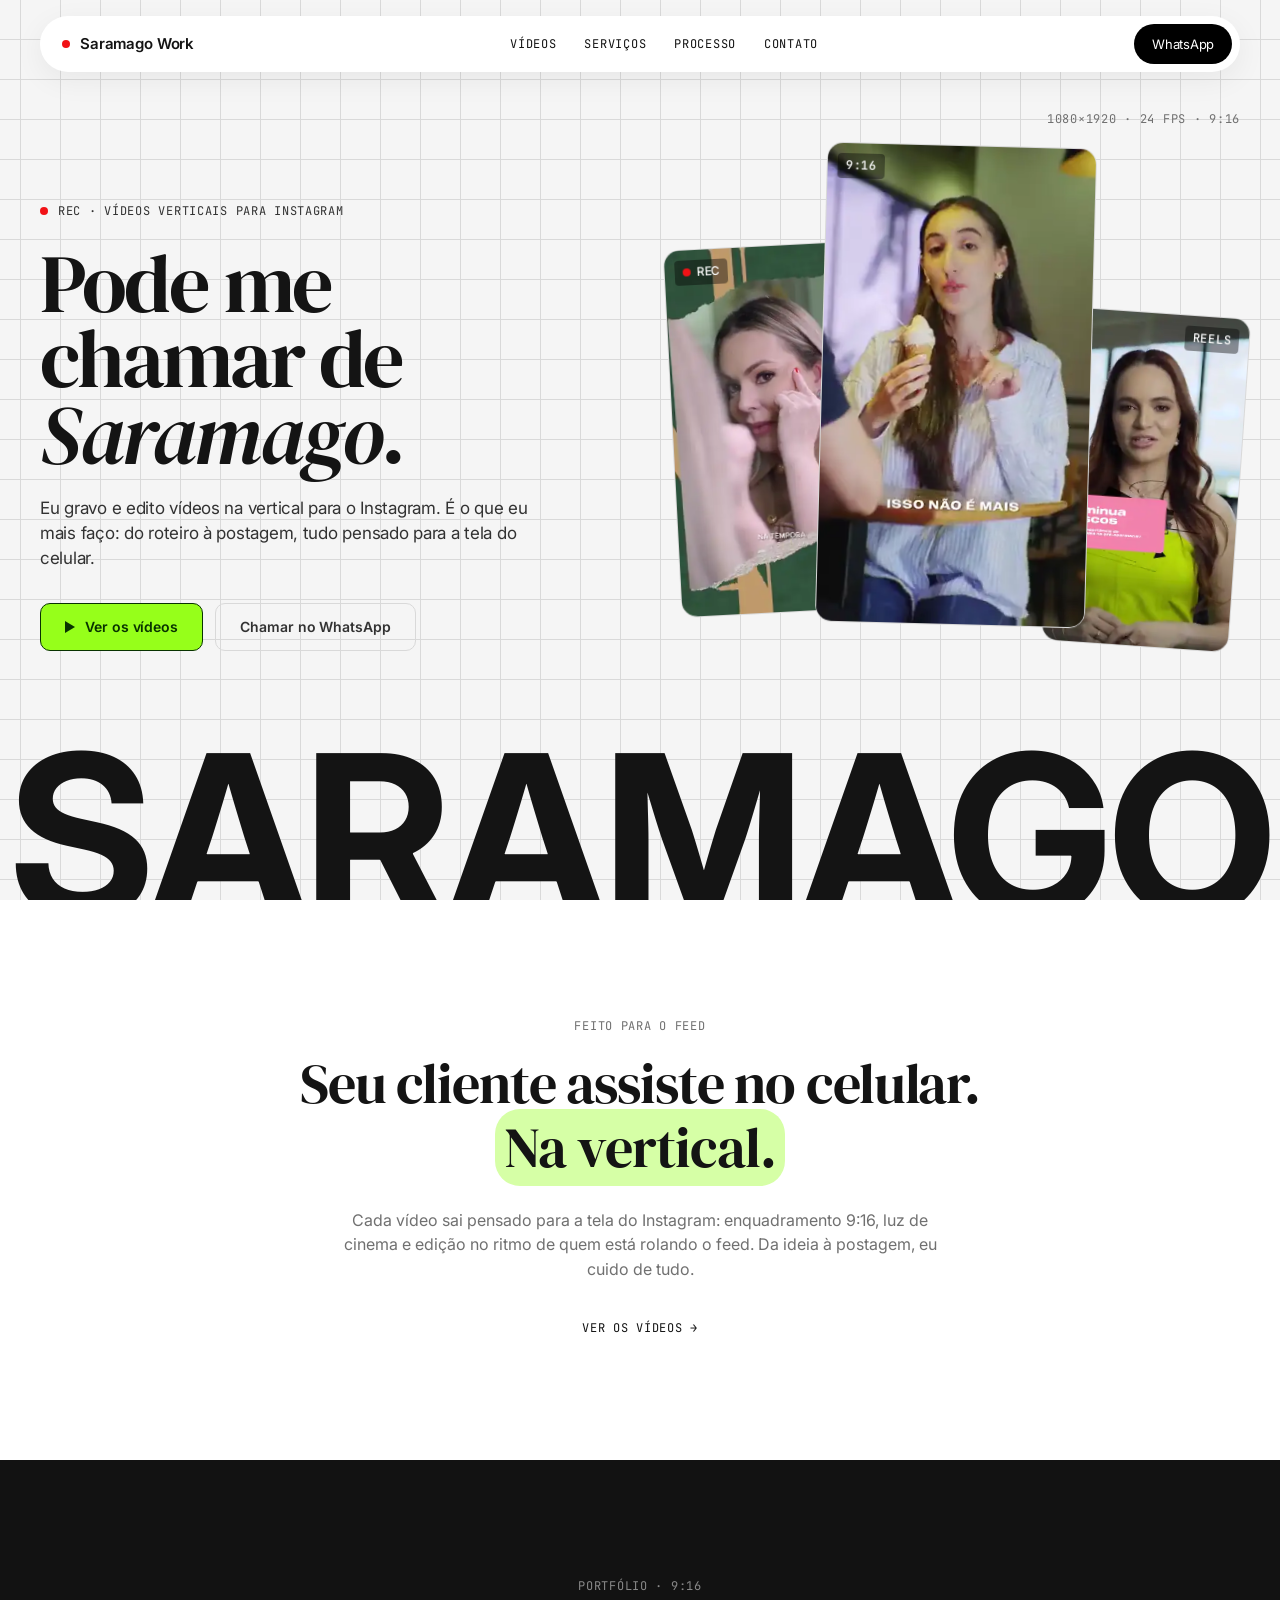
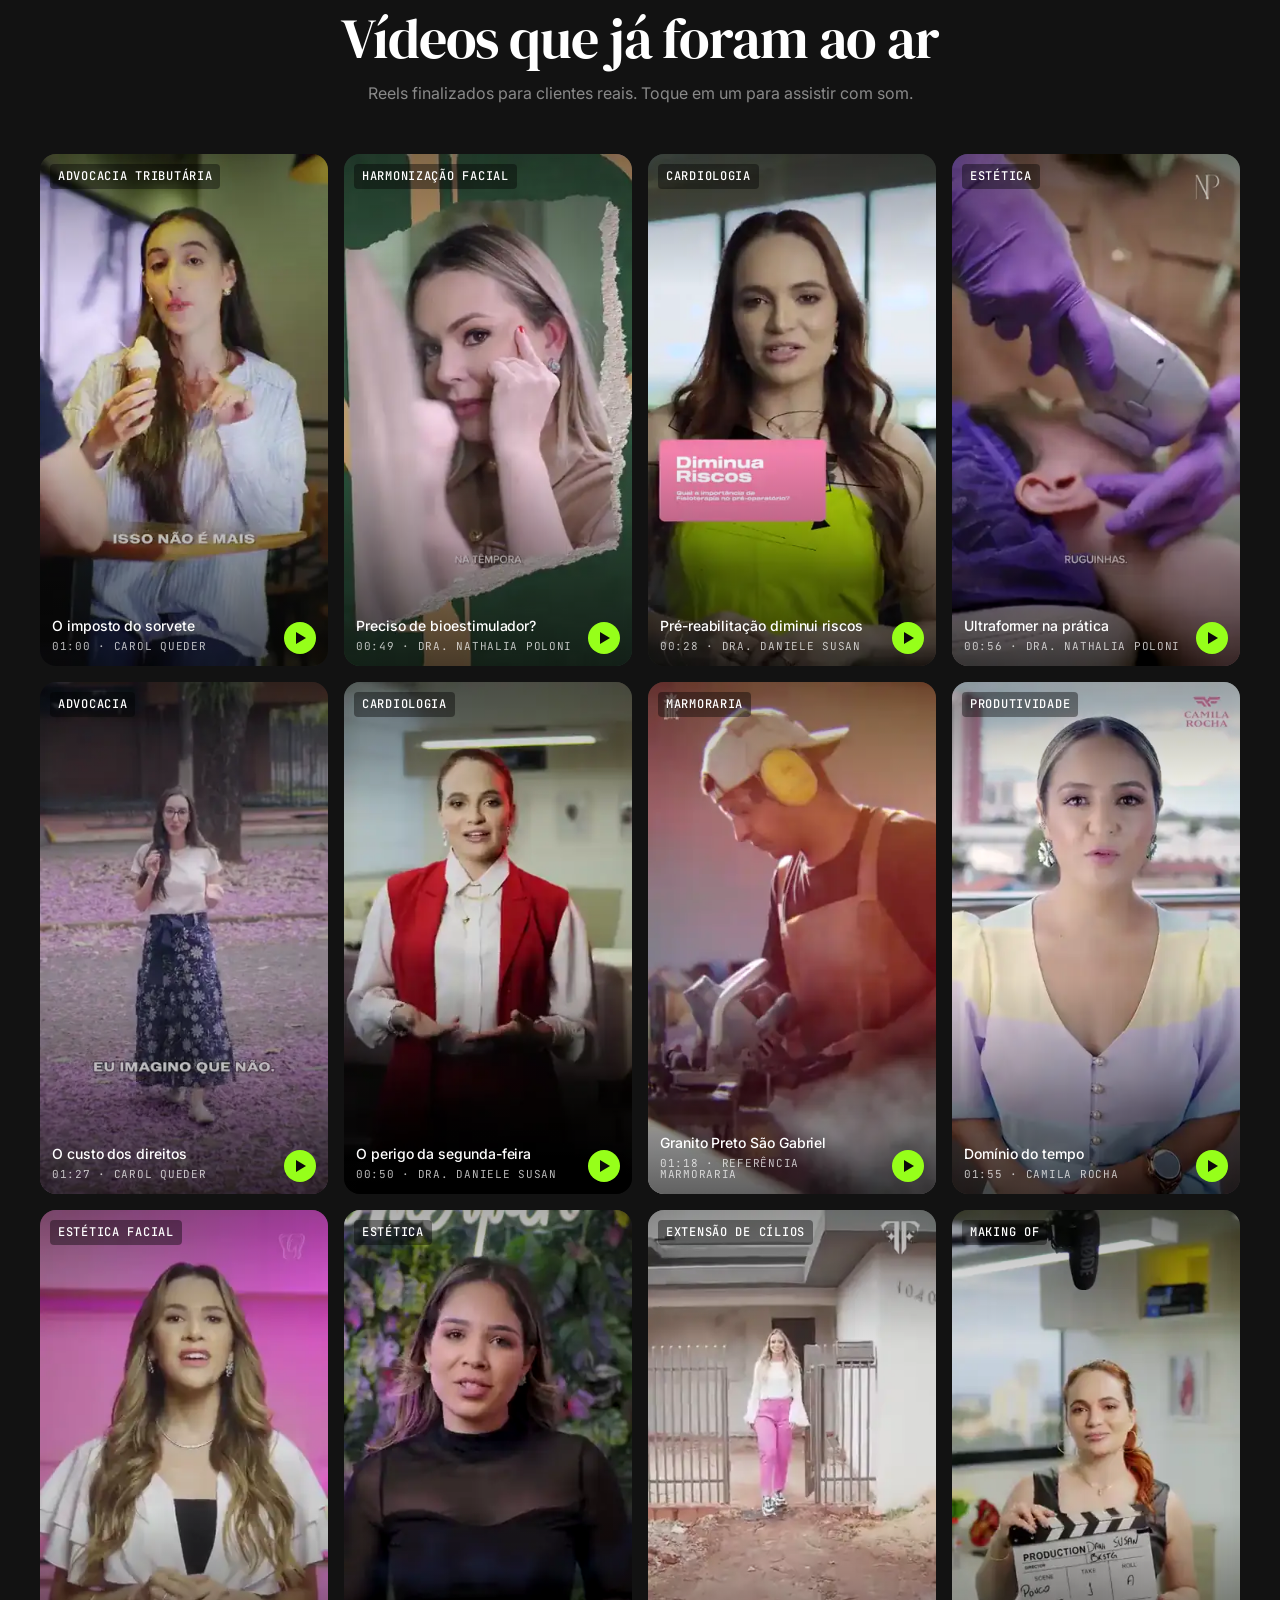
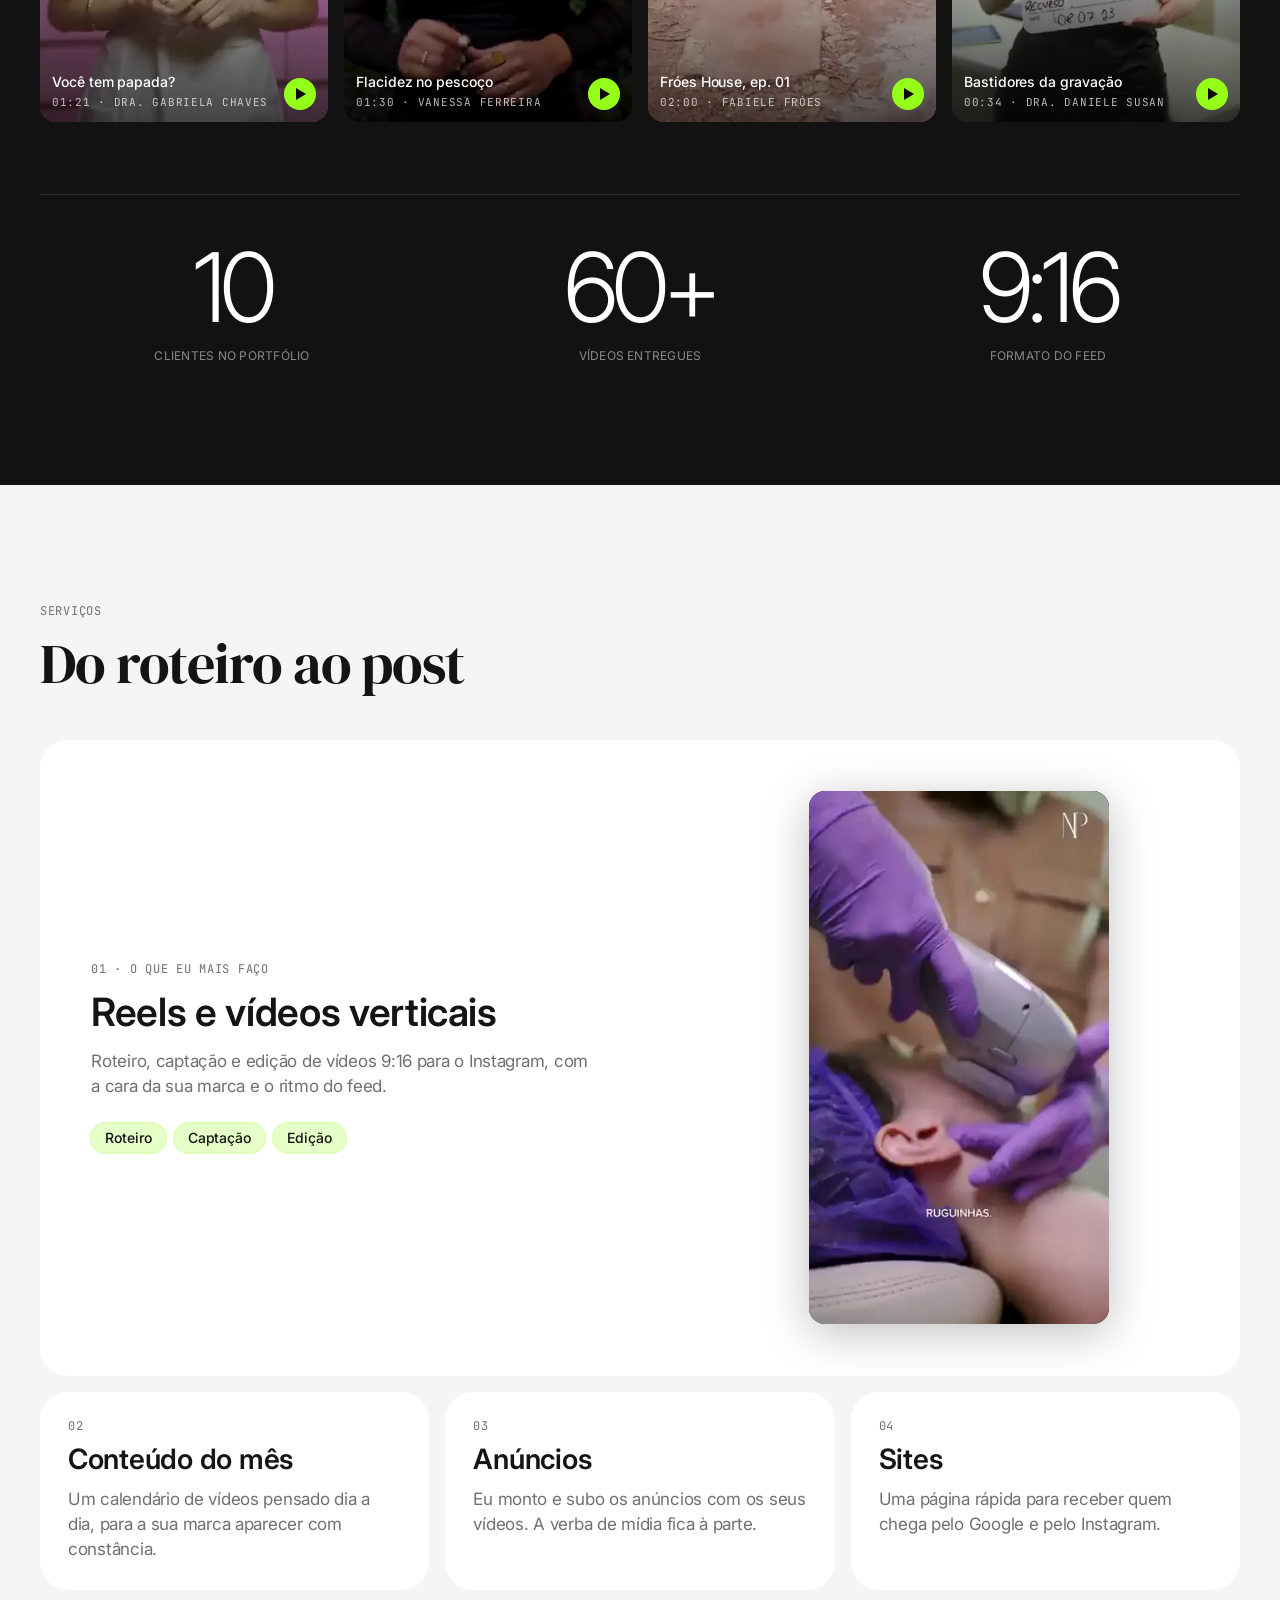
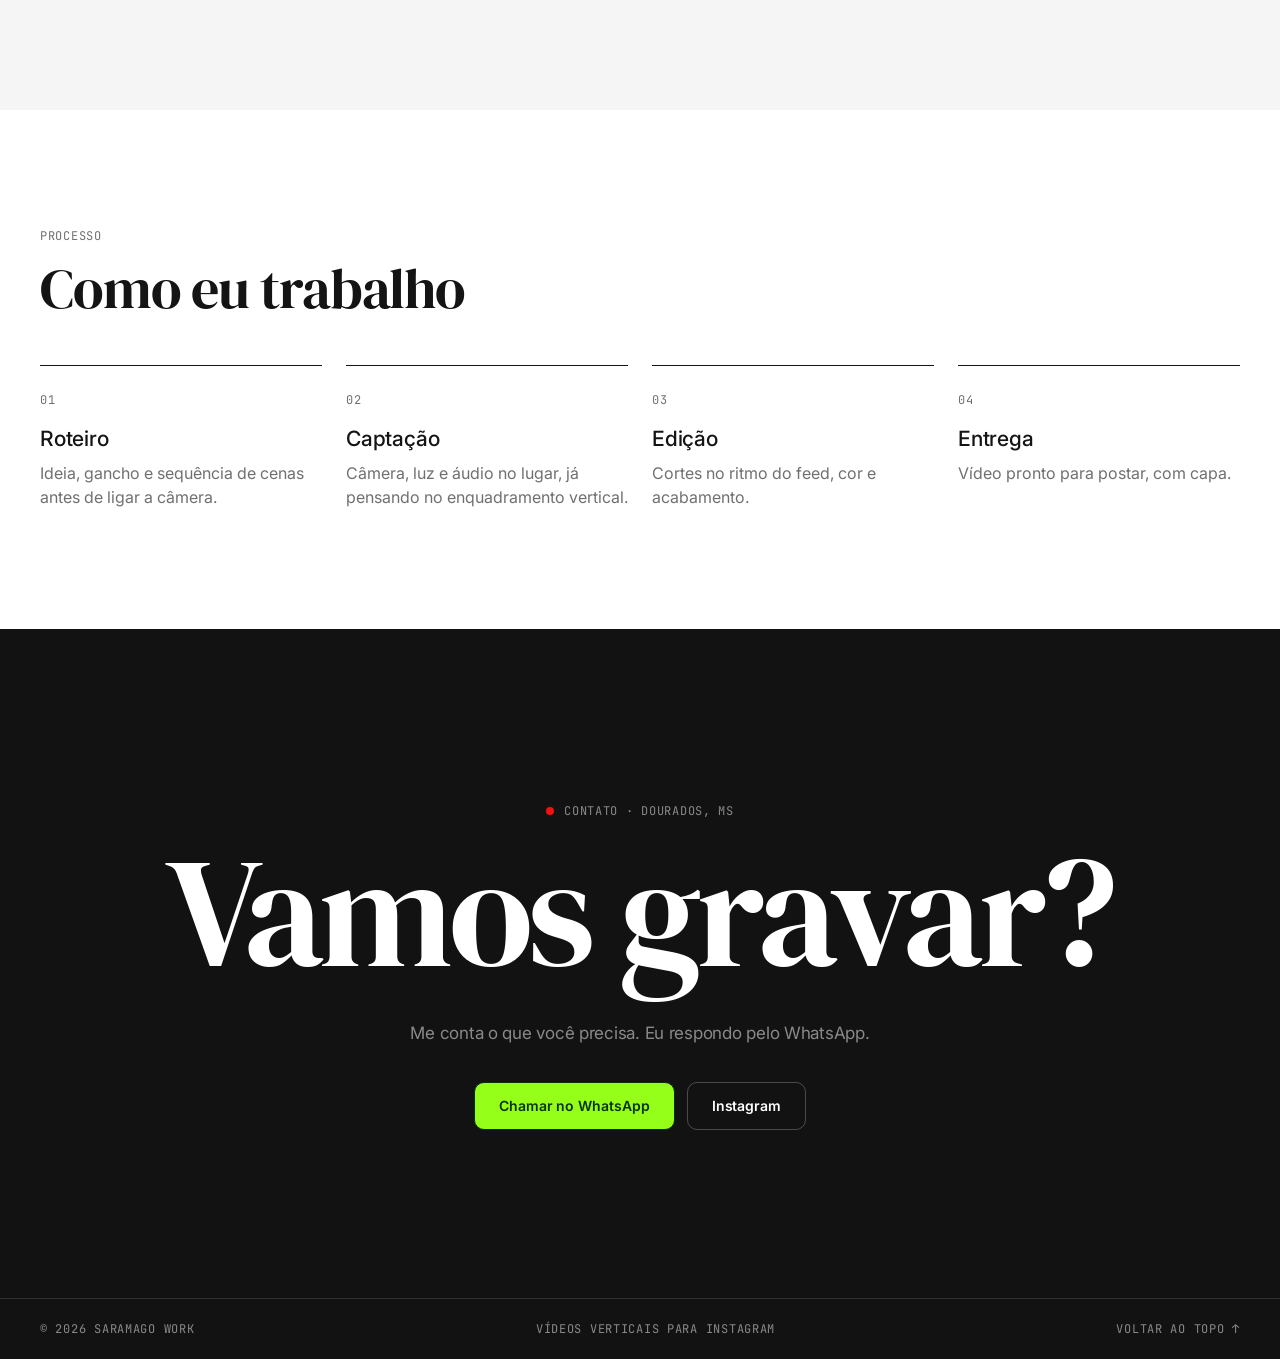
==== index.html @ effba7ca "Otimiza reels para 4G: re-encode x264 menor, capas webp e fallback da tela cheia Prévias -15% e comp" ====
<!doctype html>
<html lang="pt-BR">
<head>
<meta charset="utf-8">
<meta name="viewport" content="width=device-width, initial-scale=1">
<title>Saramago Work · Vídeos verticais para Instagram</title>
<meta name="description" content="Pode me chamar de Saramago. Eu gravo e edito vídeos na vertical para o Instagram, do roteiro à postagem. Dourados, MS.">
<meta name="theme-color" content="#f5f5f5">
<meta property="og:type" content="website">
<meta property="og:locale" content="pt_BR">
<meta property="og:title" content="Saramago Work · Vídeos verticais para Instagram">
<meta property="og:description" content="Eu gravo e edito vídeos na vertical para o Instagram, do roteiro à postagem.">
<meta property="og:url" content="https://saramagowork.github.io/">
<meta property="og:image" content="https://saramagowork.github.io/assets/og.jpg">
<link rel="icon" href="data:image/svg+xml,%3Csvg xmlns='http://www.w3.org/2000/svg' viewBox='0 0 64 64'%3E%3Crect width='64' height='64' rx='16' fill='%23121212'/%3E%3Ccircle cx='32' cy='32' r='11' fill='%23f11216'/%3E%3C/svg%3E">
<link rel="preconnect" href="https://fonts.googleapis.com">
<link rel="preconnect" href="https://fonts.gstatic.com" crossorigin>
<link rel="preload" as="style" href="https://fonts.googleapis.com/css2?family=DM+Serif+Display:ital@0;1&family=Inter:wght@300..700&family=JetBrains+Mono:wght@400..500&display=swap">
<link rel="stylesheet" href="https://fonts.googleapis.com/css2?family=DM+Serif+Display:ital@0;1&family=Inter:wght@300..700&family=JetBrains+Mono:wght@400..500&display=swap" media="print" onload="this.media='all'">
<noscript><link rel="stylesheet" href="https://fonts.googleapis.com/css2?family=DM+Serif+Display:ital@0;1&family=Inter:wght@300..700&family=JetBrains+Mono:wght@400..500&display=swap"></noscript>
<link rel="preload" as="image" href="assets/videos/reel-01.webp" fetchpriority="high">
<style>
/* ==========================================================================
   Saramago Work
   Sistema visual montado com o código das referências marcadas com
   SARAMAGO WORK no Notion (Refero Styles): Flim, VEED, Photographer,
   Structured, Squarespace, Apple (España), Sigmaphoto, Hims App e Tedy.
   O comentário de cada token e componente indica de onde ele veio.
   ========================================================================== */

:root {
  /* Cores */
  --color-ink: #141414;          /* Flim · Ink */
  --color-canvas: #f5f5f5;       /* Flim · Canvas */
  --color-hairline: #d9d9d9;     /* Flim · Hairline */
  --color-paper: #ffffff;        /* Flim · Paper */
  --color-onyx: #121212;         /* VEED · Onyx */
  --color-carbon: #0c0a09;       /* VEED · Carbon */
  --color-charcoal: #323232;     /* VEED · Charcoal */
  --color-fog: #e6e6e7;          /* VEED · Fog */
  --color-lime-spark: #96ff1a;   /* VEED · Lime Spark */
  --color-forest-ink: #083300;   /* VEED · Forest Ink */
  --color-spring-wash: #d6ffa6;  /* VEED · Spring Wash */
  --color-mint-mist: #e6ffc8;    /* VEED · Mint Mist */
  --color-signal-red: #f11216;   /* Photographer · Signal Red */
  --color-ash-gray: #707070;     /* Sigmaphoto · Ash Gray */
  --color-ash: #898989;          /* Squarespace · Ash */
  --color-obsidian: #000000;     /* Squarespace · Obsidian / Structured · Ink */

  /* Tipografia: substitutos gratuitos indicados nas próprias referências */
  --font-sans: "Inter", ui-sans-serif, system-ui, -apple-system, "Segoe UI", Roboto, sans-serif;   /* Photographer, Sigmaphoto, Apple, VEED, Squarespace, Structured, Hims, Tedy */
  --font-serif: "DM Serif Display", ui-serif, Georgia, "Times New Roman", serif;                    /* VEED · substituto do PPEditorialNew */
  --font-mono: "JetBrains Mono", ui-monospace, SFMono-Regular, Menlo, Consolas, monospace;           /* Flim · substituto do PP Neue Montreal Mono */

  --text-caption: 12px;          /* Flim · caption */
  --tracking-caption: 0.72px;    /* Flim · 0.06em */
  --text-body-sm: 16px;          /* VEED · body */
  --text-body: 17px;             /* Apple · body */
  --leading-body: 1.47;          /* Apple · body */
  --tracking-body: -0.272px;     /* Apple · body */
  --text-subheading: 21px;       /* Apple · subheading */
  --text-heading-sm: 28px;       /* Apple · heading-sm */
  --text-heading: clamp(40px, 4.8vw, 56px);   /* VEED · heading 44px → Tedy · heading 56px */
  --text-display: clamp(48px, 6.4vw, 88px);   /* Sigmaphoto · display 88px */
  --text-wordmark: 17.6vw;       /* Photographer · display (até 320px) */

  /* Formas */
  --radius-card: 16px;           /* Flim · images / VEED · cards */
  --radius-feature: 28px;        /* Apple · cards */
  --radius-button: 10px;         /* VEED · buttons */
  --radius-chip: 4px;            /* VEED · Category Tag Chip */
  --radius-badge: 32px;          /* Tedy · badges */
  --radius-pill: 28.8px;         /* Structured · buttons */
  --radius-nav: 52px;            /* Hims · nav */

  /* Layout */
  --page-max-width: 1200px;      /* VEED · Tedy · Hims · Squarespace */
  --gutter: clamp(16px, 4vw, 40px);
  --section-pad: clamp(72px, 10vw, 120px);    /* Squarespace · Apple · section gap 80–120px */
  --grid-size: 40px;             /* Flim · Grid Background Pattern */

  /* Sombras */
  --shadow-nav: rgba(0, 0, 0, 0.06) 0px 8px 30px 0px;     /* Hims · nav */
  --shadow-phone: rgba(0, 0, 0, 0.25) 0px 9px 46px 0px;   /* Hims · phone mockup */
}

*, *::before, *::after { box-sizing: border-box; }
html { -webkit-text-size-adjust: 100%; scroll-behavior: smooth; }
body {
  margin: 0;
  background: var(--color-canvas);
  color: var(--color-ink);
  font-family: var(--font-sans);
  font-size: var(--text-body);
  line-height: var(--leading-body);
  letter-spacing: var(--tracking-body);
  -webkit-font-smoothing: antialiased;
}
img, video { display: block; max-width: 100%; }
[hidden] { display: none !important; }
a { color: inherit; }
h1, h2, h3, p, figure { margin: 0; }
[id] { scroll-margin-top: 96px; }
:focus-visible { outline: 2px solid var(--color-ink); outline-offset: 3px; }
.band-dark :focus-visible, .lightbox :focus-visible { outline-color: var(--color-lime-spark); }

.wrap {
  width: 100%;
  max-width: calc(var(--page-max-width) + var(--gutter) * 2);
  margin-inline: auto;
  padding-inline: var(--gutter);
}
.skip-link {
  position: absolute; left: 16px; top: -100px; z-index: 200;
  padding: 10px 16px;
  background: var(--color-ink); color: var(--color-paper);
  border-radius: var(--radius-button);
}
.skip-link:focus { top: 16px; }

/* Flim · Eyebrow Label / Ghost Navigation Link: mono, caixa alta, 0.06em */
.mono {
  font-family: var(--font-mono);
  font-size: var(--text-caption);
  line-height: 1;
  letter-spacing: var(--tracking-caption);
  text-transform: uppercase;
}
.eyebrow { display: inline-flex; align-items: center; gap: 10px; color: var(--color-charcoal); }
.band-dark .eyebrow { color: var(--color-ash); }

/* Photographer · Signal Red como luz de gravação */
.rec-dot { flex: none; width: 8px; height: 8px; border-radius: 50%; background: var(--color-signal-red); }
.rec-dot--live { animation: rec 1.6s steps(1, end) infinite; }
@keyframes rec { 50% { opacity: 0.2; } }

/* VEED · Hero CTA Pair (Lime + Ghost) */
.btn {
  display: inline-flex; align-items: center; justify-content: center; gap: 10px;
  min-height: 48px;
  padding: 14px 24px;
  border: 1px solid transparent;
  border-radius: var(--radius-button);
  font-family: var(--font-sans);
  font-size: 14px;
  font-weight: 600;
  line-height: 1;
  letter-spacing: -0.07px;
  text-decoration: none;
  cursor: pointer;
  transition: background-color 0.2s ease;
}
.btn svg { width: 10px; height: 12px; }
.btn--lime { background: var(--color-lime-spark); border-color: var(--color-forest-ink); color: var(--color-forest-ink); }
.btn--lime:hover { background: var(--color-spring-wash); }
.btn--ghost { border-color: var(--color-hairline); color: var(--color-charcoal); }
.btn--ghost:hover { background: var(--color-paper); }
.band-dark .btn--ghost { border-color: rgba(255, 255, 255, 0.24); color: var(--color-paper); }
.band-dark .btn--ghost:hover { background: rgba(255, 255, 255, 0.08); }

/* Hims · Floating Nav Bar */
.nav {
  position: fixed; top: 16px; left: 50%; z-index: 50;
  transform: translateX(-50%);
  width: min(calc(100% - var(--gutter) * 2), var(--page-max-width));
  display: flex; align-items: center; justify-content: space-between; gap: 16px;
  padding: 8px 8px 8px 22px;
  background: var(--color-paper);
  border-radius: var(--radius-nav);
  box-shadow: var(--shadow-nav);
}
.nav__brand {
  display: inline-flex; align-items: center; gap: 10px;
  font-size: 15px; font-weight: 600; letter-spacing: -0.15px;
  text-decoration: none; white-space: nowrap;
}
.nav__links { display: flex; gap: 28px; margin: 0; padding: 0; list-style: none; }
.nav__links a { display: block; padding: 6px 0; text-decoration: none; }
.nav__links a:hover { text-decoration: underline; text-underline-offset: 5px; }

/* Structured · Pill Action Button */
.btn-pill {
  display: inline-flex; align-items: center;
  min-height: 40px;
  padding: 9px 18px;
  background: var(--color-obsidian); color: var(--color-paper);
  border-radius: var(--radius-pill);
  font-size: 13px; line-height: 1;
  text-decoration: none; white-space: nowrap;
}
.btn-pill:hover { background: var(--color-charcoal); }

/* ---------- Hero ---------- */

/* Flim · Canvas + Grid Background Pattern */
.hero {
  position: relative;
  overflow: hidden;
  background-color: var(--color-canvas);
  background-image:
    linear-gradient(var(--color-hairline) 1px, transparent 1px),
    linear-gradient(90deg, var(--color-hairline) 1px, transparent 1px);
  background-size: var(--grid-size) var(--grid-size);
  background-position: center -1px;
}
.hero__inner {
  position: relative; z-index: 2;
  display: grid;
  grid-template-columns: minmax(0, 1fr) minmax(0, 1fr);
  align-items: center;
  gap: clamp(32px, 5vw, 72px);
  min-height: 100svh;
  padding-top: 128px;
  padding-bottom: calc(var(--text-wordmark) * 0.8);
}
/* VEED · Hero Headline Block (serif editorial, tracking negativo) */
.hero__title {
  margin: 24px 0;
  font-family: var(--font-serif);
  font-weight: 400;
  font-size: var(--text-display);
  line-height: 0.92;
  letter-spacing: -0.03em;
}
.hero__title em { font-style: italic; }
.hero__lead { max-width: 30em; margin-bottom: 32px; color: var(--color-charcoal); }
.hero__actions { display: flex; flex-wrap: wrap; gap: 12px; }

/* Flim · Image Thumbnail Card, espalhados como polaroids na mesa */
.hero__reels { position: relative; height: clamp(420px, 62vh, 620px); }
.reel {
  --x: 0px; --y: 0px; --r: 0deg;
  position: absolute;
  aspect-ratio: 9 / 16;
  overflow: hidden;
  background: var(--color-onyx);
  border: 1px solid var(--color-hairline);
  border-radius: var(--radius-card);
  transform: translate(var(--x), var(--y)) rotate(var(--r));
  animation: rise 0.9s cubic-bezier(0.2, 0.7, 0.2, 1) both;
}
.reel video { width: 100%; height: 100%; object-fit: cover; }
.reel:nth-child(1) { --r: -3deg; height: 66%; left: 0; top: 18%; animation-delay: 0.08s; }
.reel:nth-child(2) { --x: -50%; --r: 1.5deg; height: 86%; left: 50%; top: 0; z-index: 1; }
.reel:nth-child(3) { --r: 4deg; height: 60%; right: 0; top: 30%; animation-delay: 0.16s; }
.reel:nth-child(3) .chip { left: auto; right: 10px; }
@keyframes rise { from { opacity: 0; transform: translate(var(--x), calc(var(--y) + 32px)) rotate(var(--r)); } }
.hero__spec { position: absolute; top: -32px; right: 0; color: var(--color-ash-gray); }

/* VEED · Category Tag Chip */
.chip {
  position: absolute; top: 10px; left: 10px; z-index: 2;
  display: inline-flex; align-items: center; gap: 6px;
  padding: 4px 8px;
  border-radius: var(--radius-chip);
  background: rgba(0, 0, 0, 0.4);
  color: var(--color-paper);
  font-size: 12px; font-weight: 500; line-height: 1.4;
}

/* Photographer · Wordmark gigante / Structured · cortado nas bordas da tela */
.wordmark {
  position: absolute; left: 50%; bottom: 0; z-index: 1;
  transform: translate(-50%, 16%);
  font-size: var(--text-wordmark);
  font-weight: 700;
  line-height: 0.85;
  letter-spacing: -0.02em;
  color: var(--color-ink);
  white-space: nowrap;
  pointer-events: none;
  user-select: none;
}

/* ---------- Seções ---------- */

.section { padding-block: var(--section-pad); }
.section-label { display: block; margin-bottom: 20px; color: var(--color-ash-gray); }
.band-dark { background: var(--color-onyx); color: var(--color-paper); }
.band-dark .section-label { color: var(--color-ash); }
.section-head { max-width: 720px; margin-bottom: 48px; }

/* VEED · Dark Feature Section Header / Sigmaphoto · heading */
.h2 {
  font-family: var(--font-serif);
  font-weight: 400;
  font-size: var(--text-heading);
  line-height: 0.98;
  letter-spacing: -0.02em;
}

/* Sigmaphoto · Centered Editorial Text Block */
.intro { background: var(--color-paper); text-align: center; }
.intro .h2 { max-width: 720px; margin-inline: auto; line-height: 1.14; }
/* Flim · Highlighted Heading, com o Spring Wash do VEED */
.mark {
  padding: 0 0.16em;
  background: var(--color-spring-wash);
  border-radius: 25px;
  -webkit-box-decoration-break: clone;
  box-decoration-break: clone;
}
.intro__body {
  max-width: 600px;
  margin: 28px auto 32px;
  color: var(--color-ash-gray);
  font-size: var(--text-body-sm);
  line-height: 1.54;
  letter-spacing: 0;
}
/* Sigmaphoto · Text-Only Link CTA */
.text-link { display: inline-block; padding: 6px 0; text-decoration: none; }
.text-link:hover { text-decoration: underline; text-underline-offset: 5px; }

/* Vídeos */
.videos__head { max-width: 640px; margin: 0 auto 48px; text-align: center; }
.videos__sub { margin-top: 16px; color: var(--color-ash); font-size: var(--text-body-sm); letter-spacing: 0; }
.video-grid {
  display: grid;
  grid-template-columns: repeat(4, minmax(0, 1fr));
  gap: 16px;
  margin: 0; padding: 0;
  list-style: none;
}

/* VEED · Use Case Category Card + play verde de 32px */
.video-card {
  position: relative;
  display: block;
  width: 100%;
  aspect-ratio: 9 / 16;
  padding: 0;
  overflow: hidden;
  border: 0;
  border-radius: var(--radius-card);
  background: #1b1b1b;
  color: var(--color-paper);
  font: inherit;
  text-align: left;
  cursor: pointer;
}
.video-card video { width: 100%; height: 100%; object-fit: cover; transition: transform 0.6s cubic-bezier(0.2, 0.7, 0.2, 1); }
.video-card:hover video { transform: scale(1.04); }
.video-card::after {
  content: "";
  position: absolute; inset: 0; z-index: 1;
  background: linear-gradient(180deg, rgba(0, 0, 0, 0.32) 0%, rgba(0, 0, 0, 0) 26%, rgba(0, 0, 0, 0) 58%, rgba(0, 0, 0, 0.62) 100%);
  pointer-events: none;
}
.video-card__meta { position: absolute; left: 12px; right: 56px; bottom: 14px; z-index: 2; display: grid; gap: 6px; }
.video-card__title { font-size: 14px; font-weight: 500; line-height: 1.25; letter-spacing: -0.07px; }
.video-card__info { color: rgba(255, 255, 255, 0.72); font-size: 11px; }
.play {
  position: absolute; right: 12px; bottom: 12px; z-index: 2;
  display: grid; place-items: center;
  width: 32px; height: 32px;
  border-radius: 50%;
  background: var(--color-lime-spark);
  color: var(--color-carbon);
  transition: transform 0.2s ease;
}
.play svg { width: 10px; height: 12px; margin-left: 2px; }
.video-card:hover .play { transform: scale(1.12); }

/* Squarespace · Stat Display Block */
.stats {
  display: grid;
  grid-template-columns: repeat(3, minmax(0, 1fr));
  gap: 24px;
  margin: 72px 0 0; padding: 48px 0 0;
  border-top: 1px solid rgba(255, 255, 255, 0.12);
  list-style: none;
  text-align: center;
}
.stat__value { display: block; font-size: clamp(56px, 8vw, 96px); font-weight: 300; line-height: 0.93; letter-spacing: -0.06em; }
.stat__label { display: block; margin-top: 16px; color: var(--color-ash); font-size: 12px; line-height: 1.4; letter-spacing: 0.24px; text-transform: uppercase; }

/* Apple · Band Section + Feature Card */
.services { background: var(--color-canvas); }
.service-grid { display: grid; grid-template-columns: repeat(3, minmax(0, 1fr)); gap: 16px; }
.service {
  display: flex; flex-direction: column; gap: 12px;
  padding: 28px;
  background: var(--color-paper);
  border-radius: var(--radius-feature);
}
.service--featured {
  grid-column: 1 / -1;
  display: grid;
  grid-template-columns: minmax(0, 1.3fr) minmax(0, 1fr);
  align-items: center;
  gap: 40px;
  padding: clamp(28px, 4vw, 56px);
}
.service__num { color: var(--color-ash-gray); }
.service__title { font-size: var(--text-heading-sm); font-weight: 600; line-height: 1.14; letter-spacing: -0.252px; }
.service--featured .service__title { margin-top: 16px; font-size: clamp(32px, 3.6vw, 39px); line-height: 1.07; letter-spacing: -0.351px; }
.service__body { color: var(--color-ash-gray); }
.service--featured .service__body { max-width: 30em; margin-top: 16px; }
/* Tedy · Pill Badge */
.badges { display: flex; flex-wrap: wrap; gap: 8px; margin: 24px 0 0; padding: 0; list-style: none; }
.badge {
  padding: 8px 14px;
  background: var(--color-mint-mist);
  box-shadow: var(--color-spring-wash) 0 0 0 1px;
  border-radius: var(--radius-badge);
  font-size: 14px; font-weight: 500; line-height: 1; letter-spacing: -0.07px;
}
/* Hims · Phone Mockup (sombra) */
.service__media {
  justify-self: center;
  width: min(100%, 300px);
  aspect-ratio: 9 / 16;
  overflow: hidden;
  background: var(--color-onyx);
  border-radius: var(--radius-card);
  box-shadow: var(--shadow-phone);
}
.service__media video { width: 100%; height: 100%; object-fit: cover; }

/* Processo: linhas finas do Photographer, numeração mono do Flim */
.process { background: var(--color-paper); }
.steps { display: grid; grid-template-columns: repeat(4, minmax(0, 1fr)); gap: 24px; margin: 0; padding: 0; list-style: none; }
.step { padding-top: 20px; border-top: 1px solid var(--color-ink); }
.step__num { color: var(--color-ash-gray); }
.step__title { margin: 14px 0 8px; font-size: var(--text-subheading); font-weight: 500; line-height: 1.33; letter-spacing: -0.21px; }
.step__body { color: var(--color-ash-gray); font-size: var(--text-body-sm); line-height: 1.5; letter-spacing: 0; }

/* Structured · Ink Room + Sigmaphoto · display */
.contact { padding-block: clamp(96px, 14vw, 168px); text-align: center; }
.contact__title {
  margin: 24px 0 calc(24px + 0.12em);
  font-family: var(--font-serif);
  font-weight: 400;
  font-size: clamp(64px, 12vw, 160px);
  line-height: 0.86;
  letter-spacing: -0.03em;
}
.contact__body { max-width: 30em; margin: 0 auto 36px; color: var(--color-ash); }
.contact__actions { display: flex; flex-wrap: wrap; justify-content: center; gap: 12px; }
.footer { border-top: 1px solid rgba(255, 255, 255, 0.12); }
.footer__inner { display: flex; flex-wrap: wrap; justify-content: space-between; gap: 12px 24px; padding-block: 24px; color: var(--color-ash); }
.footer a { text-decoration: none; }
.footer a:hover { color: var(--color-paper); }

/* ---------- Tela cheia ---------- */

.lightbox {
  position: fixed; inset: 0; z-index: 100;
  display: grid; place-items: center;
  padding: 24px;
  background: rgba(12, 10, 9, 0.94);
}
.lightbox[hidden] { display: none; }
.lightbox__stage { position: relative; height: min(84svh, 880px, calc((100vw - 48px) * 16 / 9)); aspect-ratio: 9 / 16; }
.lightbox__video {
  width: 100%; height: 100%;
  object-fit: cover;
  background: var(--color-obsidian);
  border-radius: var(--radius-card);
  box-shadow: var(--shadow-phone);
}
.lightbox__caption { position: absolute; top: calc(100% + 14px); left: 0; right: 0; display: flex; justify-content: space-between; gap: 16px; color: var(--color-ash); }
/* VEED · setas do carrossel (círculo branco com borda Fog) */
.icon-btn {
  position: absolute;
  display: grid; place-items: center;
  width: 44px; height: 44px;
  padding: 0;
  background: var(--color-paper);
  color: var(--color-carbon);
  border: 1px solid var(--color-fog);
  border-radius: 50%;
  cursor: pointer;
}
.icon-btn svg { width: 16px; height: 16px; }
.lightbox__close { top: 16px; right: 16px; }
.lightbox__prev, .lightbox__next { top: 50%; transform: translateY(-50%); }
.lightbox__prev { left: 16px; }
.lightbox__next { right: 16px; }

/* ---------- Responsivo ---------- */

@media (max-width: 1024px) {
  .video-grid { grid-template-columns: repeat(3, minmax(0, 1fr)); }
}
@media (max-width: 900px) {
  .hero__inner { grid-template-columns: 1fr; min-height: 0; padding-top: 112px; }
  .hero__reels { height: min(112vw, 540px); }
  .hero__spec { display: none; }
  .service-grid, .service--featured { grid-template-columns: 1fr; }
  .steps { grid-template-columns: repeat(2, minmax(0, 1fr)); row-gap: 40px; }
}
@media (max-width: 760px) {
  .nav__links { display: none; }
}
@media (max-width: 640px) {
  .video-grid { grid-template-columns: repeat(2, minmax(0, 1fr)); gap: 12px; }
  .video-card__meta { left: 10px; right: 48px; bottom: 12px; }
  .play { right: 10px; bottom: 10px; }
  .stats { grid-template-columns: 1fr; gap: 40px; }
  .steps { grid-template-columns: 1fr; }
  .footer__inner { justify-content: center; text-align: center; }
}
@media (max-width: 480px) {
  .hero__actions .btn { flex: 1 1 100%; }
}
@media (prefers-reduced-motion: reduce) {
  html { scroll-behavior: auto; }
  .rec-dot--live, .reel { animation: none; }
  .video-card video, .play { transition: none; }
}
</style>
</head>
<body>
<a class="skip-link" href="#conteudo">Pular para o conteúdo</a>

<header class="nav">
  <a class="nav__brand" href="#topo"><span class="rec-dot" aria-hidden="true"></span>Saramago Work</a>
  <nav aria-label="Seções">
    <ul class="nav__links mono">
      <li><a href="#videos">Vídeos</a></li>
      <li><a href="#servicos">Serviços</a></li>
      <li><a href="#processo">Processo</a></li>
      <li><a href="#contato">Contato</a></li>
    </ul>
  </nav>
  <a class="btn-pill" href="https://wa.me/5567992129678" target="_blank" rel="noopener" data-whatsapp>WhatsApp</a>
</header>

<main id="conteudo">
  <section class="hero" id="topo" aria-labelledby="hero-title">
    <div class="wrap hero__inner">
      <div class="hero__copy">
        <p class="mono eyebrow"><span class="rec-dot rec-dot--live" aria-hidden="true"></span>Rec · Vídeos verticais para Instagram</p>
        <h1 class="hero__title" id="hero-title">Pode me chamar de <em>Saramago</em>.</h1>
        <p class="hero__lead">Eu gravo e edito vídeos na vertical para o Instagram. É o que eu mais faço: do roteiro à postagem, tudo pensado para a tela do celular.</p>
        <div class="hero__actions">
          <a class="btn btn--lime" href="#videos"><svg viewBox="0 0 10 12" aria-hidden="true"><path d="M0 0l10 6-10 6z" fill="currentColor"/></svg>Ver os vídeos</a>
          <a class="btn btn--ghost" href="https://wa.me/5567992129678" target="_blank" rel="noopener" data-whatsapp>Chamar no WhatsApp</a>
        </div>
      </div>

      <div class="hero__reels" aria-hidden="true">
        <figure class="reel">
          <video muted loop playsinline preload="none" poster="assets/videos/reel-02.webp" data-src="assets/videos/reel-02.mp4"></video>
          <span class="chip"><span class="rec-dot"></span>REC</span>
        </figure>
        <figure class="reel">
          <video muted loop playsinline preload="none" poster="assets/videos/reel-01.webp" data-src="assets/videos/reel-01.mp4"></video>
          <span class="chip mono">9:16</span>
        </figure>
        <figure class="reel">
          <video muted loop playsinline preload="none" poster="assets/videos/reel-03.webp" data-src="assets/videos/reel-03.mp4"></video>
          <span class="chip mono">Reels</span>
        </figure>
        <p class="hero__spec mono">1080×1920 · 24 fps · 9:16</p>
      </div>
    </div>
    <p class="wordmark" aria-hidden="true">SARAMAGO</p>
  </section>

  <section class="section intro" aria-labelledby="intro-title">
    <div class="wrap">
      <p class="section-label mono">Feito para o feed</p>
      <h2 class="h2" id="intro-title">Seu cliente assiste no celular. <span class="mark">Na vertical.</span></h2>
      <p class="intro__body">Cada vídeo sai pensado para a tela do Instagram: enquadramento 9:16, luz de cinema e edição no ritmo de quem está rolando o feed. Da ideia à postagem, eu cuido de tudo.</p>
      <a class="text-link mono" href="#videos">Ver os vídeos →</a>
    </div>
  </section>

  <section class="section band-dark" id="videos" aria-labelledby="videos-title">
    <div class="wrap">
      <header class="videos__head">
        <p class="section-label mono">Portfólio · 9:16</p>
        <h2 class="h2" id="videos-title">Vídeos que já foram ao ar</h2>
        <p class="videos__sub">Reels finalizados para clientes reais. Toque em um para assistir com som.</p>
      </header>

      <ul class="video-grid">
        <li>
          <button class="video-card" type="button" aria-label="Assistir em tela cheia: O imposto do sorvete · Carol Queder">
            <video muted loop playsinline preload="none" poster="assets/videos/reel-01.webp" data-src="assets/videos/reel-01.mp4" data-full="assets/videos/reel-01-full.mp4"></video>
            <span class="chip mono">Advocacia tributária</span>
            <span class="video-card__meta"><span class="video-card__title">O imposto do sorvete</span><span class="video-card__info mono">01:00 · Carol Queder</span></span>
            <span class="play" aria-hidden="true"><svg viewBox="0 0 10 12"><path d="M0 0l10 6-10 6z" fill="currentColor"/></svg></span>
          </button>
        </li>
        <li>
          <button class="video-card" type="button" aria-label="Assistir em tela cheia: Preciso de bioestimulador? · Dra. Nathalia Poloni">
            <video muted loop playsinline preload="none" poster="assets/videos/reel-02.webp" data-src="assets/videos/reel-02.mp4" data-full="assets/videos/reel-02-full.mp4"></video>
            <span class="chip mono">Harmonização facial</span>
            <span class="video-card__meta"><span class="video-card__title">Preciso de bioestimulador?</span><span class="video-card__info mono">00:49 · Dra. Nathalia Poloni</span></span>
            <span class="play" aria-hidden="true"><svg viewBox="0 0 10 12"><path d="M0 0l10 6-10 6z" fill="currentColor"/></svg></span>
          </button>
        </li>
        <li>
          <button class="video-card" type="button" aria-label="Assistir em tela cheia: Pré-reabilitação diminui riscos · Dra. Daniele Susan">
            <video muted loop playsinline preload="none" poster="assets/videos/reel-03.webp" data-src="assets/videos/reel-03.mp4" data-full="assets/videos/reel-03-full.mp4"></video>
            <span class="chip mono">Cardiologia</span>
            <span class="video-card__meta"><span class="video-card__title">Pré-reabilitação diminui riscos</span><span class="video-card__info mono">00:28 · Dra. Daniele Susan</span></span>
            <span class="play" aria-hidden="true"><svg viewBox="0 0 10 12"><path d="M0 0l10 6-10 6z" fill="currentColor"/></svg></span>
          </button>
        </li>
        <li>
          <button class="video-card" type="button" aria-label="Assistir em tela cheia: Ultraformer na prática · Dra. Nathalia Poloni">
            <video muted loop playsinline preload="none" poster="assets/videos/reel-04.webp" data-src="assets/videos/reel-04.mp4" data-full="assets/videos/reel-04-full.mp4"></video>
            <span class="chip mono">Estética</span>
            <span class="video-card__meta"><span class="video-card__title">Ultraformer na prática</span><span class="video-card__info mono">00:56 · Dra. Nathalia Poloni</span></span>
            <span class="play" aria-hidden="true"><svg viewBox="0 0 10 12"><path d="M0 0l10 6-10 6z" fill="currentColor"/></svg></span>
          </button>
        </li>
        <li>
          <button class="video-card" type="button" aria-label="Assistir em tela cheia: O custo dos direitos · Carol Queder">
            <video muted loop playsinline preload="none" poster="assets/videos/reel-05.webp" data-src="assets/videos/reel-05.mp4" data-full="assets/videos/reel-05-full.mp4"></video>
            <span class="chip mono">Advocacia</span>
            <span class="video-card__meta"><span class="video-card__title">O custo dos direitos</span><span class="video-card__info mono">01:27 · Carol Queder</span></span>
            <span class="play" aria-hidden="true"><svg viewBox="0 0 10 12"><path d="M0 0l10 6-10 6z" fill="currentColor"/></svg></span>
          </button>
        </li>
        <li>
          <button class="video-card" type="button" aria-label="Assistir em tela cheia: O perigo da segunda-feira · Dra. Daniele Susan">
            <video muted loop playsinline preload="none" poster="assets/videos/reel-06.webp" data-src="assets/videos/reel-06.mp4" data-full="assets/videos/reel-06-full.mp4"></video>
            <span class="chip mono">Cardiologia</span>
            <span class="video-card__meta"><span class="video-card__title">O perigo da segunda-feira</span><span class="video-card__info mono">00:50 · Dra. Daniele Susan</span></span>
            <span class="play" aria-hidden="true"><svg viewBox="0 0 10 12"><path d="M0 0l10 6-10 6z" fill="currentColor"/></svg></span>
          </button>
        </li>
        <li>
          <button class="video-card" type="button" aria-label="Assistir em tela cheia: Granito Preto São Gabriel · Referência Marmoraria">
            <video muted loop playsinline preload="none" poster="assets/videos/reel-07.webp" data-src="assets/videos/reel-07.mp4" data-full="assets/videos/reel-07-full.mp4"></video>
            <span class="chip mono">Marmoraria</span>
            <span class="video-card__meta"><span class="video-card__title">Granito Preto São Gabriel</span><span class="video-card__info mono">01:18 · Referência Marmoraria</span></span>
            <span class="play" aria-hidden="true"><svg viewBox="0 0 10 12"><path d="M0 0l10 6-10 6z" fill="currentColor"/></svg></span>
          </button>
        </li>
        <li>
          <button class="video-card" type="button" aria-label="Assistir em tela cheia: Domínio do tempo · Camila Rocha">
            <video muted loop playsinline preload="none" poster="assets/videos/reel-08.webp" data-src="assets/videos/reel-08.mp4" data-full="assets/videos/reel-08-full.mp4"></video>
            <span class="chip mono">Produtividade</span>
            <span class="video-card__meta"><span class="video-card__title">Domínio do tempo</span><span class="video-card__info mono">01:55 · Camila Rocha</span></span>
            <span class="play" aria-hidden="true"><svg viewBox="0 0 10 12"><path d="M0 0l10 6-10 6z" fill="currentColor"/></svg></span>
          </button>
        </li>
        <li>
          <button class="video-card" type="button" aria-label="Assistir em tela cheia: Você tem papada? · Dra. Gabriela Chaves">
            <video muted loop playsinline preload="none" poster="assets/videos/reel-09.webp" data-src="assets/videos/reel-09.mp4" data-full="assets/videos/reel-09-full.mp4"></video>
            <span class="chip mono">Estética facial</span>
            <span class="video-card__meta"><span class="video-card__title">Você tem papada?</span><span class="video-card__info mono">01:21 · Dra. Gabriela Chaves</span></span>
            <span class="play" aria-hidden="true"><svg viewBox="0 0 10 12"><path d="M0 0l10 6-10 6z" fill="currentColor"/></svg></span>
          </button>
        </li>
        <li>
          <button class="video-card" type="button" aria-label="Assistir em tela cheia: Flacidez no pescoço · Vanessa Ferreira">
            <video muted loop playsinline preload="none" poster="assets/videos/reel-10.webp" data-src="assets/videos/reel-10.mp4" data-full="assets/videos/reel-10-full.mp4"></video>
            <span class="chip mono">Estética</span>
            <span class="video-card__meta"><span class="video-card__title">Flacidez no pescoço</span><span class="video-card__info mono">01:30 · Vanessa Ferreira</span></span>
            <span class="play" aria-hidden="true"><svg viewBox="0 0 10 12"><path d="M0 0l10 6-10 6z" fill="currentColor"/></svg></span>
          </button>
        </li>
        <li>
          <button class="video-card" type="button" aria-label="Assistir em tela cheia: Fróes House, ep. 01 · Fabiele Fróes">
            <video muted loop playsinline preload="none" poster="assets/videos/reel-11.webp" data-src="assets/videos/reel-11.mp4" data-full="assets/videos/reel-11-full.mp4"></video>
            <span class="chip mono">Extensão de cílios</span>
            <span class="video-card__meta"><span class="video-card__title">Fróes House, ep. 01</span><span class="video-card__info mono">02:00 · Fabiele Fróes</span></span>
            <span class="play" aria-hidden="true"><svg viewBox="0 0 10 12"><path d="M0 0l10 6-10 6z" fill="currentColor"/></svg></span>
          </button>
        </li>
        <li>
          <button class="video-card" type="button" aria-label="Assistir em tela cheia: Bastidores da gravação · Dra. Daniele Susan">
            <video muted loop playsinline preload="none" poster="assets/videos/reel-12.webp" data-src="assets/videos/reel-12.mp4" data-full="assets/videos/reel-12-full.mp4"></video>
            <span class="chip mono">Making of</span>
            <span class="video-card__meta"><span class="video-card__title">Bastidores da gravação</span><span class="video-card__info mono">00:34 · Dra. Daniele Susan</span></span>
            <span class="play" aria-hidden="true"><svg viewBox="0 0 10 12"><path d="M0 0l10 6-10 6z" fill="currentColor"/></svg></span>
          </button>
        </li>
      </ul>

      <ul class="stats">
        <li><span class="stat__value">10</span><span class="stat__label">Clientes no portfólio</span></li>
        <li><span class="stat__value">60+</span><span class="stat__label">Vídeos entregues</span></li>
        <li><span class="stat__value">9:16</span><span class="stat__label">Formato do feed</span></li>
      </ul>
    </div>
  </section>

  <section class="section services" id="servicos" aria-labelledby="servicos-title">
    <div class="wrap">
      <header class="section-head">
        <p class="section-label mono">Serviços</p>
        <h2 class="h2" id="servicos-title">Do roteiro ao post</h2>
      </header>

      <div class="service-grid">
        <article class="service service--featured">
          <div>
            <p class="service__num mono">01 · O que eu mais faço</p>
            <h3 class="service__title">Reels e vídeos verticais</h3>
            <p class="service__body">Roteiro, captação e edição de vídeos 9:16 para o Instagram, com a cara da sua marca e o ritmo do feed.</p>
            <ul class="badges">
              <li class="badge">Roteiro</li>
              <li class="badge">Captação</li>
              <li class="badge">Edição</li>
            </ul>
          </div>
          <div class="service__media">
            <video muted loop playsinline preload="none" poster="assets/videos/reel-04.webp" data-src="assets/videos/reel-04.mp4" aria-hidden="true"></video>
          </div>
        </article>
        <article class="service">
          <p class="service__num mono">02</p>
          <h3 class="service__title">Conteúdo do mês</h3>
          <p class="service__body">Um calendário de vídeos pensado dia a dia, para a sua marca aparecer com constância.</p>
        </article>
        <article class="service">
          <p class="service__num mono">03</p>
          <h3 class="service__title">Anúncios</h3>
          <p class="service__body">Eu monto e subo os anúncios com os seus vídeos. A verba de mídia fica à parte.</p>
        </article>
        <article class="service">
          <p class="service__num mono">04</p>
          <h3 class="service__title">Sites</h3>
          <p class="service__body">Uma página rápida para receber quem chega pelo Google e pelo Instagram.</p>
        </article>
      </div>
    </div>
  </section>

  <section class="section process" id="processo" aria-labelledby="processo-title">
    <div class="wrap">
      <header class="section-head">
        <p class="section-label mono">Processo</p>
        <h2 class="h2" id="processo-title">Como eu trabalho</h2>
      </header>
      <ol class="steps">
        <li class="step">
          <span class="step__num mono">01</span>
          <h3 class="step__title">Roteiro</h3>
          <p class="step__body">Ideia, gancho e sequência de cenas antes de ligar a câmera.</p>
        </li>
        <li class="step">
          <span class="step__num mono">02</span>
          <h3 class="step__title">Captação</h3>
          <p class="step__body">Câmera, luz e áudio no lugar, já pensando no enquadramento vertical.</p>
        </li>
        <li class="step">
          <span class="step__num mono">03</span>
          <h3 class="step__title">Edição</h3>
          <p class="step__body">Cortes no ritmo do feed, cor e acabamento.</p>
        </li>
        <li class="step">
          <span class="step__num mono">04</span>
          <h3 class="step__title">Entrega</h3>
          <p class="step__body">Vídeo pronto para postar, com capa.</p>
        </li>
      </ol>
    </div>
  </section>

  <section class="band-dark" id="contato" aria-labelledby="contato-title">
    <div class="wrap contact">
      <p class="mono eyebrow"><span class="rec-dot" aria-hidden="true"></span>Contato · Dourados, MS</p>
      <h2 class="contact__title" id="contato-title">Vamos gravar?</h2>
      <p class="contact__body">Me conta o que você precisa. Eu respondo pelo WhatsApp.</p>
      <div class="contact__actions">
        <a class="btn btn--lime" href="https://wa.me/5567992129678" target="_blank" rel="noopener" data-whatsapp>Chamar no WhatsApp</a>
        <a class="btn btn--ghost" href="#" target="_blank" rel="noopener" data-instagram hidden>Instagram</a>
      </div>
    </div>
  </section>
</main>

<footer class="footer band-dark">
  <div class="wrap footer__inner mono">
    <span>© <span data-year>2026</span> Saramago Work</span>
    <span>Vídeos verticais para Instagram</span>
    <a href="#topo">Voltar ao topo ↑</a>
  </div>
</footer>

<div class="lightbox" id="lightbox" role="dialog" aria-modal="true" aria-label="Vídeo em tela cheia" hidden>
  <div class="lightbox__stage">
    <video class="lightbox__video" playsinline controls></video>
    <p class="lightbox__caption mono"><span data-lb-title></span><span data-lb-count></span></p>
  </div>
  <button class="icon-btn lightbox__close" type="button" aria-label="Fechar"><svg viewBox="0 0 16 16" aria-hidden="true"><path d="M3 3l10 10M13 3L3 13" stroke="currentColor" stroke-width="1.6" stroke-linecap="round"/></svg></button>
  <button class="icon-btn lightbox__prev" type="button" aria-label="Vídeo anterior"><svg viewBox="0 0 16 16" aria-hidden="true"><path d="M10 3L5 8l5 5" fill="none" stroke="currentColor" stroke-width="1.6" stroke-linecap="round" stroke-linejoin="round"/></svg></button>
  <button class="icon-btn lightbox__next" type="button" aria-label="Próximo vídeo"><svg viewBox="0 0 16 16" aria-hidden="true"><path d="M6 3l5 5-5 5" fill="none" stroke="currentColor" stroke-width="1.6" stroke-linecap="round" stroke-linejoin="round"/></svg></button>
</div>

<script>
(() => {
  // Contatos.
  const SITE = {
    whatsapp: "5567992129678",
    whatsappText: "Olá, Saramago! Vim pelo site e quero conversar sobre vídeos.",
    instagram: "https://www.instagram.com/saramagowork"
  };

  const waHref = `https://wa.me/${SITE.whatsapp}?text=${encodeURIComponent(SITE.whatsappText)}`;
  document.querySelectorAll("[data-whatsapp]").forEach((a) => { a.href = waHref; });
  document.querySelectorAll("[data-instagram]").forEach((a) => {
    if (SITE.instagram) { a.href = SITE.instagram; a.hidden = false; }
  });
  document.querySelectorAll("[data-year]").forEach((el) => { el.textContent = new Date().getFullYear(); });

  const reduceMotion = window.matchMedia("(prefers-reduced-motion: reduce)");

  // Vídeos só carregam perto da tela e só tocam enquanto aparecem.
  // Em conexão lenta (2G/3G) ou com economia de dados, ficam só as capas até alguém abrir a tela cheia.
  const connection = navigator.connection;
  const slowNetwork = Boolean(connection && (connection.saveData || /2g|3g/.test(connection.effectiveType || "")));
  const observer = new IntersectionObserver((entries) => {
    for (const { target: video, isIntersecting } of entries) {
      if (isIntersecting) {
        if (!video.getAttribute("src")) video.src = video.dataset.src;
        video.muted = true;
        video.play().catch(() => {});
      } else if (!video.paused) {
        video.pause();
      }
    }
  }, { rootMargin: "100px 0px", threshold: 0.15 });
  if (!reduceMotion.matches && !slowNetwork) {
    document.querySelectorAll("video[data-src]").forEach((video) => observer.observe(video));
  }

  // Tela cheia
  const cards = [...document.querySelectorAll(".video-card")];
  const lightbox = document.getElementById("lightbox");
  const lbVideo = lightbox.querySelector(".lightbox__video");
  lbVideo.addEventListener("error", () => { const f = lbVideo.dataset.fallback; if (f && lbVideo.getAttribute("src")) { lbVideo.dataset.fallback = ""; lbVideo.src = f; lbVideo.play().catch(() => {}); } });
  const lbTitle = lightbox.querySelector("[data-lb-title]");
  const lbCount = lightbox.querySelector("[data-lb-count]");
  const closeBtn = lightbox.querySelector(".lightbox__close");
  const pad = (n) => String(n).padStart(2, "0");
  let current = 0;
  let lastFocus = null;

  function show(index) {
    current = (index + cards.length) % cards.length;
    const card = cards[current];
    const source = card.querySelector("video");
    lbVideo.poster = source.poster;
    lbVideo.src = source.dataset.full || source.dataset.src; lbVideo.dataset.fallback = source.dataset.full ? source.dataset.src : "";
    lbVideo.muted = false;
    lbTitle.textContent = card.querySelector(".video-card__title").textContent;
    lbCount.textContent = `${pad(current + 1)} / ${pad(cards.length)}`;
    lbVideo.play().catch(() => {});
  }

  function open(index) {
    lastFocus = document.activeElement;
    lightbox.hidden = false;
    document.body.style.overflow = "hidden";
    show(index);
    closeBtn.focus();
  }

  function close() {
    lightbox.hidden = true;
    lbVideo.pause();
    lbVideo.removeAttribute("src");
    lbVideo.load();
    document.body.style.overflow = "";
    if (lastFocus) lastFocus.focus();
  }

  cards.forEach((card, i) => card.addEventListener("click", () => open(i)));
  closeBtn.addEventListener("click", close);
  lightbox.querySelector(".lightbox__prev").addEventListener("click", () => show(current - 1));
  lightbox.querySelector(".lightbox__next").addEventListener("click", () => show(current + 1));
  lightbox.addEventListener("click", (event) => { if (event.target === lightbox) close(); });

  document.addEventListener("keydown", (event) => {
    if (lightbox.hidden) return;
    if (event.key === "Escape") close();
    else if (event.key === "ArrowLeft") show(current - 1);
    else if (event.key === "ArrowRight") show(current + 1);
    else if (event.key === "Tab") {
      const focusable = [...lightbox.querySelectorAll("button, video[controls]")];
      const first = focusable[0];
      const last = focusable[focusable.length - 1];
      if (event.shiftKey && document.activeElement === first) { event.preventDefault(); last.focus(); }
      else if (!event.shiftKey && document.activeElement === last) { event.preventDefault(); first.focus(); }
    }
  });
})();
</script>
</body>
</html>
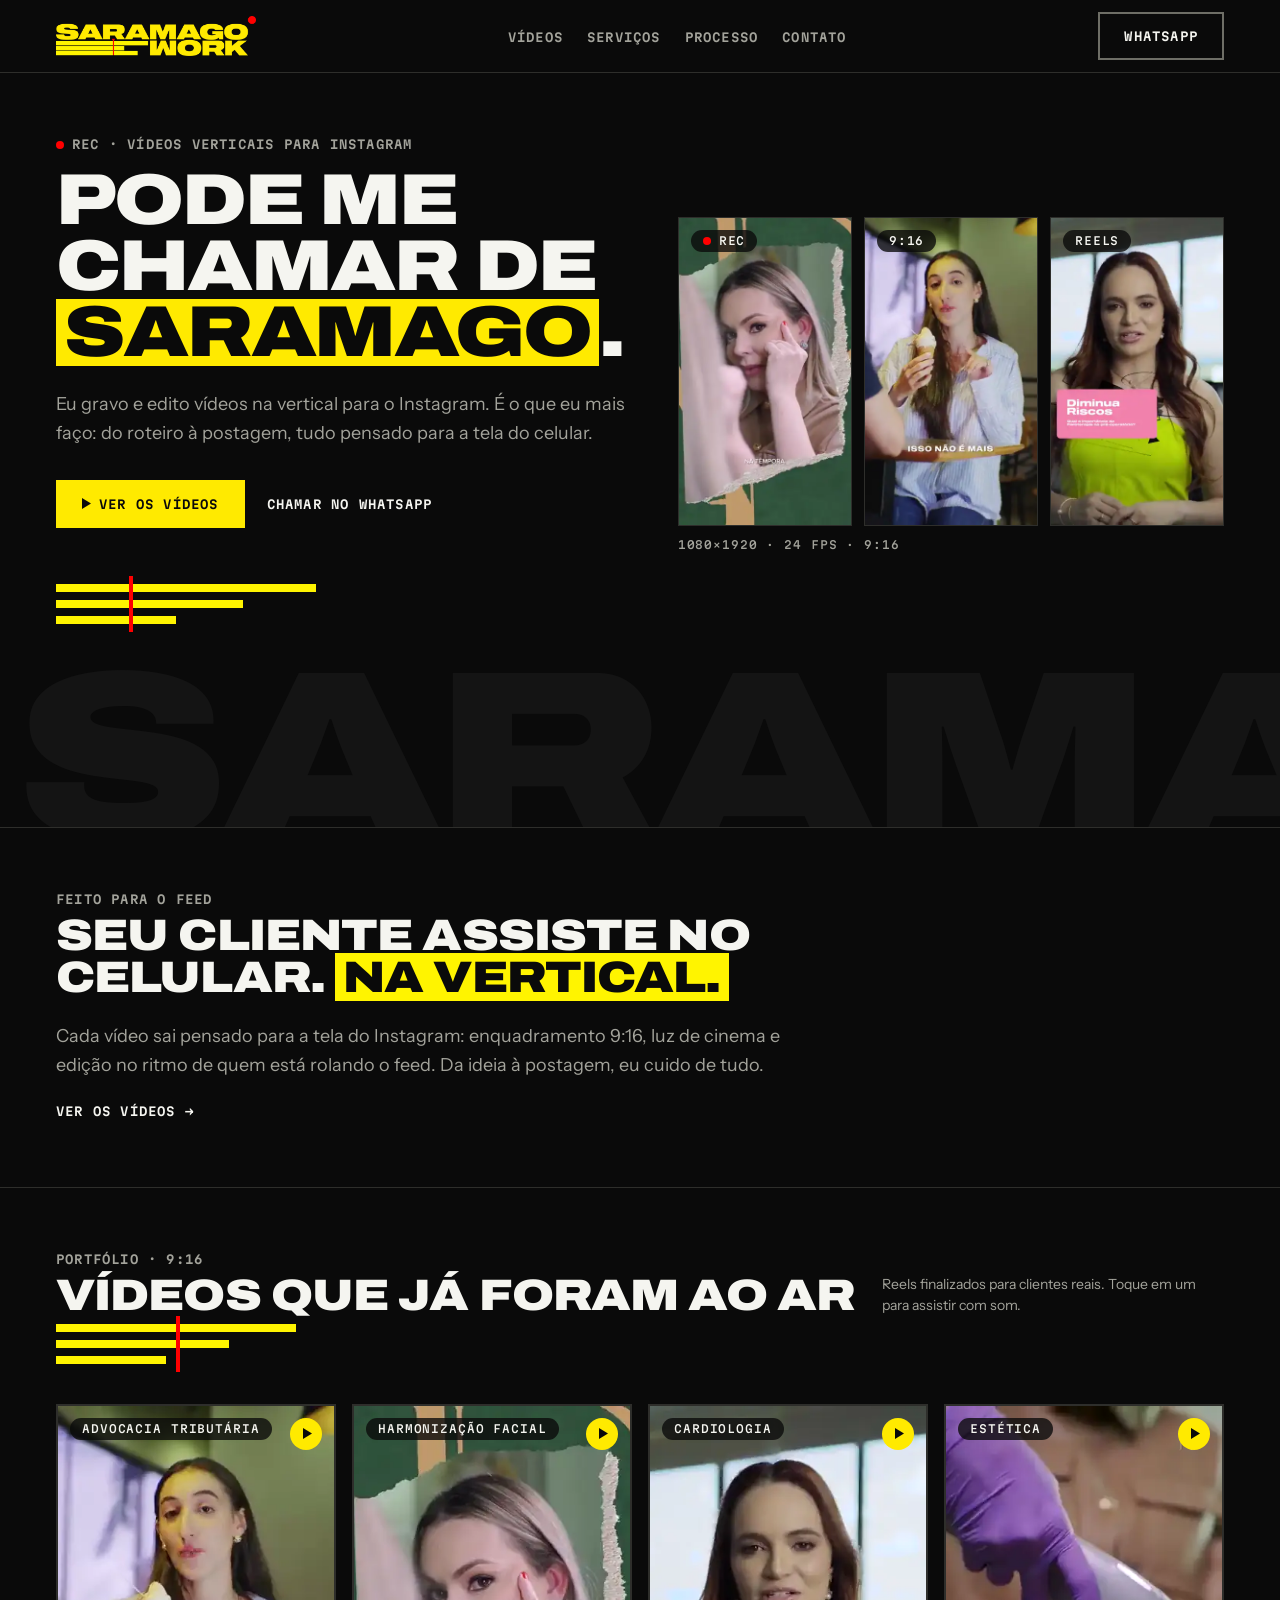
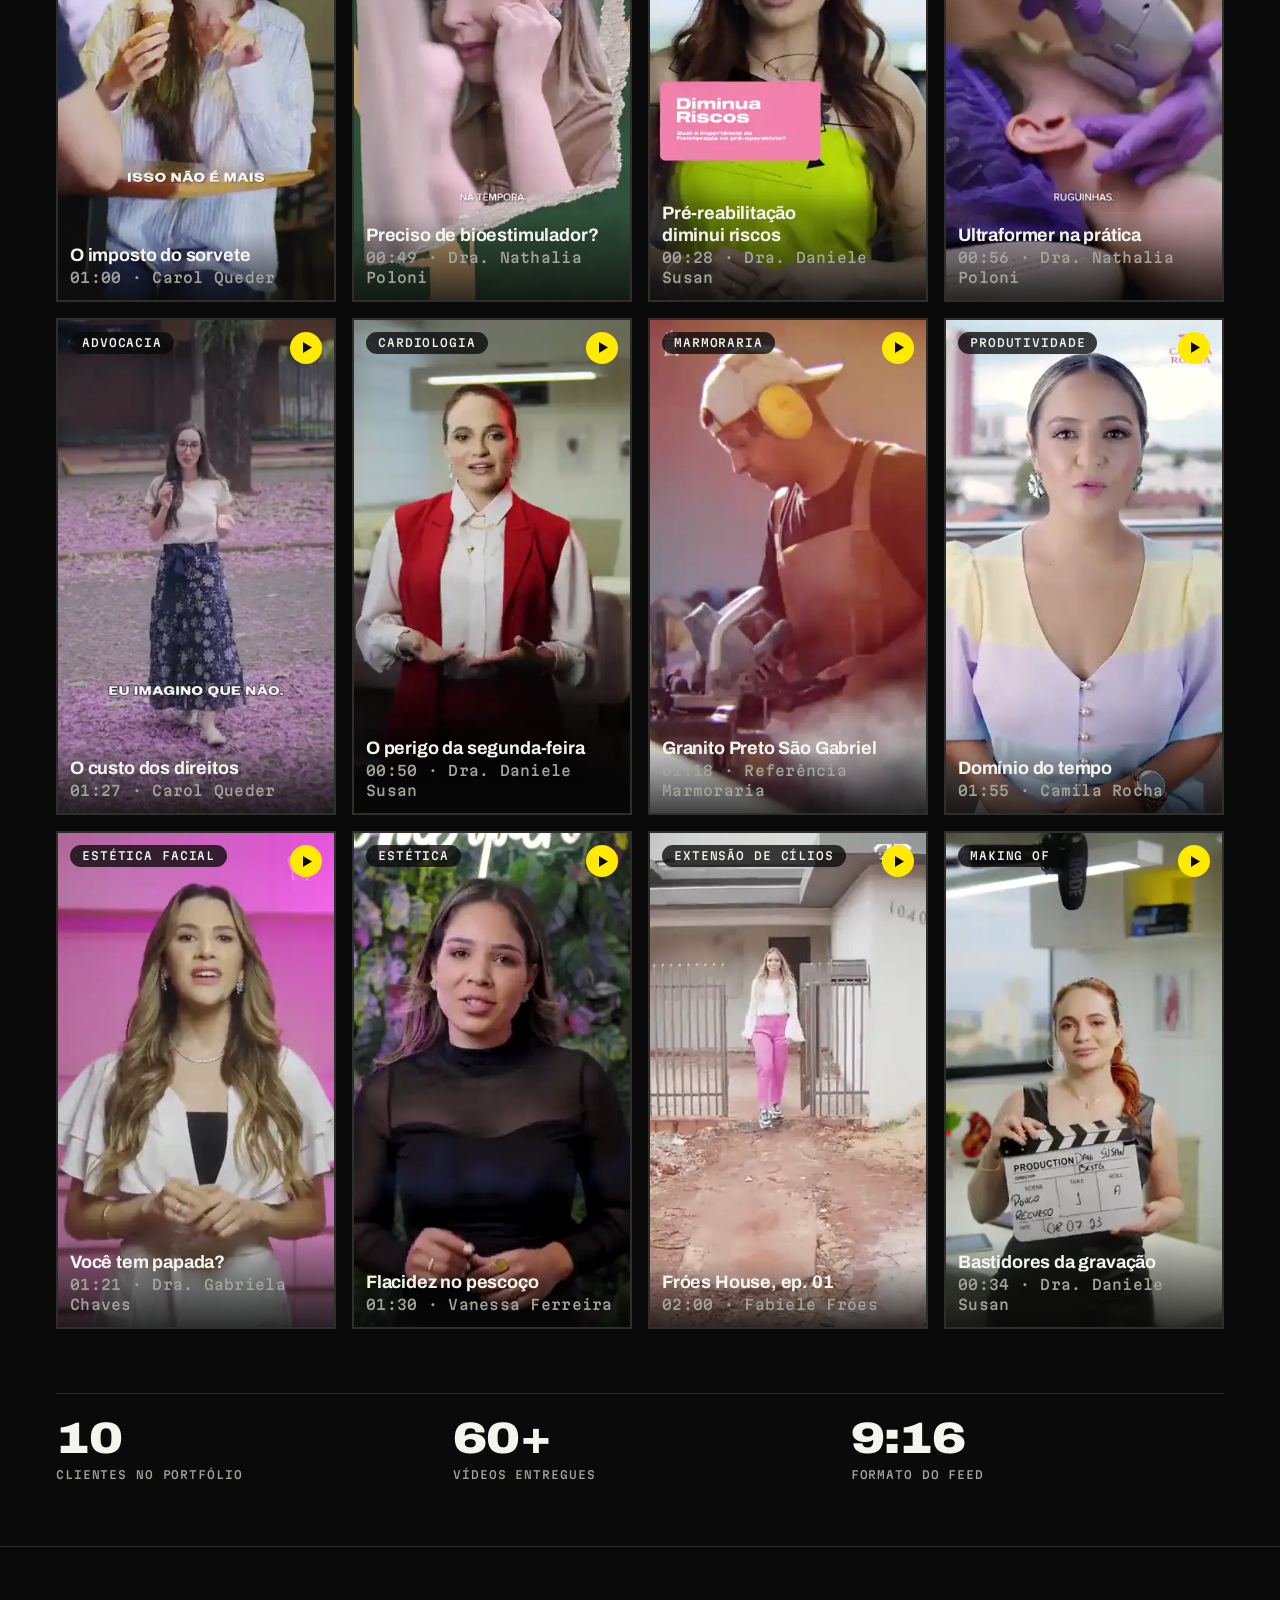
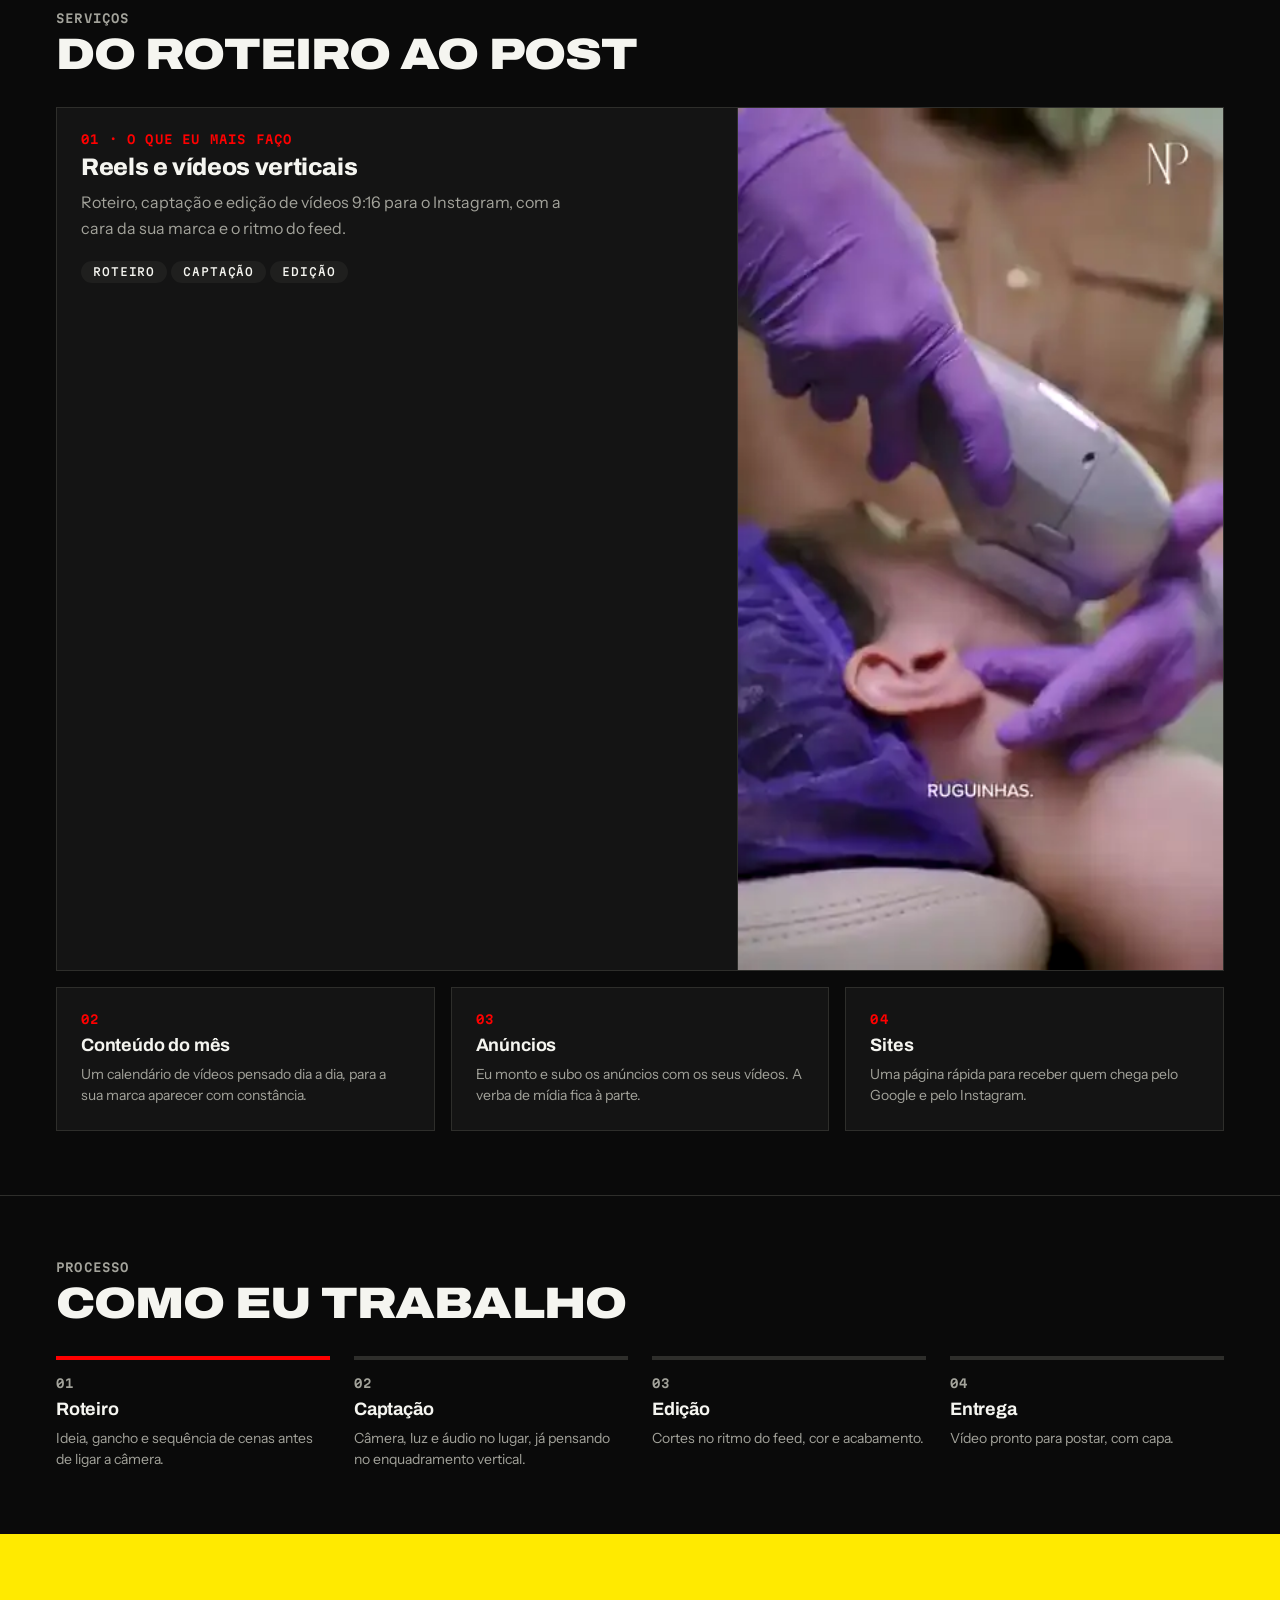
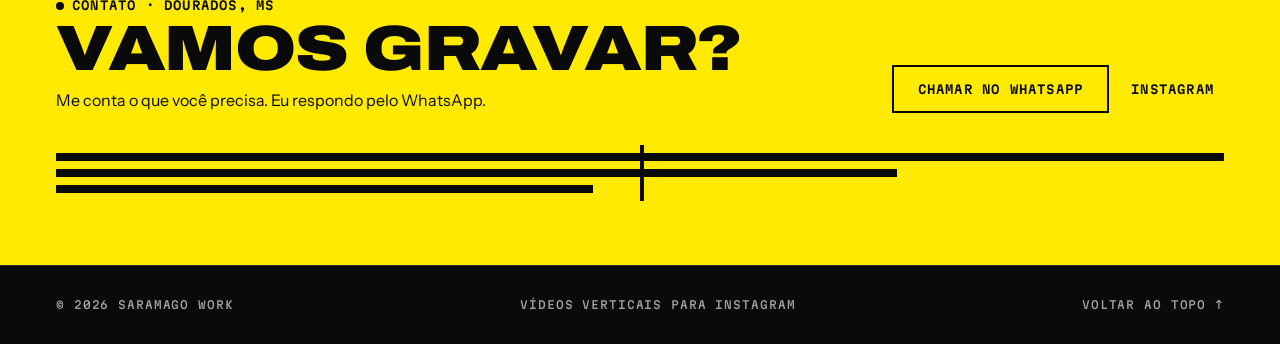
==== commit 5347b571: "Home no design system Saramago Work A home passa a usar os tokens da marca (design/tokens.css): amar" ====
--- a/index.html
+++ b/index.html
@@ -1,891 +1,410 @@
-<!doctype html>
-<html lang="pt-BR">
-<head>
-<meta charset="utf-8">
-<meta name="viewport" content="width=device-width, initial-scale=1">
-<title>Saramago Work · Vídeos verticais para Instagram</title>
-<meta name="description" content="Pode me chamar de Saramago. Eu gravo e edito vídeos na vertical para o Instagram, do roteiro à postagem. Dourados, MS.">
-<meta name="theme-color" content="#f5f5f5">
-<meta property="og:type" content="website">
-<meta property="og:locale" content="pt_BR">
-<meta property="og:title" content="Saramago Work · Vídeos verticais para Instagram">
-<meta property="og:description" content="Eu gravo e edito vídeos na vertical para o Instagram, do roteiro à postagem.">
-<meta property="og:url" content="https://saramagowork.github.io/">
-<meta property="og:image" content="https://saramagowork.github.io/assets/og.jpg">
-<link rel="icon" href="data:image/svg+xml,%3Csvg xmlns='http://www.w3.org/2000/svg' viewBox='0 0 64 64'%3E%3Crect width='64' height='64' rx='16' fill='%23121212'/%3E%3Ccircle cx='32' cy='32' r='11' fill='%23f11216'/%3E%3C/svg%3E">
-<link rel="preconnect" href="https://fonts.googleapis.com">
-<link rel="preconnect" href="https://fonts.gstatic.com" crossorigin>
-<link rel="preload" as="style" href="https://fonts.googleapis.com/css2?family=DM+Serif+Display:ital@0;1&family=Inter:wght@300..700&family=JetBrains+Mono:wght@400..500&display=swap">
-<link rel="stylesheet" href="https://fonts.googleapis.com/css2?family=DM+Serif+Display:ital@0;1&family=Inter:wght@300..700&family=JetBrains+Mono:wght@400..500&display=swap" media="print" onload="this.media='all'">
-<noscript><link rel="stylesheet" href="https://fonts.googleapis.com/css2?family=DM+Serif+Display:ital@0;1&family=Inter:wght@300..700&family=JetBrains+Mono:wght@400..500&display=swap"></noscript>
-<link rel="preload" as="image" href="assets/videos/reel-01.webp" fetchpriority="high">
-<style>
-/* ==========================================================================
-   Saramago Work
-   Sistema visual montado com o código das referências marcadas com
-   SARAMAGO WORK no Notion (Refero Styles): Flim, VEED, Photographer,
-   Structured, Squarespace, Apple (España), Sigmaphoto, Hims App e Tedy.
-   O comentário de cada token e componente indica de onde ele veio.
-   ========================================================================== */
-
-:root {
-  /* Cores */
-  --color-ink: #141414;          /* Flim · Ink */
-  --color-canvas: #f5f5f5;       /* Flim · Canvas */
-  --color-hairline: #d9d9d9;     /* Flim · Hairline */
-  --color-paper: #ffffff;        /* Flim · Paper */
-  --color-onyx: #121212;         /* VEED · Onyx */
-  --color-carbon: #0c0a09;       /* VEED · Carbon */
-  --color-charcoal: #323232;     /* VEED · Charcoal */
-  --color-fog: #e6e6e7;          /* VEED · Fog */
-  --color-lime-spark: #96ff1a;   /* VEED · Lime Spark */
-  --color-forest-ink: #083300;   /* VEED · Forest Ink */
-  --color-spring-wash: #d6ffa6;  /* VEED · Spring Wash */
-  --color-mint-mist: #e6ffc8;    /* VEED · Mint Mist */
-  --color-signal-red: #f11216;   /* Photographer · Signal Red */
-  --color-ash-gray: #707070;     /* Sigmaphoto · Ash Gray */
-  --color-ash: #898989;          /* Squarespace · Ash */
-  --color-obsidian: #000000;     /* Squarespace · Obsidian / Structured · Ink */
-
-  /* Tipografia: substitutos gratuitos indicados nas próprias referências */
-  --font-sans: "Inter", ui-sans-serif, system-ui, -apple-system, "Segoe UI", Roboto, sans-serif;   /* Photographer, Sigmaphoto, Apple, VEED, Squarespace, Structured, Hims, Tedy */
-  --font-serif: "DM Serif Display", ui-serif, Georgia, "Times New Roman", serif;                    /* VEED · substituto do PPEditorialNew */
-  --font-mono: "JetBrains Mono", ui-monospace, SFMono-Regular, Menlo, Consolas, monospace;           /* Flim · substituto do PP Neue Montreal Mono */
-
-  --text-caption: 12px;          /* Flim · caption */
-  --tracking-caption: 0.72px;    /* Flim · 0.06em */
-  --text-body-sm: 16px;          /* VEED · body */
-  --text-body: 17px;             /* Apple · body */
-  --leading-body: 1.47;          /* Apple · body */
-  --tracking-body: -0.272px;     /* Apple · body */
-  --text-subheading: 21px;       /* Apple · subheading */
-  --text-heading-sm: 28px;       /* Apple · heading-sm */
-  --text-heading: clamp(40px, 4.8vw, 56px);   /* VEED · heading 44px → Tedy · heading 56px */
-  --text-display: clamp(48px, 6.4vw, 88px);   /* Sigmaphoto · display 88px */
-  --text-wordmark: 17.6vw;       /* Photographer · display (até 320px) */
-
-  /* Formas */
-  --radius-card: 16px;           /* Flim · images / VEED · cards */
-  --radius-feature: 28px;        /* Apple · cards */
-  --radius-button: 10px;         /* VEED · buttons */
-  --radius-chip: 4px;            /* VEED · Category Tag Chip */
-  --radius-badge: 32px;          /* Tedy · badges */
-  --radius-pill: 28.8px;         /* Structured · buttons */
-  --radius-nav: 52px;            /* Hims · nav */
-
-  /* Layout */
-  --page-max-width: 1200px;      /* VEED · Tedy · Hims · Squarespace */
-  --gutter: clamp(16px, 4vw, 40px);
-  --section-pad: clamp(72px, 10vw, 120px);    /* Squarespace · Apple · section gap 80–120px */
-  --grid-size: 40px;             /* Flim · Grid Background Pattern */
-
-  /* Sombras */
-  --shadow-nav: rgba(0, 0, 0, 0.06) 0px 8px 30px 0px;     /* Hims · nav */
-  --shadow-phone: rgba(0, 0, 0, 0.25) 0px 9px 46px 0px;   /* Hims · phone mockup */
-}
-
-*, *::before, *::after { box-sizing: border-box; }
-html { -webkit-text-size-adjust: 100%; scroll-behavior: smooth; }
-body {
-  margin: 0;
-  background: var(--color-canvas);
-  color: var(--color-ink);
-  font-family: var(--font-sans);
-  font-size: var(--text-body);
-  line-height: var(--leading-body);
-  letter-spacing: var(--tracking-body);
-  -webkit-font-smoothing: antialiased;
-}
-img, video { display: block; max-width: 100%; }
-[hidden] { display: none !important; }
-a { color: inherit; }
-h1, h2, h3, p, figure { margin: 0; }
-[id] { scroll-margin-top: 96px; }
-:focus-visible { outline: 2px solid var(--color-ink); outline-offset: 3px; }
-.band-dark :focus-visible, .lightbox :focus-visible { outline-color: var(--color-lime-spark); }
-
-.wrap {
-  width: 100%;
-  max-width: calc(var(--page-max-width) + var(--gutter) * 2);
-  margin-inline: auto;
-  padding-inline: var(--gutter);
-}
-.skip-link {
-  position: absolute; left: 16px; top: -100px; z-index: 200;
-  padding: 10px 16px;
-  background: var(--color-ink); color: var(--color-paper);
-  border-radius: var(--radius-button);
-}
-.skip-link:focus { top: 16px; }
-
-/* Flim · Eyebrow Label / Ghost Navigation Link: mono, caixa alta, 0.06em */
-.mono {
-  font-family: var(--font-mono);
-  font-size: var(--text-caption);
-  line-height: 1;
-  letter-spacing: var(--tracking-caption);
-  text-transform: uppercase;
-}
-.eyebrow { display: inline-flex; align-items: center; gap: 10px; color: var(--color-charcoal); }
-.band-dark .eyebrow { color: var(--color-ash); }
-
-/* Photographer · Signal Red como luz de gravação */
-.rec-dot { flex: none; width: 8px; height: 8px; border-radius: 50%; background: var(--color-signal-red); }
-.rec-dot--live { animation: rec 1.6s steps(1, end) infinite; }
-@keyframes rec { 50% { opacity: 0.2; } }
-
-/* VEED · Hero CTA Pair (Lime + Ghost) */
-.btn {
-  display: inline-flex; align-items: center; justify-content: center; gap: 10px;
-  min-height: 48px;
-  padding: 14px 24px;
-  border: 1px solid transparent;
-  border-radius: var(--radius-button);
-  font-family: var(--font-sans);
-  font-size: 14px;
-  font-weight: 600;
-  line-height: 1;
-  letter-spacing: -0.07px;
-  text-decoration: none;
-  cursor: pointer;
-  transition: background-color 0.2s ease;
-}
-.btn svg { width: 10px; height: 12px; }
-.btn--lime { background: var(--color-lime-spark); border-color: var(--color-forest-ink); color: var(--color-forest-ink); }
-.btn--lime:hover { background: var(--color-spring-wash); }
-.btn--ghost { border-color: var(--color-hairline); color: var(--color-charcoal); }
-.btn--ghost:hover { background: var(--color-paper); }
-.band-dark .btn--ghost { border-color: rgba(255, 255, 255, 0.24); color: var(--color-paper); }
-.band-dark .btn--ghost:hover { background: rgba(255, 255, 255, 0.08); }
-
-/* Hims · Floating Nav Bar */
-.nav {
-  position: fixed; top: 16px; left: 50%; z-index: 50;
-  transform: translateX(-50%);
-  width: min(calc(100% - var(--gutter) * 2), var(--page-max-width));
-  display: flex; align-items: center; justify-content: space-between; gap: 16px;
-  padding: 8px 8px 8px 22px;
-  background: var(--color-paper);
-  border-radius: var(--radius-nav);
-  box-shadow: var(--shadow-nav);
-}
-.nav__brand {
-  display: inline-flex; align-items: center; gap: 10px;
-  font-size: 15px; font-weight: 600; letter-spacing: -0.15px;
-  text-decoration: none; white-space: nowrap;
-}
-.nav__links { display: flex; gap: 28px; margin: 0; padding: 0; list-style: none; }
-.nav__links a { display: block; padding: 6px 0; text-decoration: none; }
-.nav__links a:hover { text-decoration: underline; text-underline-offset: 5px; }
-
-/* Structured · Pill Action Button */
-.btn-pill {
-  display: inline-flex; align-items: center;
-  min-height: 40px;
-  padding: 9px 18px;
-  background: var(--color-obsidian); color: var(--color-paper);
-  border-radius: var(--radius-pill);
-  font-size: 13px; line-height: 1;
-  text-decoration: none; white-space: nowrap;
-}
-.btn-pill:hover { background: var(--color-charcoal); }
-
-/* ---------- Hero ---------- */
-
-/* Flim · Canvas + Grid Background Pattern */
-.hero {
-  position: relative;
-  overflow: hidden;
-  background-color: var(--color-canvas);
-  background-image:
-    linear-gradient(var(--color-hairline) 1px, transparent 1px),
-    linear-gradient(90deg, var(--color-hairline) 1px, transparent 1px);
-  background-size: var(--grid-size) var(--grid-size);
-  background-position: center -1px;
-}
-.hero__inner {
-  position: relative; z-index: 2;
-  display: grid;
-  grid-template-columns: minmax(0, 1fr) minmax(0, 1fr);
-  align-items: center;
-  gap: clamp(32px, 5vw, 72px);
-  min-height: 100svh;
-  padding-top: 128px;
-  padding-bottom: calc(var(--text-wordmark) * 0.8);
-}
-/* VEED · Hero Headline Block (serif editorial, tracking negativo) */
-.hero__title {
-  margin: 24px 0;
-  font-family: var(--font-serif);
-  font-weight: 400;
-  font-size: var(--text-display);
-  line-height: 0.92;
-  letter-spacing: -0.03em;
-}
-.hero__title em { font-style: italic; }
-.hero__lead { max-width: 30em; margin-bottom: 32px; color: var(--color-charcoal); }
-.hero__actions { display: flex; flex-wrap: wrap; gap: 12px; }
-
-/* Flim · Image Thumbnail Card, espalhados como polaroids na mesa */
-.hero__reels { position: relative; height: clamp(420px, 62vh, 620px); }
-.reel {
-  --x: 0px; --y: 0px; --r: 0deg;
-  position: absolute;
-  aspect-ratio: 9 / 16;
-  overflow: hidden;
-  background: var(--color-onyx);
-  border: 1px solid var(--color-hairline);
-  border-radius: var(--radius-card);
-  transform: translate(var(--x), var(--y)) rotate(var(--r));
-  animation: rise 0.9s cubic-bezier(0.2, 0.7, 0.2, 1) both;
-}
-.reel video { width: 100%; height: 100%; object-fit: cover; }
-.reel:nth-child(1) { --r: -3deg; height: 66%; left: 0; top: 18%; animation-delay: 0.08s; }
-.reel:nth-child(2) { --x: -50%; --r: 1.5deg; height: 86%; left: 50%; top: 0; z-index: 1; }
-.reel:nth-child(3) { --r: 4deg; height: 60%; right: 0; top: 30%; animation-delay: 0.16s; }
-.reel:nth-child(3) .chip { left: auto; right: 10px; }
-@keyframes rise { from { opacity: 0; transform: translate(var(--x), calc(var(--y) + 32px)) rotate(var(--r)); } }
-.hero__spec { position: absolute; top: -32px; right: 0; color: var(--color-ash-gray); }
-
-/* VEED · Category Tag Chip */
-.chip {
-  position: absolute; top: 10px; left: 10px; z-index: 2;
-  display: inline-flex; align-items: center; gap: 6px;
-  padding: 4px 8px;
-  border-radius: var(--radius-chip);
-  background: rgba(0, 0, 0, 0.4);
-  color: var(--color-paper);
-  font-size: 12px; font-weight: 500; line-height: 1.4;
-}
-
-/* Photographer · Wordmark gigante / Structured · cortado nas bordas da tela */
-.wordmark {
-  position: absolute; left: 50%; bottom: 0; z-index: 1;
-  transform: translate(-50%, 16%);
-  font-size: var(--text-wordmark);
-  font-weight: 700;
-  line-height: 0.85;
-  letter-spacing: -0.02em;
-  color: var(--color-ink);
-  white-space: nowrap;
-  pointer-events: none;
-  user-select: none;
-}
-
-/* ---------- Seções ---------- */
-
-.section { padding-block: var(--section-pad); }
-.section-label { display: block; margin-bottom: 20px; color: var(--color-ash-gray); }
-.band-dark { background: var(--color-onyx); color: var(--color-paper); }
-.band-dark .section-label { color: var(--color-ash); }
-.section-head { max-width: 720px; margin-bottom: 48px; }
-
-/* VEED · Dark Feature Section Header / Sigmaphoto · heading */
-.h2 {
-  font-family: var(--font-serif);
-  font-weight: 400;
-  font-size: var(--text-heading);
-  line-height: 0.98;
-  letter-spacing: -0.02em;
-}
-
-/* Sigmaphoto · Centered Editorial Text Block */
-.intro { background: var(--color-paper); text-align: center; }
-.intro .h2 { max-width: 720px; margin-inline: auto; line-height: 1.14; }
-/* Flim · Highlighted Heading, com o Spring Wash do VEED */
-.mark {
-  padding: 0 0.16em;
-  background: var(--color-spring-wash);
-  border-radius: 25px;
-  -webkit-box-decoration-break: clone;
-  box-decoration-break: clone;
-}
-.intro__body {
-  max-width: 600px;
-  margin: 28px auto 32px;
-  color: var(--color-ash-gray);
-  font-size: var(--text-body-sm);
-  line-height: 1.54;
-  letter-spacing: 0;
-}
-/* Sigmaphoto · Text-Only Link CTA */
-.text-link { display: inline-block; padding: 6px 0; text-decoration: none; }
-.text-link:hover { text-decoration: underline; text-underline-offset: 5px; }
-
-/* Vídeos */
-.videos__head { max-width: 640px; margin: 0 auto 48px; text-align: center; }
-.videos__sub { margin-top: 16px; color: var(--color-ash); font-size: var(--text-body-sm); letter-spacing: 0; }
-.video-grid {
-  display: grid;
-  grid-template-columns: repeat(4, minmax(0, 1fr));
-  gap: 16px;
-  margin: 0; padding: 0;
-  list-style: none;
-}
-
-/* VEED · Use Case Category Card + play verde de 32px */
-.video-card {
-  position: relative;
-  display: block;
-  width: 100%;
-  aspect-ratio: 9 / 16;
-  padding: 0;
-  overflow: hidden;
-  border: 0;
-  border-radius: var(--radius-card);
-  background: #1b1b1b;
-  color: var(--color-paper);
-  font: inherit;
-  text-align: left;
-  cursor: pointer;
-}
-.video-card video { width: 100%; height: 100%; object-fit: cover; transition: transform 0.6s cubic-bezier(0.2, 0.7, 0.2, 1); }
-.video-card:hover video { transform: scale(1.04); }
-.video-card::after {
-  content: "";
-  position: absolute; inset: 0; z-index: 1;
-  background: linear-gradient(180deg, rgba(0, 0, 0, 0.32) 0%, rgba(0, 0, 0, 0) 26%, rgba(0, 0, 0, 0) 58%, rgba(0, 0, 0, 0.62) 100%);
-  pointer-events: none;
-}
-.video-card__meta { position: absolute; left: 12px; right: 56px; bottom: 14px; z-index: 2; display: grid; gap: 6px; }
-.video-card__title { font-size: 14px; font-weight: 500; line-height: 1.25; letter-spacing: -0.07px; }
-.video-card__info { color: rgba(255, 255, 255, 0.72); font-size: 11px; }
-.play {
-  position: absolute; right: 12px; bottom: 12px; z-index: 2;
-  display: grid; place-items: center;
-  width: 32px; height: 32px;
-  border-radius: 50%;
-  background: var(--color-lime-spark);
-  color: var(--color-carbon);
-  transition: transform 0.2s ease;
-}
-.play svg { width: 10px; height: 12px; margin-left: 2px; }
-.video-card:hover .play { transform: scale(1.12); }
-
-/* Squarespace · Stat Display Block */
-.stats {
-  display: grid;
-  grid-template-columns: repeat(3, minmax(0, 1fr));
-  gap: 24px;
-  margin: 72px 0 0; padding: 48px 0 0;
-  border-top: 1px solid rgba(255, 255, 255, 0.12);
-  list-style: none;
-  text-align: center;
-}
-.stat__value { display: block; font-size: clamp(56px, 8vw, 96px); font-weight: 300; line-height: 0.93; letter-spacing: -0.06em; }
-.stat__label { display: block; margin-top: 16px; color: var(--color-ash); font-size: 12px; line-height: 1.4; letter-spacing: 0.24px; text-transform: uppercase; }
-
-/* Apple · Band Section + Feature Card */
-.services { background: var(--color-canvas); }
-.service-grid { display: grid; grid-template-columns: repeat(3, minmax(0, 1fr)); gap: 16px; }
-.service {
-  display: flex; flex-direction: column; gap: 12px;
-  padding: 28px;
-  background: var(--color-paper);
-  border-radius: var(--radius-feature);
-}
-.service--featured {
-  grid-column: 1 / -1;
-  display: grid;
-  grid-template-columns: minmax(0, 1.3fr) minmax(0, 1fr);
-  align-items: center;
-  gap: 40px;
-  padding: clamp(28px, 4vw, 56px);
-}
-.service__num { color: var(--color-ash-gray); }
-.service__title { font-size: var(--text-heading-sm); font-weight: 600; line-height: 1.14; letter-spacing: -0.252px; }
-.service--featured .service__title { margin-top: 16px; font-size: clamp(32px, 3.6vw, 39px); line-height: 1.07; letter-spacing: -0.351px; }
-.service__body { color: var(--color-ash-gray); }
-.service--featured .service__body { max-width: 30em; margin-top: 16px; }
-/* Tedy · Pill Badge */
-.badges { display: flex; flex-wrap: wrap; gap: 8px; margin: 24px 0 0; padding: 0; list-style: none; }
-.badge {
-  padding: 8px 14px;
-  background: var(--color-mint-mist);
-  box-shadow: var(--color-spring-wash) 0 0 0 1px;
-  border-radius: var(--radius-badge);
-  font-size: 14px; font-weight: 500; line-height: 1; letter-spacing: -0.07px;
-}
-/* Hims · Phone Mockup (sombra) */
-.service__media {
-  justify-self: center;
-  width: min(100%, 300px);
-  aspect-ratio: 9 / 16;
-  overflow: hidden;
-  background: var(--color-onyx);
-  border-radius: var(--radius-card);
-  box-shadow: var(--shadow-phone);
-}
-.service__media video { width: 100%; height: 100%; object-fit: cover; }
-
-/* Processo: linhas finas do Photographer, numeração mono do Flim */
-.process { background: var(--color-paper); }
-.steps { display: grid; grid-template-columns: repeat(4, minmax(0, 1fr)); gap: 24px; margin: 0; padding: 0; list-style: none; }
-.step { padding-top: 20px; border-top: 1px solid var(--color-ink); }
-.step__num { color: var(--color-ash-gray); }
-.step__title { margin: 14px 0 8px; font-size: var(--text-subheading); font-weight: 500; line-height: 1.33; letter-spacing: -0.21px; }
-.step__body { color: var(--color-ash-gray); font-size: var(--text-body-sm); line-height: 1.5; letter-spacing: 0; }
-
-/* Structured · Ink Room + Sigmaphoto · display */
-.contact { padding-block: clamp(96px, 14vw, 168px); text-align: center; }
-.contact__title {
-  margin: 24px 0 calc(24px + 0.12em);
-  font-family: var(--font-serif);
-  font-weight: 400;
-  font-size: clamp(64px, 12vw, 160px);
-  line-height: 0.86;
-  letter-spacing: -0.03em;
-}
-.contact__body { max-width: 30em; margin: 0 auto 36px; color: var(--color-ash); }
-.contact__actions { display: flex; flex-wrap: wrap; justify-content: center; gap: 12px; }
-.footer { border-top: 1px solid rgba(255, 255, 255, 0.12); }
-.footer__inner { display: flex; flex-wrap: wrap; justify-content: space-between; gap: 12px 24px; padding-block: 24px; color: var(--color-ash); }
-.footer a { text-decoration: none; }
-.footer a:hover { color: var(--color-paper); }
-
-/* ---------- Tela cheia ---------- */
-
-.lightbox {
-  position: fixed; inset: 0; z-index: 100;
-  display: grid; place-items: center;
-  padding: 24px;
-  background: rgba(12, 10, 9, 0.94);
-}
-.lightbox[hidden] { display: none; }
-.lightbox__stage { position: relative; height: min(84svh, 880px, calc((100vw - 48px) * 16 / 9)); aspect-ratio: 9 / 16; }
-.lightbox__video {
-  width: 100%; height: 100%;
-  object-fit: cover;
-  background: var(--color-obsidian);
-  border-radius: var(--radius-card);
-  box-shadow: var(--shadow-phone);
-}
-.lightbox__caption { position: absolute; top: calc(100% + 14px); left: 0; right: 0; display: flex; justify-content: space-between; gap: 16px; color: var(--color-ash); }
-/* VEED · setas do carrossel (círculo branco com borda Fog) */
-.icon-btn {
-  position: absolute;
-  display: grid; place-items: center;
-  width: 44px; height: 44px;
-  padding: 0;
-  background: var(--color-paper);
-  color: var(--color-carbon);
-  border: 1px solid var(--color-fog);
-  border-radius: 50%;
-  cursor: pointer;
-}
-.icon-btn svg { width: 16px; height: 16px; }
-.lightbox__close { top: 16px; right: 16px; }
-.lightbox__prev, .lightbox__next { top: 50%; transform: translateY(-50%); }
-.lightbox__prev { left: 16px; }
-.lightbox__next { right: 16px; }
-
-/* ---------- Responsivo ---------- */
-
-@media (max-width: 1024px) {
-  .video-grid { grid-template-columns: repeat(3, minmax(0, 1fr)); }
-}
-@media (max-width: 900px) {
-  .hero__inner { grid-template-columns: 1fr; min-height: 0; padding-top: 112px; }
-  .hero__reels { height: min(112vw, 540px); }
-  .hero__spec { display: none; }
-  .service-grid, .service--featured { grid-template-columns: 1fr; }
-  .steps { grid-template-columns: repeat(2, minmax(0, 1fr)); row-gap: 40px; }
-}
-@media (max-width: 760px) {
-  .nav__links { display: none; }
-}
-@media (max-width: 640px) {
-  .video-grid { grid-template-columns: repeat(2, minmax(0, 1fr)); gap: 12px; }
-  .video-card__meta { left: 10px; right: 48px; bottom: 12px; }
-  .play { right: 10px; bottom: 10px; }
-  .stats { grid-template-columns: 1fr; gap: 40px; }
-  .steps { grid-template-columns: 1fr; }
-  .footer__inner { justify-content: center; text-align: center; }
-}
-@media (max-width: 480px) {
-  .hero__actions .btn { flex: 1 1 100%; }
-}
-@media (prefers-reduced-motion: reduce) {
-  html { scroll-behavior: auto; }
-  .rec-dot--live, .reel { animation: none; }
-  .video-card video, .play { transition: none; }
-}
-</style>
-</head>
-<body>
-<a class="skip-link" href="#conteudo">Pular para o conteúdo</a>
-
-<header class="nav">
-  <a class="nav__brand" href="#topo"><span class="rec-dot" aria-hidden="true"></span>Saramago Work</a>
-  <nav aria-label="Seções">
-    <ul class="nav__links mono">
-      <li><a href="#videos">Vídeos</a></li>
-      <li><a href="#servicos">Serviços</a></li>
-      <li><a href="#processo">Processo</a></li>
-      <li><a href="#contato">Contato</a></li>
-    </ul>
-  </nav>
-  <a class="btn-pill" href="https://wa.me/5567992129678" target="_blank" rel="noopener" data-whatsapp>WhatsApp</a>
-</header>
-
-<main id="conteudo">
-  <section class="hero" id="topo" aria-labelledby="hero-title">
-    <div class="wrap hero__inner">
-      <div class="hero__copy">
-        <p class="mono eyebrow"><span class="rec-dot rec-dot--live" aria-hidden="true"></span>Rec · Vídeos verticais para Instagram</p>
-        <h1 class="hero__title" id="hero-title">Pode me chamar de <em>Saramago</em>.</h1>
-        <p class="hero__lead">Eu gravo e edito vídeos na vertical para o Instagram. É o que eu mais faço: do roteiro à postagem, tudo pensado para a tela do celular.</p>
-        <div class="hero__actions">
-          <a class="btn btn--lime" href="#videos"><svg viewBox="0 0 10 12" aria-hidden="true"><path d="M0 0l10 6-10 6z" fill="currentColor"/></svg>Ver os vídeos</a>
-          <a class="btn btn--ghost" href="https://wa.me/5567992129678" target="_blank" rel="noopener" data-whatsapp>Chamar no WhatsApp</a>
-        </div>
-      </div>
-
-      <div class="hero__reels" aria-hidden="true">
-        <figure class="reel">
-          <video muted loop playsinline preload="none" poster="assets/videos/reel-02.webp" data-src="assets/videos/reel-02.mp4"></video>
-          <span class="chip"><span class="rec-dot"></span>REC</span>
-        </figure>
-        <figure class="reel">
-          <video muted loop playsinline preload="none" poster="assets/videos/reel-01.webp" data-src="assets/videos/reel-01.mp4"></video>
-          <span class="chip mono">9:16</span>
-        </figure>
-        <figure class="reel">
-          <video muted loop playsinline preload="none" poster="assets/videos/reel-03.webp" data-src="assets/videos/reel-03.mp4"></video>
-          <span class="chip mono">Reels</span>
-        </figure>
-        <p class="hero__spec mono">1080×1920 · 24 fps · 9:16</p>
-      </div>
-    </div>
-    <p class="wordmark" aria-hidden="true">SARAMAGO</p>
-  </section>
-
-  <section class="section intro" aria-labelledby="intro-title">
-    <div class="wrap">
-      <p class="section-label mono">Feito para o feed</p>
-      <h2 class="h2" id="intro-title">Seu cliente assiste no celular. <span class="mark">Na vertical.</span></h2>
-      <p class="intro__body">Cada vídeo sai pensado para a tela do Instagram: enquadramento 9:16, luz de cinema e edição no ritmo de quem está rolando o feed. Da ideia à postagem, eu cuido de tudo.</p>
-      <a class="text-link mono" href="#videos">Ver os vídeos →</a>
-    </div>
-  </section>
-
-  <section class="section band-dark" id="videos" aria-labelledby="videos-title">
-    <div class="wrap">
-      <header class="videos__head">
-        <p class="section-label mono">Portfólio · 9:16</p>
-        <h2 class="h2" id="videos-title">Vídeos que já foram ao ar</h2>
-        <p class="videos__sub">Reels finalizados para clientes reais. Toque em um para assistir com som.</p>
-      </header>
-
-      <ul class="video-grid">
-        <li>
-          <button class="video-card" type="button" aria-label="Assistir em tela cheia: O imposto do sorvete · Carol Queder">
-            <video muted loop playsinline preload="none" poster="assets/videos/reel-01.webp" data-src="assets/videos/reel-01.mp4" data-full="assets/videos/reel-01-full.mp4"></video>
-            <span class="chip mono">Advocacia tributária</span>
-            <span class="video-card__meta"><span class="video-card__title">O imposto do sorvete</span><span class="video-card__info mono">01:00 · Carol Queder</span></span>
-            <span class="play" aria-hidden="true"><svg viewBox="0 0 10 12"><path d="M0 0l10 6-10 6z" fill="currentColor"/></svg></span>
-          </button>
-        </li>
-        <li>
-          <button class="video-card" type="button" aria-label="Assistir em tela cheia: Preciso de bioestimulador? · Dra. Nathalia Poloni">
-            <video muted loop playsinline preload="none" poster="assets/videos/reel-02.webp" data-src="assets/videos/reel-02.mp4" data-full="assets/videos/reel-02-full.mp4"></video>
-            <span class="chip mono">Harmonização facial</span>
-            <span class="video-card__meta"><span class="video-card__title">Preciso de bioestimulador?</span><span class="video-card__info mono">00:49 · Dra. Nathalia Poloni</span></span>
-            <span class="play" aria-hidden="true"><svg viewBox="0 0 10 12"><path d="M0 0l10 6-10 6z" fill="currentColor"/></svg></span>
-          </button>
-        </li>
-        <li>
-          <button class="video-card" type="button" aria-label="Assistir em tela cheia: Pré-reabilitação diminui riscos · Dra. Daniele Susan">
-            <video muted loop playsinline preload="none" poster="assets/videos/reel-03.webp" data-src="assets/videos/reel-03.mp4" data-full="assets/videos/reel-03-full.mp4"></video>
-            <span class="chip mono">Cardiologia</span>
-            <span class="video-card__meta"><span class="video-card__title">Pré-reabilitação diminui riscos</span><span class="video-card__info mono">00:28 · Dra. Daniele Susan</span></span>
-            <span class="play" aria-hidden="true"><svg viewBox="0 0 10 12"><path d="M0 0l10 6-10 6z" fill="currentColor"/></svg></span>
-          </button>
-        </li>
-        <li>
-          <button class="video-card" type="button" aria-label="Assistir em tela cheia: Ultraformer na prática · Dra. Nathalia Poloni">
-            <video muted loop playsinline preload="none" poster="assets/videos/reel-04.webp" data-src="assets/videos/reel-04.mp4" data-full="assets/videos/reel-04-full.mp4"></video>
-            <span class="chip mono">Estética</span>
-            <span class="video-card__meta"><span class="video-card__title">Ultraformer na prática</span><span class="video-card__info mono">00:56 · Dra. Nathalia Poloni</span></span>
-            <span class="play" aria-hidden="true"><svg viewBox="0 0 10 12"><path d="M0 0l10 6-10 6z" fill="currentColor"/></svg></span>
-          </button>
-        </li>
-        <li>
-          <button class="video-card" type="button" aria-label="Assistir em tela cheia: O custo dos direitos · Carol Queder">
-            <video muted loop playsinline preload="none" poster="assets/videos/reel-05.webp" data-src="assets/videos/reel-05.mp4" data-full="assets/videos/reel-05-full.mp4"></video>
-            <span class="chip mono">Advocacia</span>
-            <span class="video-card__meta"><span class="video-card__title">O custo dos direitos</span><span class="video-card__info mono">01:27 · Carol Queder</span></span>
-            <span class="play" aria-hidden="true"><svg viewBox="0 0 10 12"><path d="M0 0l10 6-10 6z" fill="currentColor"/></svg></span>
-          </button>
-        </li>
-        <li>
-          <button class="video-card" type="button" aria-label="Assistir em tela cheia: O perigo da segunda-feira · Dra. Daniele Susan">
-            <video muted loop playsinline preload="none" poster="assets/videos/reel-06.webp" data-src="assets/videos/reel-06.mp4" data-full="assets/videos/reel-06-full.mp4"></video>
-            <span class="chip mono">Cardiologia</span>
-            <span class="video-card__meta"><span class="video-card__title">O perigo da segunda-feira</span><span class="video-card__info mono">00:50 · Dra. Daniele Susan</span></span>
-            <span class="play" aria-hidden="true"><svg viewBox="0 0 10 12"><path d="M0 0l10 6-10 6z" fill="currentColor"/></svg></span>
-          </button>
-        </li>
-        <li>
-          <button class="video-card" type="button" aria-label="Assistir em tela cheia: Granito Preto São Gabriel · Referência Marmoraria">
-            <video muted loop playsinline preload="none" poster="assets/videos/reel-07.webp" data-src="assets/videos/reel-07.mp4" data-full="assets/videos/reel-07-full.mp4"></video>
-            <span class="chip mono">Marmoraria</span>
-            <span class="video-card__meta"><span class="video-card__title">Granito Preto São Gabriel</span><span class="video-card__info mono">01:18 · Referência Marmoraria</span></span>
-            <span class="play" aria-hidden="true"><svg viewBox="0 0 10 12"><path d="M0 0l10 6-10 6z" fill="currentColor"/></svg></span>
-          </button>
-        </li>
-        <li>
-          <button class="video-card" type="button" aria-label="Assistir em tela cheia: Domínio do tempo · Camila Rocha">
-            <video muted loop playsinline preload="none" poster="assets/videos/reel-08.webp" data-src="assets/videos/reel-08.mp4" data-full="assets/videos/reel-08-full.mp4"></video>
-            <span class="chip mono">Produtividade</span>
-            <span class="video-card__meta"><span class="video-card__title">Domínio do tempo</span><span class="video-card__info mono">01:55 · Camila Rocha</span></span>
-            <span class="play" aria-hidden="true"><svg viewBox="0 0 10 12"><path d="M0 0l10 6-10 6z" fill="currentColor"/></svg></span>
-          </button>
-        </li>
-        <li>
-          <button class="video-card" type="button" aria-label="Assistir em tela cheia: Você tem papada? · Dra. Gabriela Chaves">
-            <video muted loop playsinline preload="none" poster="assets/videos/reel-09.webp" data-src="assets/videos/reel-09.mp4" data-full="assets/videos/reel-09-full.mp4"></video>
-            <span class="chip mono">Estética facial</span>
-            <span class="video-card__meta"><span class="video-card__title">Você tem papada?</span><span class="video-card__info mono">01:21 · Dra. Gabriela Chaves</span></span>
-            <span class="play" aria-hidden="true"><svg viewBox="0 0 10 12"><path d="M0 0l10 6-10 6z" fill="currentColor"/></svg></span>
-          </button>
-        </li>
-        <li>
-          <button class="video-card" type="button" aria-label="Assistir em tela cheia: Flacidez no pescoço · Vanessa Ferreira">
-            <video muted loop playsinline preload="none" poster="assets/videos/reel-10.webp" data-src="assets/videos/reel-10.mp4" data-full="assets/videos/reel-10-full.mp4"></video>
-            <span class="chip mono">Estética</span>
-            <span class="video-card__meta"><span class="video-card__title">Flacidez no pescoço</span><span class="video-card__info mono">01:30 · Vanessa Ferreira</span></span>
-            <span class="play" aria-hidden="true"><svg viewBox="0 0 10 12"><path d="M0 0l10 6-10 6z" fill="currentColor"/></svg></span>
-          </button>
-        </li>
-        <li>
-          <button class="video-card" type="button" aria-label="Assistir em tela cheia: Fróes House, ep. 01 · Fabiele Fróes">
-            <video muted loop playsinline preload="none" poster="assets/videos/reel-11.webp" data-src="assets/videos/reel-11.mp4" data-full="assets/videos/reel-11-full.mp4"></video>
-            <span class="chip mono">Extensão de cílios</span>
-            <span class="video-card__meta"><span class="video-card__title">Fróes House, ep. 01</span><span class="video-card__info mono">02:00 · Fabiele Fróes</span></span>
-            <span class="play" aria-hidden="true"><svg viewBox="0 0 10 12"><path d="M0 0l10 6-10 6z" fill="currentColor"/></svg></span>
-          </button>
-        </li>
-        <li>
-          <button class="video-card" type="button" aria-label="Assistir em tela cheia: Bastidores da gravação · Dra. Daniele Susan">
-            <video muted loop playsinline preload="none" poster="assets/videos/reel-12.webp" data-src="assets/videos/reel-12.mp4" data-full="assets/videos/reel-12-full.mp4"></video>
-            <span class="chip mono">Making of</span>
-            <span class="video-card__meta"><span class="video-card__title">Bastidores da gravação</span><span class="video-card__info mono">00:34 · Dra. Daniele Susan</span></span>
-            <span class="play" aria-hidden="true"><svg viewBox="0 0 10 12"><path d="M0 0l10 6-10 6z" fill="currentColor"/></svg></span>
-          </button>
-        </li>
-      </ul>
-
-      <ul class="stats">
-        <li><span class="stat__value">10</span><span class="stat__label">Clientes no portfólio</span></li>
-        <li><span class="stat__value">60+</span><span class="stat__label">Vídeos entregues</span></li>
-        <li><span class="stat__value">9:16</span><span class="stat__label">Formato do feed</span></li>
-      </ul>
-    </div>
-  </section>
-
-  <section class="section services" id="servicos" aria-labelledby="servicos-title">
-    <div class="wrap">
-      <header class="section-head">
-        <p class="section-label mono">Serviços</p>
-        <h2 class="h2" id="servicos-title">Do roteiro ao post</h2>
-      </header>
-
-      <div class="service-grid">
-        <article class="service service--featured">
-          <div>
-            <p class="service__num mono">01 · O que eu mais faço</p>
-            <h3 class="service__title">Reels e vídeos verticais</h3>
-            <p class="service__body">Roteiro, captação e edição de vídeos 9:16 para o Instagram, com a cara da sua marca e o ritmo do feed.</p>
-            <ul class="badges">
-              <li class="badge">Roteiro</li>
-              <li class="badge">Captação</li>
-              <li class="badge">Edição</li>
-            </ul>
-          </div>
-          <div class="service__media">
-            <video muted loop playsinline preload="none" poster="assets/videos/reel-04.webp" data-src="assets/videos/reel-04.mp4" aria-hidden="true"></video>
-          </div>
-        </article>
-        <article class="service">
-          <p class="service__num mono">02</p>
-          <h3 class="service__title">Conteúdo do mês</h3>
-          <p class="service__body">Um calendário de vídeos pensado dia a dia, para a sua marca aparecer com constância.</p>
-        </article>
-        <article class="service">
-          <p class="service__num mono">03</p>
-          <h3 class="service__title">Anúncios</h3>
-          <p class="service__body">Eu monto e subo os anúncios com os seus vídeos. A verba de mídia fica à parte.</p>
-        </article>
-        <article class="service">
-          <p class="service__num mono">04</p>
-          <h3 class="service__title">Sites</h3>
-          <p class="service__body">Uma página rápida para receber quem chega pelo Google e pelo Instagram.</p>
-        </article>
-      </div>
-    </div>
-  </section>
-
-  <section class="section process" id="processo" aria-labelledby="processo-title">
-    <div class="wrap">
-      <header class="section-head">
-        <p class="section-label mono">Processo</p>
-        <h2 class="h2" id="processo-title">Como eu trabalho</h2>
-      </header>
-      <ol class="steps">
-        <li class="step">
-          <span class="step__num mono">01</span>
-          <h3 class="step__title">Roteiro</h3>
-          <p class="step__body">Ideia, gancho e sequência de cenas antes de ligar a câmera.</p>
-        </li>
-        <li class="step">
-          <span class="step__num mono">02</span>
-          <h3 class="step__title">Captação</h3>
-          <p class="step__body">Câmera, luz e áudio no lugar, já pensando no enquadramento vertical.</p>
-        </li>
-        <li class="step">
-          <span class="step__num mono">03</span>
-          <h3 class="step__title">Edição</h3>
-          <p class="step__body">Cortes no ritmo do feed, cor e acabamento.</p>
-        </li>
-        <li class="step">
-          <span class="step__num mono">04</span>
-          <h3 class="step__title">Entrega</h3>
-          <p class="step__body">Vídeo pronto para postar, com capa.</p>
-        </li>
-      </ol>
-    </div>
-  </section>
-
-  <section class="band-dark" id="contato" aria-labelledby="contato-title">
-    <div class="wrap contact">
-      <p class="mono eyebrow"><span class="rec-dot" aria-hidden="true"></span>Contato · Dourados, MS</p>
-      <h2 class="contact__title" id="contato-title">Vamos gravar?</h2>
-      <p class="contact__body">Me conta o que você precisa. Eu respondo pelo WhatsApp.</p>
-      <div class="contact__actions">
-        <a class="btn btn--lime" href="https://wa.me/5567992129678" target="_blank" rel="noopener" data-whatsapp>Chamar no WhatsApp</a>
-        <a class="btn btn--ghost" href="#" target="_blank" rel="noopener" data-instagram hidden>Instagram</a>
-      </div>
-    </div>
-  </section>
-</main>
-
-<footer class="footer band-dark">
-  <div class="wrap footer__inner mono">
-    <span>© <span data-year>2026</span> Saramago Work</span>
-    <span>Vídeos verticais para Instagram</span>
-    <a href="#topo">Voltar ao topo ↑</a>
-  </div>
-</footer>
-
-<div class="lightbox" id="lightbox" role="dialog" aria-modal="true" aria-label="Vídeo em tela cheia" hidden>
-  <div class="lightbox__stage">
-    <video class="lightbox__video" playsinline controls></video>
-    <p class="lightbox__caption mono"><span data-lb-title></span><span data-lb-count></span></p>
-  </div>
-  <button class="icon-btn lightbox__close" type="button" aria-label="Fechar"><svg viewBox="0 0 16 16" aria-hidden="true"><path d="M3 3l10 10M13 3L3 13" stroke="currentColor" stroke-width="1.6" stroke-linecap="round"/></svg></button>
-  <button class="icon-btn lightbox__prev" type="button" aria-label="Vídeo anterior"><svg viewBox="0 0 16 16" aria-hidden="true"><path d="M10 3L5 8l5 5" fill="none" stroke="currentColor" stroke-width="1.6" stroke-linecap="round" stroke-linejoin="round"/></svg></button>
-  <button class="icon-btn lightbox__next" type="button" aria-label="Próximo vídeo"><svg viewBox="0 0 16 16" aria-hidden="true"><path d="M6 3l5 5-5 5" fill="none" stroke="currentColor" stroke-width="1.6" stroke-linecap="round" stroke-linejoin="round"/></svg></button>
-</div>
-
-<script>
-(() => {
-  // Contatos.
-  const SITE = {
-    whatsapp: "5567992129678",
-    whatsappText: "Olá, Saramago! Vim pelo site e quero conversar sobre vídeos.",
-    instagram: "https://www.instagram.com/saramagowork"
-  };
-
-  const waHref = `https://wa.me/${SITE.whatsapp}?text=${encodeURIComponent(SITE.whatsappText)}`;
-  document.querySelectorAll("[data-whatsapp]").forEach((a) => { a.href = waHref; });
-  document.querySelectorAll("[data-instagram]").forEach((a) => {
-    if (SITE.instagram) { a.href = SITE.instagram; a.hidden = false; }
-  });
-  document.querySelectorAll("[data-year]").forEach((el) => { el.textContent = new Date().getFullYear(); });
-
-  const reduceMotion = window.matchMedia("(prefers-reduced-motion: reduce)");
-
-  // Vídeos só carregam perto da tela e só tocam enquanto aparecem.
-  // Em conexão lenta (2G/3G) ou com economia de dados, ficam só as capas até alguém abrir a tela cheia.
-  const connection = navigator.connection;
-  const slowNetwork = Boolean(connection && (connection.saveData || /2g|3g/.test(connection.effectiveType || "")));
-  const observer = new IntersectionObserver((entries) => {
-    for (const { target: video, isIntersecting } of entries) {
-      if (isIntersecting) {
-        if (!video.getAttribute("src")) video.src = video.dataset.src;
-        video.muted = true;
-        video.play().catch(() => {});
-      } else if (!video.paused) {
-        video.pause();
-      }
-    }
-  }, { rootMargin: "100px 0px", threshold: 0.15 });
-  if (!reduceMotion.matches && !slowNetwork) {
-    document.querySelectorAll("video[data-src]").forEach((video) => observer.observe(video));
-  }
-
-  // Tela cheia
-  const cards = [...document.querySelectorAll(".video-card")];
-  const lightbox = document.getElementById("lightbox");
-  const lbVideo = lightbox.querySelector(".lightbox__video");
-  lbVideo.addEventListener("error", () => { const f = lbVideo.dataset.fallback; if (f && lbVideo.getAttribute("src")) { lbVideo.dataset.fallback = ""; lbVideo.src = f; lbVideo.play().catch(() => {}); } });
-  const lbTitle = lightbox.querySelector("[data-lb-title]");
-  const lbCount = lightbox.querySelector("[data-lb-count]");
-  const closeBtn = lightbox.querySelector(".lightbox__close");
-  const pad = (n) => String(n).padStart(2, "0");
-  let current = 0;
-  let lastFocus = null;
-
-  function show(index) {
-    current = (index + cards.length) % cards.length;
-    const card = cards[current];
-    const source = card.querySelector("video");
-    lbVideo.poster = source.poster;
-    lbVideo.src = source.dataset.full || source.dataset.src; lbVideo.dataset.fallback = source.dataset.full ? source.dataset.src : "";
-    lbVideo.muted = false;
-    lbTitle.textContent = card.querySelector(".video-card__title").textContent;
-    lbCount.textContent = `${pad(current + 1)} / ${pad(cards.length)}`;
-    lbVideo.play().catch(() => {});
-  }
-
-  function open(index) {
-    lastFocus = document.activeElement;
-    lightbox.hidden = false;
-    document.body.style.overflow = "hidden";
-    show(index);
-    closeBtn.focus();
-  }
-
-  function close() {
-    lightbox.hidden = true;
-    lbVideo.pause();
-    lbVideo.removeAttribute("src");
-    lbVideo.load();
-    document.body.style.overflow = "";
-    if (lastFocus) lastFocus.focus();
-  }
-
-  cards.forEach((card, i) => card.addEventListener("click", () => open(i)));
-  closeBtn.addEventListener("click", close);
-  lightbox.querySelector(".lightbox__prev").addEventListener("click", () => show(current - 1));
-  lightbox.querySelector(".lightbox__next").addEventListener("click", () => show(current + 1));
-  lightbox.addEventListener("click", (event) => { if (event.target === lightbox) close(); });
-
-  document.addEventListener("keydown", (event) => {
-    if (lightbox.hidden) return;
-    if (event.key === "Escape") close();
-    else if (event.key === "ArrowLeft") show(current - 1);
-    else if (event.key === "ArrowRight") show(current + 1);
-    else if (event.key === "Tab") {
-      const focusable = [...lightbox.querySelectorAll("button, video[controls]")];
-      const first = focusable[0];
-      const last = focusable[focusable.length - 1];
-      if (event.shiftKey && document.activeElement === first) { event.preventDefault(); last.focus(); }
-      else if (!event.shiftKey && document.activeElement === last) { event.preventDefault(); first.focus(); }
-    }
-  });
-})();
-</script>
-</body>
-</html>
+<!doctype html>
+<html lang="pt-BR" data-theme="dark">
+<head>
+<meta charset="utf-8">
+<meta name="viewport" content="width=device-width, initial-scale=1, viewport-fit=cover">
+<title>Saramago Work · Vídeos verticais para Instagram</title>
+<meta name="description" content="Pode me chamar de Saramago. Eu gravo e edito vídeos na vertical para o Instagram, do roteiro à postagem. Dourados, MS.">
+<meta property="og:title" content="Saramago Work · Vídeos verticais para Instagram">
+<meta property="og:description" content="Eu gravo e edito vídeos na vertical para o Instagram, do roteiro à postagem. Dourados, MS.">
+<meta property="og:image" content="assets/og.jpg">
+<meta property="og:type" content="website">
+<link rel="icon" href="assets/logo.png">
+<link rel="preconnect" href="https://fonts.googleapis.com">
+<link rel="preconnect" href="https://fonts.gstatic.com" crossorigin>
+<link rel="stylesheet" href="https://fonts.googleapis.com/css2?family=Archivo:wdth,wght@100..125,400..900&family=Instrument+Sans:wght@400..700&family=Martian+Mono:wght@400..700&display=swap">
+<link rel="stylesheet" href="design/tokens.css">
+<link rel="stylesheet" href="css/site.css">
+</head>
+<body>
+<a class="skip" href="#conteudo">Pular para o conteúdo</a>
+
+<header class="nav">
+  <div class="wrap nav__inner">
+    <a class="nav__brand" href="#topo" aria-label="Saramago Work, topo da página">
+      <img src="design/assets/saramago-work-lockup-amarelo.png" width="720" height="146" alt="Saramago Work">
+    </a>
+    <nav aria-label="Seções">
+      <ul class="nav__links">
+        <li><a class="label" href="#videos">Vídeos</a></li>
+        <li><a class="label" href="#servicos">Serviços</a></li>
+        <li><a class="label" href="#processo">Processo</a></li>
+        <li><a class="label" href="#contato">Contato</a></li>
+      </ul>
+    </nav>
+    <a class="btn btn--secondary" href="https://wa.me/5567992129678" target="_blank" rel="noopener" data-whatsapp>WhatsApp</a>
+  </div>
+</header>
+
+<main id="conteudo">
+
+  <section class="hero" id="topo" aria-labelledby="hero-title">
+    <div class="wrap hero__inner">
+      <div class="hero__copy">
+        <p class="label eyebrow"><span class="rec-dot rec-dot--live" aria-hidden="true"></span>Rec · Vídeos verticais para Instagram</p>
+        <h1 class="hero__title" id="hero-title">Pode me chamar de <em>Saramago</em>.</h1>
+        <p class="body-l hero__lead">Eu gravo e edito vídeos na vertical para o Instagram. É o que eu mais faço: do roteiro à postagem, tudo pensado para a tela do celular.</p>
+        <div class="hero__actions">
+          <a class="btn btn--primary" href="#videos"><svg viewBox="0 0 10 12" aria-hidden="true"><path d="M0 0l10 6-10 6z" fill="currentColor"/></svg>Ver os vídeos</a>
+          <a class="btn btn--ghost" href="https://wa.me/5567992129678" target="_blank" rel="noopener" data-whatsapp>Chamar no WhatsApp</a>
+        </div>
+        <div class="barrule barrule--start hero__rule" aria-hidden="true"><span></span><span></span><span></span></div>
+      </div>
+
+      <div class="hero__reels" aria-hidden="true">
+        <figure class="reel">
+          <video muted loop playsinline preload="none" poster="assets/videos/reel-02.webp" data-src="assets/videos/reel-02.mp4"></video>
+          <span class="chip"><span class="rec-dot"></span>REC</span>
+        </figure>
+        <figure class="reel">
+          <video muted loop playsinline preload="none" poster="assets/videos/reel-01.webp" data-src="assets/videos/reel-01.mp4"></video>
+          <span class="chip">9:16</span>
+        </figure>
+        <figure class="reel reel--third">
+          <video muted loop playsinline preload="none" poster="assets/videos/reel-03.webp" data-src="assets/videos/reel-03.mp4"></video>
+          <span class="chip">Reels</span>
+        </figure>
+        <p class="hero__spec micro">1080×1920 · 24 fps · 9:16</p>
+      </div>
+    </div>
+    <p class="wordmark" aria-hidden="true">Saramago</p>
+  </section>
+
+  <section class="section intro" aria-labelledby="intro-title">
+    <div class="wrap">
+      <p class="label section-label">Feito para o feed</p>
+      <h2 class="display-m" id="intro-title">Seu cliente assiste no celular. <span class="mark">Na vertical.</span></h2>
+      <p class="body-l intro__body">Cada vídeo sai pensado para a tela do Instagram: enquadramento 9:16, luz de cinema e edição no ritmo de quem está rolando o feed. Da ideia à postagem, eu cuido de tudo.</p>
+      <a class="text-link label" href="#videos">Ver os vídeos →</a>
+    </div>
+  </section>
+
+  <section class="section" id="videos" aria-labelledby="videos-title">
+    <div class="wrap">
+      <header class="section-head">
+        <div>
+          <p class="label section-label">Portfólio · 9:16</p>
+          <h2 class="display-m" id="videos-title">Vídeos que já foram ao ar</h2>
+        </div>
+        <p class="body-s videos__sub">Reels finalizados para clientes reais. Toque em um para assistir com som.</p>
+      </header>
+      <div class="barrule barrule--center section-head__rule" aria-hidden="true"><span></span><span></span><span></span></div>
+
+      <ul class="video-grid">
+        <li>
+          <button class="video-card" type="button" aria-label="Assistir em tela cheia: O imposto do sorvete · Carol Queder">
+            <video muted loop playsinline preload="none" poster="assets/videos/reel-01.webp" data-src="assets/videos/reel-01.mp4" data-full="assets/videos/reel-01-full.mp4"></video>
+            <span class="chip">Advocacia tributária</span>
+            <span class="video-card__meta"><span class="video-card__title h3">O imposto do sorvete</span><span class="video-card__info data">01:00 · Carol Queder</span></span>
+            <span class="play" aria-hidden="true"><svg viewBox="0 0 10 12"><path d="M0 0l10 6-10 6z" fill="currentColor"/></svg></span>
+          </button>
+        </li>
+        <li>
+          <button class="video-card" type="button" aria-label="Assistir em tela cheia: Preciso de bioestimulador? · Dra. Nathalia Poloni">
+            <video muted loop playsinline preload="none" poster="assets/videos/reel-02.webp" data-src="assets/videos/reel-02.mp4" data-full="assets/videos/reel-02-full.mp4"></video>
+            <span class="chip">Harmonização facial</span>
+            <span class="video-card__meta"><span class="video-card__title h3">Preciso de bioestimulador?</span><span class="video-card__info data">00:49 · Dra. Nathalia Poloni</span></span>
+            <span class="play" aria-hidden="true"><svg viewBox="0 0 10 12"><path d="M0 0l10 6-10 6z" fill="currentColor"/></svg></span>
+          </button>
+        </li>
+        <li>
+          <button class="video-card" type="button" aria-label="Assistir em tela cheia: Pré-reabilitação diminui riscos · Dra. Daniele Susan">
+            <video muted loop playsinline preload="none" poster="assets/videos/reel-03.webp" data-src="assets/videos/reel-03.mp4" data-full="assets/videos/reel-03-full.mp4"></video>
+            <span class="chip">Cardiologia</span>
+            <span class="video-card__meta"><span class="video-card__title h3">Pré-reabilitação diminui riscos</span><span class="video-card__info data">00:28 · Dra. Daniele Susan</span></span>
+            <span class="play" aria-hidden="true"><svg viewBox="0 0 10 12"><path d="M0 0l10 6-10 6z" fill="currentColor"/></svg></span>
+          </button>
+        </li>
+        <li>
+          <button class="video-card" type="button" aria-label="Assistir em tela cheia: Ultraformer na prática · Dra. Nathalia Poloni">
+            <video muted loop playsinline preload="none" poster="assets/videos/reel-04.webp" data-src="assets/videos/reel-04.mp4" data-full="assets/videos/reel-04-full.mp4"></video>
+            <span class="chip">Estética</span>
+            <span class="video-card__meta"><span class="video-card__title h3">Ultraformer na prática</span><span class="video-card__info data">00:56 · Dra. Nathalia Poloni</span></span>
+            <span class="play" aria-hidden="true"><svg viewBox="0 0 10 12"><path d="M0 0l10 6-10 6z" fill="currentColor"/></svg></span>
+          </button>
+        </li>
+        <li>
+          <button class="video-card" type="button" aria-label="Assistir em tela cheia: O custo dos direitos · Carol Queder">
+            <video muted loop playsinline preload="none" poster="assets/videos/reel-05.webp" data-src="assets/videos/reel-05.mp4" data-full="assets/videos/reel-05-full.mp4"></video>
+            <span class="chip">Advocacia</span>
+            <span class="video-card__meta"><span class="video-card__title h3">O custo dos direitos</span><span class="video-card__info data">01:27 · Carol Queder</span></span>
+            <span class="play" aria-hidden="true"><svg viewBox="0 0 10 12"><path d="M0 0l10 6-10 6z" fill="currentColor"/></svg></span>
+          </button>
+        </li>
+        <li>
+          <button class="video-card" type="button" aria-label="Assistir em tela cheia: O perigo da segunda-feira · Dra. Daniele Susan">
+            <video muted loop playsinline preload="none" poster="assets/videos/reel-06.webp" data-src="assets/videos/reel-06.mp4" data-full="assets/videos/reel-06-full.mp4"></video>
+            <span class="chip">Cardiologia</span>
+            <span class="video-card__meta"><span class="video-card__title h3">O perigo da segunda-feira</span><span class="video-card__info data">00:50 · Dra. Daniele Susan</span></span>
+            <span class="play" aria-hidden="true"><svg viewBox="0 0 10 12"><path d="M0 0l10 6-10 6z" fill="currentColor"/></svg></span>
+          </button>
+        </li>
+        <li>
+          <button class="video-card" type="button" aria-label="Assistir em tela cheia: Granito Preto São Gabriel · Referência Marmoraria">
+            <video muted loop playsinline preload="none" poster="assets/videos/reel-07.webp" data-src="assets/videos/reel-07.mp4" data-full="assets/videos/reel-07-full.mp4"></video>
+            <span class="chip">Marmoraria</span>
+            <span class="video-card__meta"><span class="video-card__title h3">Granito Preto São Gabriel</span><span class="video-card__info data">01:18 · Referência Marmoraria</span></span>
+            <span class="play" aria-hidden="true"><svg viewBox="0 0 10 12"><path d="M0 0l10 6-10 6z" fill="currentColor"/></svg></span>
+          </button>
+        </li>
+        <li>
+          <button class="video-card" type="button" aria-label="Assistir em tela cheia: Domínio do tempo · Camila Rocha">
+            <video muted loop playsinline preload="none" poster="assets/videos/reel-08.webp" data-src="assets/videos/reel-08.mp4" data-full="assets/videos/reel-08-full.mp4"></video>
+            <span class="chip">Produtividade</span>
+            <span class="video-card__meta"><span class="video-card__title h3">Domínio do tempo</span><span class="video-card__info data">01:55 · Camila Rocha</span></span>
+            <span class="play" aria-hidden="true"><svg viewBox="0 0 10 12"><path d="M0 0l10 6-10 6z" fill="currentColor"/></svg></span>
+          </button>
+        </li>
+        <li>
+          <button class="video-card" type="button" aria-label="Assistir em tela cheia: Você tem papada? · Dra. Gabriela Chaves">
+            <video muted loop playsinline preload="none" poster="assets/videos/reel-09.webp" data-src="assets/videos/reel-09.mp4" data-full="assets/videos/reel-09-full.mp4"></video>
+            <span class="chip">Estética facial</span>
+            <span class="video-card__meta"><span class="video-card__title h3">Você tem papada?</span><span class="video-card__info data">01:21 · Dra. Gabriela Chaves</span></span>
+            <span class="play" aria-hidden="true"><svg viewBox="0 0 10 12"><path d="M0 0l10 6-10 6z" fill="currentColor"/></svg></span>
+          </button>
+        </li>
+        <li>
+          <button class="video-card" type="button" aria-label="Assistir em tela cheia: Flacidez no pescoço · Vanessa Ferreira">
+            <video muted loop playsinline preload="none" poster="assets/videos/reel-10.webp" data-src="assets/videos/reel-10.mp4" data-full="assets/videos/reel-10-full.mp4"></video>
+            <span class="chip">Estética</span>
+            <span class="video-card__meta"><span class="video-card__title h3">Flacidez no pescoço</span><span class="video-card__info data">01:30 · Vanessa Ferreira</span></span>
+            <span class="play" aria-hidden="true"><svg viewBox="0 0 10 12"><path d="M0 0l10 6-10 6z" fill="currentColor"/></svg></span>
+          </button>
+        </li>
+        <li>
+          <button class="video-card" type="button" aria-label="Assistir em tela cheia: Fróes House, ep. 01 · Fabiele Fróes">
+            <video muted loop playsinline preload="none" poster="assets/videos/reel-11.webp" data-src="assets/videos/reel-11.mp4" data-full="assets/videos/reel-11-full.mp4"></video>
+            <span class="chip">Extensão de cílios</span>
+            <span class="video-card__meta"><span class="video-card__title h3">Fróes House, ep. 01</span><span class="video-card__info data">02:00 · Fabiele Fróes</span></span>
+            <span class="play" aria-hidden="true"><svg viewBox="0 0 10 12"><path d="M0 0l10 6-10 6z" fill="currentColor"/></svg></span>
+          </button>
+        </li>
+        <li>
+          <button class="video-card" type="button" aria-label="Assistir em tela cheia: Bastidores da gravação · Dra. Daniele Susan">
+            <video muted loop playsinline preload="none" poster="assets/videos/reel-12.webp" data-src="assets/videos/reel-12.mp4" data-full="assets/videos/reel-12-full.mp4"></video>
+            <span class="chip">Making of</span>
+            <span class="video-card__meta"><span class="video-card__title h3">Bastidores da gravação</span><span class="video-card__info data">00:34 · Dra. Daniele Susan</span></span>
+            <span class="play" aria-hidden="true"><svg viewBox="0 0 10 12"><path d="M0 0l10 6-10 6z" fill="currentColor"/></svg></span>
+          </button>
+        </li>
+      </ul>
+
+      <ul class="stats">
+        <li><span class="stat__value">10</span><span class="stat__label micro">Clientes no portfólio</span></li>
+        <li><span class="stat__value">60+</span><span class="stat__label micro">Vídeos entregues</span></li>
+        <li><span class="stat__value">9:16</span><span class="stat__label micro">Formato do feed</span></li>
+      </ul>
+    </div>
+  </section>
+
+  <section class="section" id="servicos" aria-labelledby="servicos-title">
+    <div class="wrap">
+      <header class="section-head">
+        <div>
+          <p class="label section-label">Serviços</p>
+          <h2 class="display-m" id="servicos-title">Do roteiro ao post</h2>
+        </div>
+      </header>
+
+      <div class="service-grid">
+        <article class="service service--featured">
+          <div class="service__text">
+            <p class="label service__num">01 · O que eu mais faço</p>
+            <h3 class="h2 service__title">Reels e vídeos verticais</h3>
+            <p class="body service__body">Roteiro, captação e edição de vídeos 9:16 para o Instagram, com a cara da sua marca e o ritmo do feed.</p>
+            <ul class="badges">
+              <li class="badge">Roteiro</li>
+              <li class="badge">Captação</li>
+              <li class="badge">Edição</li>
+            </ul>
+          </div>
+          <div class="service__media">
+            <video muted loop playsinline preload="none" poster="assets/videos/reel-04.webp" data-src="assets/videos/reel-04.mp4" aria-hidden="true"></video>
+          </div>
+        </article>
+        <article class="service">
+          <p class="label service__num">02</p>
+          <h3 class="h3 service__title">Conteúdo do mês</h3>
+          <p class="body-s service__body">Um calendário de vídeos pensado dia a dia, para a sua marca aparecer com constância.</p>
+        </article>
+        <article class="service">
+          <p class="label service__num">03</p>
+          <h3 class="h3 service__title">Anúncios</h3>
+          <p class="body-s service__body">Eu monto e subo os anúncios com os seus vídeos. A verba de mídia fica à parte.</p>
+        </article>
+        <article class="service">
+          <p class="label service__num">04</p>
+          <h3 class="h3 service__title">Sites</h3>
+          <p class="body-s service__body">Uma página rápida para receber quem chega pelo Google e pelo Instagram.</p>
+        </article>
+      </div>
+    </div>
+  </section>
+
+  <section class="section" id="processo" aria-labelledby="processo-title">
+    <div class="wrap">
+      <header class="section-head">
+        <div>
+          <p class="label section-label">Processo</p>
+          <h2 class="display-m" id="processo-title">Como eu trabalho</h2>
+        </div>
+      </header>
+      <ol class="steps">
+        <li class="step">
+          <span class="step__num label">01</span>
+          <h3 class="h3 step__title">Roteiro</h3>
+          <p class="body-s step__body">Ideia, gancho e sequência de cenas antes de ligar a câmera.</p>
+        </li>
+        <li class="step">
+          <span class="step__num label">02</span>
+          <h3 class="h3 step__title">Captação</h3>
+          <p class="body-s step__body">Câmera, luz e áudio no lugar, já pensando no enquadramento vertical.</p>
+        </li>
+        <li class="step">
+          <span class="step__num label">03</span>
+          <h3 class="h3 step__title">Edição</h3>
+          <p class="body-s step__body">Cortes no ritmo do feed, cor e acabamento.</p>
+        </li>
+        <li class="step">
+          <span class="step__num label">04</span>
+          <h3 class="h3 step__title">Entrega</h3>
+          <p class="body-s step__body">Vídeo pronto para postar, com capa.</p>
+        </li>
+      </ol>
+    </div>
+  </section>
+
+  <section class="cta" id="contato" aria-labelledby="contato-title">
+    <div class="wrap cta__inner">
+      <div class="cta__text">
+        <p class="label"><span class="rec-dot rec-dot--on-brand" aria-hidden="true"></span>Contato · Dourados, MS</p>
+        <h2 class="display-m cta__title" id="contato-title">Vamos gravar?</h2>
+        <p class="body cta__body">Me conta o que você precisa. Eu respondo pelo WhatsApp.</p>
+      </div>
+      <div class="cta__actions">
+        <a class="btn btn--on-brand" href="https://wa.me/5567992129678" target="_blank" rel="noopener" data-whatsapp>Chamar no WhatsApp</a>
+        <a class="btn btn--on-brand-ghost" href="#" target="_blank" rel="noopener" data-instagram hidden>Instagram</a>
+      </div>
+      <div class="barrule barrule--center barrule--on-brand cta__rule" aria-hidden="true"><span></span><span></span><span></span></div>
+    </div>
+  </section>
+</main>
+
+<footer class="footer">
+  <div class="wrap footer__inner">
+    <span class="micro">© <span data-year>2026</span> Saramago Work</span>
+    <span class="micro">Vídeos verticais para Instagram</span>
+    <a class="micro" href="#topo">Voltar ao topo ↑</a>
+  </div>
+</footer>
+
+<div class="lightbox" id="lightbox" role="dialog" aria-modal="true" aria-label="Vídeo em tela cheia" hidden>
+  <div class="lightbox__stage">
+    <video class="lightbox__video" playsinline controls></video>
+    <p class="lightbox__caption micro"><span data-lb-title></span><span data-lb-count></span></p>
+  </div>
+  <button class="icon-btn lightbox__close" type="button" aria-label="Fechar"><svg viewBox="0 0 16 16" aria-hidden="true"><path d="M3 3l10 10M13 3L3 13" stroke="currentColor" stroke-width="1.6" stroke-linecap="round"/></svg></button>
+  <button class="icon-btn lightbox__prev" type="button" aria-label="Vídeo anterior"><svg viewBox="0 0 16 16" aria-hidden="true"><path d="M10 3L5 8l5 5" fill="none" stroke="currentColor" stroke-width="1.6" stroke-linecap="round" stroke-linejoin="round"/></svg></button>
+  <button class="icon-btn lightbox__next" type="button" aria-label="Próximo vídeo"><svg viewBox="0 0 16 16" aria-hidden="true"><path d="M6 3l5 5-5 5" fill="none" stroke="currentColor" stroke-width="1.6" stroke-linecap="round" stroke-linejoin="round"/></svg></button>
+</div>
+
+<script>
+(() => {
+  // Contatos.
+  const SITE = {
+    whatsapp: "5567992129678",
+    whatsappText: "Olá, Saramago! Vim pelo site e quero conversar sobre vídeos.",
+    instagram: "https://www.instagram.com/saramagowork"
+  };
+
+  const waHref = `https://wa.me/${SITE.whatsapp}?text=${encodeURIComponent(SITE.whatsappText)}`;
+  document.querySelectorAll("[data-whatsapp]").forEach((a) => { a.href = waHref; });
+  document.querySelectorAll("[data-instagram]").forEach((a) => {
+    if (SITE.instagram) { a.href = SITE.instagram; a.hidden = false; }
+  });
+  document.querySelectorAll("[data-year]").forEach((el) => { el.textContent = new Date().getFullYear(); });
+
+  const reduceMotion = window.matchMedia("(prefers-reduced-motion: reduce)");
+
+  // Vídeos só carregam perto da tela e só tocam enquanto aparecem.
+  // Em conexão lenta (2G/3G) ou com economia de dados, ficam só as capas até alguém abrir a tela cheia.
+  const connection = navigator.connection;
+  const slowNetwork = Boolean(connection && (connection.saveData || /2g|3g/.test(connection.effectiveType || "")));
+  const observer = new IntersectionObserver((entries) => {
+    for (const { target: video, isIntersecting } of entries) {
+      if (isIntersecting) {
+        if (!video.getAttribute("src")) video.src = video.dataset.src;
+        video.muted = true;
+        video.play().catch(() => {});
+      } else if (!video.paused) {
+        video.pause();
+      }
+    }
+  }, { rootMargin: "100px 0px", threshold: 0.15 });
+  if (!reduceMotion.matches && !slowNetwork) {
+    document.querySelectorAll("video[data-src]").forEach((video) => observer.observe(video));
+  }
+
+  // Tela cheia
+  const cards = [...document.querySelectorAll(".video-card")];
+  const lightbox = document.getElementById("lightbox");
+  const lbVideo = lightbox.querySelector(".lightbox__video");
+  const lbTitle = lightbox.querySelector("[data-lb-title]");
+  const lbCount = lightbox.querySelector("[data-lb-count]");
+  const closeBtn = lightbox.querySelector(".lightbox__close");
+  const pad = (n) => String(n).padStart(2, "0");
+  let current = 0;
+  let lastFocus = null;
+
+  function show(index) {
+    current = (index + cards.length) % cards.length;
+    const card = cards[current];
+    const source = card.querySelector("video");
+    lbVideo.poster = source.poster;
+    lbVideo.src = source.dataset.full || source.dataset.src;
+    lbVideo.muted = false;
+    lbTitle.textContent = card.querySelector(".video-card__title").textContent;
+    lbCount.textContent = `${pad(current + 1)} / ${pad(cards.length)}`;
+    lbVideo.play().catch(() => {});
+  }
+
+  function open(index) {
+    lastFocus = document.activeElement;
+    lightbox.hidden = false;
+    document.body.style.overflow = "hidden";
+    show(index);
+    closeBtn.focus();
+  }
+
+  function close() {
+    lightbox.hidden = true;
+    lbVideo.pause();
+    lbVideo.removeAttribute("src");
+    lbVideo.load();
+    document.body.style.overflow = "";
+    if (lastFocus) lastFocus.focus();
+  }
+
+  cards.forEach((card, i) => card.addEventListener("click", () => open(i)));
+  closeBtn.addEventListener("click", close);
+  lightbox.querySelector(".lightbox__prev").addEventListener("click", () => show(current - 1));
+  lightbox.querySelector(".lightbox__next").addEventListener("click", () => show(current + 1));
+  lightbox.addEventListener("click", (event) => { if (event.target === lightbox) close(); });
+
+  document.addEventListener("keydown", (event) => {
+    if (lightbox.hidden) return;
+    if (event.key === "Escape") close();
+    else if (event.key === "ArrowLeft") show(current - 1);
+    else if (event.key === "ArrowRight") show(current + 1);
+    else if (event.key === "Tab") {
+      const focusable = [...lightbox.querySelectorAll("button, video[controls]")];
+      const first = focusable[0];
+      const last = focusable[focusable.length - 1];
+      if (event.shiftKey && document.activeElement === first) { event.preventDefault(); last.focus(); }
+      else if (!event.shiftKey && document.activeElement === last) { event.preventDefault(); first.focus(); }
+    }
+  });
+})();
+</script>
+</body>
+</html>
--- a/design/tokens.css
+++ b/design/tokens.css
@@ -0,0 +1,235 @@
+/* Saramago Work — tokens do design system.
+   Fonte de verdade: https://claude.ai/artifact/R2MMD2V5zCAeoeYwiZTBuM (project/tokens.json).
+   Tema Escuro é o padrão; o Claro entra por prefers-color-scheme ou por data-theme="light". */
+
+:root {
+  color-scheme: dark;
+
+  /* Cor — tema Escuro */
+  --surface-000: #0a0a0a;
+  --surface-100: #141414;
+  --surface-200: #1f1f1e;
+  --ink: #f5f5f0;
+  --ink-muted: #a3a39b;
+  --line: #2e2e2b;
+  --line-strong: #6e6e66;
+  --focus: #ffea00;
+  --danger: #ff4d3d;
+  --success: #35d6c4;
+  --scrim: rgba(10, 10, 10, 0.78);
+
+  /* Cor — fixa nos dois temas */
+  --brand-yellow: #ffea00;
+  --brand-acid: #fff400;
+  --brand-red: #ff0000;
+  --on-brand: #0a0a0a;
+
+  /* Tipografia */
+  --font-display: "Archivo", "Helvetica Neue", Helvetica, Arial, sans-serif;
+  --font-sans: "Instrument Sans", system-ui, "Segoe UI", Roboto, sans-serif;
+  --font-mono: "Martian Mono", ui-monospace, Menlo, Consolas, monospace;
+
+  /* Espaçamento — escala de 4px */
+  --space-1: 4px;
+  --space-2: 8px;
+  --space-3: 12px;
+  --space-4: 16px;
+  --space-5: 24px;
+  --space-6: 32px;
+  --space-7: 48px;
+  --space-8: 64px;
+  --space-9: 96px;
+
+  /* Raio — o sistema é quadrado */
+  --radius-none: 0;
+  --radius-xs: 2px;
+  --radius-pill: 999px;
+
+  /* Fio e barra */
+  --stroke-hair: 1px;
+  --stroke-bold: 2px;
+  --stroke-mark: 4px;
+  --stroke-slab: 8px;
+}
+
+@media (prefers-color-scheme: light) {
+  :root:not([data-theme="dark"]) {
+    color-scheme: light;
+    --surface-000: #ffffff;
+    --surface-100: #f4f4f2;
+    --surface-200: #e8e8e4;
+    --ink: #0a0a0a;
+    --ink-muted: #5a5a52;
+    --line: #d6d6d0;
+    --line-strong: #8a8a82;
+    --focus: #141414;
+    --danger: #c41200;
+    --success: #00756b;
+    --scrim: rgba(10, 10, 10, 0.62);
+  }
+}
+
+:root[data-theme="light"] {
+  color-scheme: light;
+  --surface-000: #ffffff;
+  --surface-100: #f4f4f2;
+  --surface-200: #e8e8e4;
+  --ink: #0a0a0a;
+  --ink-muted: #5a5a52;
+  --line: #d6d6d0;
+  --line-strong: #8a8a82;
+  --focus: #141414;
+  --danger: #c41200;
+  --success: #00756b;
+  --scrim: rgba(10, 10, 10, 0.62);
+}
+
+/* Estilos de texto — use as classes ou copie as declarações */
+
+.display-xl,
+.display-l,
+.display-m,
+.h1,
+.h2,
+.h3 {
+  font-family: var(--font-display);
+  text-wrap: balance;
+  margin: 0;
+}
+
+.display-xl,
+.display-l,
+.display-m {
+  text-transform: uppercase;
+  font-weight: 900;
+}
+
+.display-xl {
+  font-size: 96px;
+  line-height: 84px;
+  letter-spacing: -0.03em;
+  font-variation-settings: "wdth" 122, "wght" 900;
+}
+
+.display-l {
+  font-size: 64px;
+  line-height: 58px;
+  letter-spacing: -0.025em;
+  font-variation-settings: "wdth" 120, "wght" 900;
+}
+
+.display-m {
+  font-size: 44px;
+  line-height: 42px;
+  letter-spacing: -0.02em;
+  font-variation-settings: "wdth" 118, "wght" 900;
+}
+
+.h1 {
+  font-size: 32px;
+  line-height: 34px;
+  font-weight: 800;
+  letter-spacing: -0.02em;
+}
+
+.h2 {
+  font-size: 24px;
+  line-height: 27px;
+  font-weight: 800;
+  letter-spacing: -0.015em;
+}
+
+.h3 {
+  font-size: 18px;
+  line-height: 22px;
+  font-weight: 700;
+  letter-spacing: -0.01em;
+}
+
+.body-l,
+.body,
+.body-strong,
+.body-s {
+  font-family: var(--font-sans);
+  margin: 0;
+}
+
+.body-l {
+  font-size: 18px;
+  line-height: 29px;
+  font-weight: 400;
+}
+
+.body {
+  font-size: 16px;
+  line-height: 26px;
+  font-weight: 400;
+}
+
+.body-strong {
+  font-size: 16px;
+  line-height: 26px;
+  font-weight: 600;
+}
+
+.body-s {
+  font-size: 14px;
+  line-height: 21px;
+  font-weight: 400;
+}
+
+.label,
+.data,
+.micro {
+  font-family: var(--font-mono);
+  margin: 0;
+}
+
+.label {
+  font-size: 12px;
+  line-height: 14px;
+  font-weight: 600;
+  letter-spacing: 0.1em;
+  text-transform: uppercase;
+}
+
+.data {
+  font-size: 14px;
+  line-height: 20px;
+  font-weight: 500;
+  letter-spacing: 0.02em;
+  font-variant-numeric: tabular-nums;
+}
+
+.micro {
+  font-size: 11px;
+  line-height: 14px;
+  font-weight: 500;
+  letter-spacing: 0.08em;
+  text-transform: uppercase;
+}
+
+/* Base da página */
+
+body {
+  margin: 0;
+  background: var(--surface-000);
+  color: var(--ink);
+  font-family: var(--font-sans);
+  font-size: 16px;
+  line-height: 26px;
+}
+
+:where(a, button, input, select, textarea, summary):focus-visible {
+  outline: var(--stroke-bold) solid var(--focus);
+  outline-offset: 2px;
+}
+
+@media (prefers-reduced-motion: reduce) {
+  *,
+  *::before,
+  *::after {
+    animation-duration: 0.01ms !important;
+    transition-duration: 0.01ms !important;
+  }
+}
--- a/css/site.css
+++ b/css/site.css
@@ -0,0 +1,852 @@
+/* Saramago Work — site.
+   Depende de design/tokens.css. Aqui há só layout e composição: nenhum valor de cor solto.
+   Sistema quadrado, sem sombra: separação por fio (line) e por bloco. */
+
+*,
+*::before,
+*::after {
+  box-sizing: border-box;
+}
+
+/* O atributo hidden tem de vencer o display das classes abaixo
+   (o lightbox e o link do Instagram começam escondidos). */
+[hidden] {
+  display: none !important;
+}
+
+/* ---------- Estrutura ---------- */
+
+.wrap {
+  width: 100%;
+  max-width: 1200px;
+  margin-inline: auto;
+  padding-left: max(16px, env(safe-area-inset-left, 0px));
+  padding-right: max(16px, env(safe-area-inset-right, 0px));
+}
+
+.section {
+  padding-block: var(--space-8);
+  border-top: var(--stroke-hair) solid var(--line);
+}
+
+.skip {
+  position: absolute;
+  left: -9999px;
+  top: var(--space-2);
+  z-index: 20;
+  padding: var(--space-3) var(--space-4);
+  background: var(--brand-yellow);
+  color: var(--on-brand);
+  font-family: var(--font-mono);
+  font-size: 12px;
+  letter-spacing: 0.1em;
+  text-transform: uppercase;
+  text-decoration: none;
+}
+
+.skip:focus {
+  left: var(--space-4);
+}
+
+/* ---------- O ponto vermelho da marca ---------- */
+
+.rec-dot {
+  display: inline-block;
+  width: 8px;
+  height: 8px;
+  border-radius: var(--radius-pill);
+  background: var(--brand-red);
+  margin-right: var(--space-2);
+  vertical-align: baseline;
+}
+
+.rec-dot--live {
+  animation: rec 1.6s ease-in-out infinite;
+}
+
+.rec-dot--on-brand {
+  background: var(--on-brand);
+}
+
+@keyframes rec {
+  0%, 100% { opacity: 1; }
+  50% { opacity: 0.25; }
+}
+
+@media (prefers-reduced-motion: reduce) {
+  .rec-dot--live { animation: none; }
+}
+
+/* ---------- Cabeçalho ---------- */
+
+.nav {
+  position: sticky;
+  top: 0;
+  z-index: 15;
+  background: var(--surface-000);
+  border-bottom: var(--stroke-hair) solid var(--line);
+  padding-block: var(--space-3);
+}
+
+.nav__inner {
+  display: flex;
+  align-items: center;
+  justify-content: space-between;
+  gap: var(--space-5);
+  flex-wrap: wrap;
+}
+
+.nav__brand {
+  display: block;
+  line-height: 0;
+}
+
+.nav__brand img {
+  width: 200px;
+  max-width: 100%;
+  height: auto;
+}
+
+.nav__links {
+  list-style: none;
+  margin: 0;
+  padding: 0;
+  display: flex;
+  gap: var(--space-5);
+  flex-wrap: wrap;
+}
+
+.nav__links a {
+  color: var(--ink-muted);
+  text-decoration: none;
+}
+
+.nav__links a:hover {
+  color: var(--ink);
+}
+
+/* ---------- Botões ---------- */
+
+.btn {
+  display: inline-flex;
+  align-items: center;
+  gap: var(--space-2);
+  font-family: var(--font-mono);
+  font-size: 12px;
+  line-height: 14px;
+  font-weight: 600;
+  letter-spacing: 0.1em;
+  text-transform: uppercase;
+  text-decoration: none;
+  padding: 15px var(--space-5);
+  border: var(--stroke-bold) solid transparent;
+  border-radius: var(--radius-none);
+  cursor: pointer;
+  transition: background-color 120ms linear, border-color 120ms linear, color 120ms linear;
+}
+
+.btn svg {
+  width: 9px;
+  height: 11px;
+  flex: none;
+}
+
+.btn--primary {
+  background: var(--brand-yellow);
+  color: var(--on-brand);
+}
+
+.btn--primary:hover {
+  background: #ebd800;
+}
+
+.btn--secondary {
+  color: var(--ink);
+  border-color: var(--line-strong);
+}
+
+.btn--secondary:hover {
+  border-color: var(--brand-yellow);
+}
+
+.btn--ghost {
+  color: var(--ink);
+  padding-inline: var(--space-2);
+}
+
+.btn--ghost:hover {
+  text-decoration: underline;
+  text-underline-offset: 4px;
+}
+
+/* Sobre a faixa amarela: contorno preto, e no hover o bloco preto assume. */
+.btn--on-brand {
+  color: var(--on-brand);
+  border-color: var(--on-brand);
+}
+
+.btn--on-brand:hover {
+  background: var(--on-brand);
+  color: var(--brand-yellow);
+}
+
+.btn--on-brand-ghost {
+  color: var(--on-brand);
+  padding-inline: var(--space-2);
+}
+
+.btn--on-brand-ghost:hover {
+  text-decoration: underline;
+  text-underline-offset: 4px;
+}
+
+.cta .btn:focus-visible {
+  outline-color: var(--on-brand);
+}
+
+.text-link {
+  display: inline-block;
+  color: var(--ink);
+  text-decoration: none;
+  margin-top: var(--space-5);
+}
+
+.text-link:hover {
+  text-decoration: underline;
+  text-underline-offset: 4px;
+}
+
+/* ---------- O motivo das barras ---------- */
+
+.barrule {
+  position: relative;
+  width: 320px;
+  max-width: 100%;
+  display: flex;
+  flex-direction: column;
+  gap: var(--space-2);
+  padding-block: var(--space-2);
+}
+
+.barrule span {
+  display: block;
+  height: var(--stroke-slab);
+  background: var(--brand-acid);
+}
+
+.barrule span:nth-child(2) { width: 72%; }
+.barrule span:nth-child(3) { width: 46%; }
+
+.barrule::after {
+  content: "";
+  position: absolute;
+  top: 0;
+  bottom: 0;
+  width: var(--stroke-mark);
+  background: var(--brand-red);
+}
+
+.barrule--start::after { left: 28%; }
+.barrule--center::after { left: 50%; }
+
+.barrule--on-brand span,
+.barrule--on-brand::after {
+  background: var(--on-brand);
+}
+
+/* ---------- Topo ---------- */
+
+.hero {
+  position: relative;
+  overflow: hidden;
+  padding-top: var(--space-8);
+}
+
+.hero__inner {
+  display: grid;
+  grid-template-columns: 1fr;
+  gap: var(--space-7);
+  align-items: center;
+}
+
+@media (min-width: 900px) {
+  .hero__inner { grid-template-columns: 1.05fr 1fr; }
+}
+
+.eyebrow {
+  color: var(--ink-muted);
+  margin-bottom: var(--space-4);
+}
+
+.hero__title {
+  font-family: var(--font-display);
+  font-variation-settings: "wdth" 120, "wght" 900;
+  font-weight: 900;
+  font-size: clamp(40px, 7vw, 72px);
+  line-height: 0.92;
+  letter-spacing: -0.03em;
+  text-transform: uppercase;
+  text-wrap: balance;
+  color: var(--ink);
+  margin: 0 0 var(--space-5);
+}
+
+.hero__title em {
+  font-style: normal;
+  display: inline-block;
+  background: var(--brand-yellow);
+  color: var(--on-brand);
+  padding-inline: var(--space-2);
+}
+
+.hero__lead {
+  max-width: 50ch;
+  color: var(--ink-muted);
+  margin-bottom: var(--space-6);
+}
+
+.hero__actions {
+  display: flex;
+  align-items: center;
+  gap: var(--space-3);
+  flex-wrap: wrap;
+}
+
+.hero__rule {
+  width: 260px;
+  margin-top: var(--space-7);
+}
+
+.hero__reels {
+  display: grid;
+  grid-template-columns: repeat(2, minmax(0, 1fr));
+  gap: var(--space-3);
+}
+
+@media (min-width: 1024px) {
+  .hero__reels { grid-template-columns: repeat(3, minmax(0, 1fr)); }
+}
+
+.reel {
+  position: relative;
+  margin: 0;
+  aspect-ratio: 9 / 16;
+  max-width: 100%;
+  background: var(--surface-100);
+  border: var(--stroke-hair) solid var(--line);
+  overflow: hidden;
+}
+
+.reel--third { display: none; }
+
+@media (min-width: 1024px) {
+  .reel--third { display: block; }
+}
+
+.reel video,
+.video-card video,
+.service__media video {
+  width: 100%;
+  height: 100%;
+  object-fit: cover;
+  display: block;
+}
+
+.hero__spec {
+  grid-column: 1 / -1;
+  color: var(--ink-muted);
+  margin: 0;
+}
+
+.wordmark {
+  font-family: var(--font-display);
+  font-variation-settings: "wdth" 125, "wght" 900;
+  font-weight: 900;
+  font-size: clamp(72px, 19vw, 240px);
+  line-height: 0.78;
+  letter-spacing: -0.045em;
+  text-transform: uppercase;
+  color: var(--surface-100);
+  margin: var(--space-6) 0 calc(var(--space-5) * -1);
+  padding-left: max(16px, env(safe-area-inset-left, 0px));
+  user-select: none;
+}
+
+/* ---------- Intro ---------- */
+
+.section-label {
+  color: var(--ink-muted);
+  margin-bottom: var(--space-2);
+}
+
+.intro__body {
+  max-width: 62ch;
+  color: var(--ink-muted);
+  margin-top: var(--space-5);
+}
+
+.mark {
+  background: var(--brand-acid);
+  color: var(--on-brand);
+  padding-inline: var(--space-2);
+}
+
+/* ---------- Abertura de seção ---------- */
+
+.section-head {
+  display: flex;
+  align-items: flex-end;
+  justify-content: space-between;
+  gap: var(--space-5);
+  flex-wrap: wrap;
+  margin-bottom: var(--space-6);
+}
+
+.section-head__rule {
+  width: 240px;
+  margin-top: calc(var(--space-6) * -1);
+  margin-bottom: var(--space-6);
+}
+
+.videos__sub {
+  max-width: 38ch;
+  color: var(--ink-muted);
+  margin: 0;
+}
+
+/* ---------- Grade de vídeos ---------- */
+
+.video-grid {
+  list-style: none;
+  margin: 0;
+  padding: 0;
+  display: grid;
+  grid-template-columns: repeat(2, minmax(0, 1fr));
+  gap: var(--space-4);
+}
+
+@media (min-width: 720px) {
+  .video-grid { grid-template-columns: repeat(3, minmax(0, 1fr)); }
+}
+
+@media (min-width: 1100px) {
+  .video-grid { grid-template-columns: repeat(4, minmax(0, 1fr)); }
+}
+
+.video-card {
+  position: relative;
+  display: block;
+  width: 100%;
+  aspect-ratio: 9 / 16;
+  padding: 0;
+  background: var(--surface-100);
+  border: var(--stroke-bold) solid var(--line);
+  border-radius: var(--radius-none);
+  cursor: pointer;
+  overflow: hidden;
+  transition: border-color 120ms linear;
+}
+
+.video-card:hover {
+  border-color: var(--brand-yellow);
+}
+
+.video-card__meta {
+  position: absolute;
+  inset: auto 0 0;
+  display: flex;
+  flex-direction: column;
+  gap: 2px;
+  padding: var(--space-3);
+  background: linear-gradient(to top, var(--scrim), transparent);
+  text-align: left;
+}
+
+.video-card__title {
+  display: block;
+  color: var(--ink);
+}
+
+.video-card__info {
+  display: block;
+  color: var(--ink-muted);
+}
+
+.chip {
+  position: absolute;
+  top: var(--space-3);
+  left: var(--space-3);
+  z-index: 2;
+  display: inline-flex;
+  align-items: center;
+  font-family: var(--font-mono);
+  font-size: 11px;
+  line-height: 14px;
+  font-weight: 500;
+  letter-spacing: 0.08em;
+  text-transform: uppercase;
+  padding: var(--space-1) var(--space-3);
+  border-radius: var(--radius-pill);
+  background: var(--scrim);
+  color: var(--ink);
+}
+
+.play {
+  position: absolute;
+  top: var(--space-3);
+  right: var(--space-3);
+  z-index: 2;
+  display: flex;
+  align-items: center;
+  justify-content: center;
+  width: 32px;
+  height: 32px;
+  border-radius: var(--radius-pill);
+  background: var(--brand-yellow);
+  color: var(--on-brand);
+}
+
+.play svg {
+  width: 9px;
+  height: 11px;
+  margin-left: 2px;
+}
+
+/* ---------- Números ---------- */
+
+.stats {
+  list-style: none;
+  margin: var(--space-8) 0 0;
+  padding: var(--space-5) 0 0;
+  border-top: var(--stroke-hair) solid var(--line);
+  display: grid;
+  grid-template-columns: repeat(3, minmax(0, 1fr));
+  gap: var(--space-5);
+}
+
+.stats li {
+  display: flex;
+  flex-direction: column;
+  gap: var(--space-2);
+  min-width: 0;
+}
+
+.stat__value {
+  font-family: var(--font-display);
+  font-variation-settings: "wdth" 118, "wght" 900;
+  font-weight: 900;
+  font-size: clamp(32px, 6vw, 44px);
+  line-height: 0.95;
+  letter-spacing: -0.02em;
+  color: var(--ink);
+  font-variant-numeric: tabular-nums;
+}
+
+.stat__label {
+  color: var(--ink-muted);
+}
+
+/* ---------- Serviços ---------- */
+
+.service-grid {
+  display: grid;
+  grid-template-columns: 1fr;
+  gap: var(--space-4);
+}
+
+@media (min-width: 720px) {
+  .service-grid { grid-template-columns: repeat(3, minmax(0, 1fr)); }
+  .service--featured { grid-column: 1 / -1; }
+}
+
+.service {
+  display: flex;
+  flex-direction: column;
+  gap: var(--space-2);
+  padding: var(--space-5);
+  background: var(--surface-100);
+  border: var(--stroke-hair) solid var(--line);
+  min-width: 0;
+}
+
+.service--featured {
+  flex-direction: column;
+  gap: var(--space-5);
+  padding: 0;
+  overflow: hidden;
+}
+
+@media (min-width: 720px) {
+  .service--featured {
+    display: grid;
+    grid-template-columns: 1.4fr 1fr;
+    align-items: stretch;
+    gap: 0;
+  }
+}
+
+.service__text {
+  display: flex;
+  flex-direction: column;
+  gap: var(--space-2);
+  padding: var(--space-5);
+  min-width: 0;
+}
+
+.service__media {
+  aspect-ratio: 16 / 9;
+  max-width: 100%;
+  background: var(--surface-200);
+  border-top: var(--stroke-hair) solid var(--line);
+}
+
+@media (min-width: 720px) {
+  .service__media {
+    aspect-ratio: auto;
+    border-top: 0;
+    border-left: var(--stroke-hair) solid var(--line);
+  }
+}
+
+.service__num {
+  color: var(--brand-red);
+}
+
+.service__title {
+  color: var(--ink);
+}
+
+.service__body {
+  color: var(--ink-muted);
+  max-width: 46ch;
+}
+
+.badges {
+  list-style: none;
+  margin: var(--space-3) 0 0;
+  padding: 0;
+  display: flex;
+  flex-wrap: wrap;
+  gap: var(--space-1);
+}
+
+.badge {
+  font-family: var(--font-mono);
+  font-size: 11px;
+  line-height: 14px;
+  font-weight: 500;
+  letter-spacing: 0.08em;
+  text-transform: uppercase;
+  padding: var(--space-1) var(--space-3);
+  border-radius: var(--radius-pill);
+  background: var(--surface-200);
+  color: var(--ink);
+}
+
+/* ---------- Processo ---------- */
+
+.steps {
+  list-style: none;
+  margin: 0;
+  padding: 0;
+  display: grid;
+  grid-template-columns: 1fr;
+  gap: var(--space-5);
+  counter-reset: step;
+}
+
+@media (min-width: 640px) {
+  .steps { grid-template-columns: repeat(2, minmax(0, 1fr)); }
+}
+
+@media (min-width: 1024px) {
+  .steps { grid-template-columns: repeat(4, minmax(0, 1fr)); }
+}
+
+.step {
+  display: flex;
+  flex-direction: column;
+  gap: var(--space-2);
+  padding-top: var(--space-4);
+  border-top: var(--stroke-mark) solid var(--line);
+  min-width: 0;
+}
+
+.step:first-child {
+  border-top-color: var(--brand-red);
+}
+
+.step__num {
+  color: var(--ink-muted);
+}
+
+.step__title {
+  color: var(--ink);
+}
+
+.step__body {
+  color: var(--ink-muted);
+}
+
+/* ---------- Contato ---------- */
+
+.cta {
+  background: var(--brand-yellow);
+  color: var(--on-brand);
+  padding-block: var(--space-8);
+}
+
+.cta__inner {
+  display: flex;
+  align-items: flex-end;
+  justify-content: space-between;
+  gap: var(--space-6);
+  flex-wrap: wrap;
+}
+
+.cta__text {
+  min-width: 0;
+}
+
+.cta__title {
+  margin-block: var(--space-2);
+  font-size: clamp(40px, 8vw, 64px);
+  line-height: 0.92;
+}
+
+.cta__body {
+  max-width: 42ch;
+}
+
+.cta__actions {
+  display: flex;
+  align-items: center;
+  gap: var(--space-3);
+  flex-wrap: wrap;
+}
+
+.cta__rule {
+  flex-basis: 100%;
+  width: 240px;
+}
+
+/* ---------- Rodapé ---------- */
+
+.footer {
+  border-top: var(--stroke-hair) solid var(--line);
+  padding-block: var(--space-6);
+}
+
+.footer__inner {
+  display: flex;
+  align-items: center;
+  justify-content: space-between;
+  gap: var(--space-4);
+  flex-wrap: wrap;
+  color: var(--ink-muted);
+}
+
+.footer__inner a {
+  color: var(--ink-muted);
+  text-decoration: none;
+}
+
+.footer__inner a:hover {
+  color: var(--ink);
+  text-decoration: underline;
+  text-underline-offset: 4px;
+}
+
+/* ---------- Tela cheia ---------- */
+
+.lightbox {
+  position: fixed;
+  inset: 0;
+  z-index: 30;
+  display: flex;
+  align-items: center;
+  justify-content: center;
+  padding: var(--space-5);
+  background: var(--scrim);
+  backdrop-filter: blur(6px);
+}
+
+.lightbox__stage {
+  display: flex;
+  flex-direction: column;
+  gap: var(--space-3);
+  max-width: min(420px, 100%);
+  width: 100%;
+}
+
+.lightbox__video {
+  width: 100%;
+  max-height: 74vh;
+  aspect-ratio: 9 / 16;
+  background: var(--surface-100);
+  border: var(--stroke-bold) solid var(--brand-yellow);
+  display: block;
+}
+
+.lightbox__caption {
+  display: flex;
+  justify-content: space-between;
+  gap: var(--space-4);
+  color: var(--ink);
+  margin: 0;
+}
+
+.icon-btn {
+  position: absolute;
+  display: flex;
+  align-items: center;
+  justify-content: center;
+  width: 44px;
+  height: 44px;
+  padding: 0;
+  background: var(--surface-100);
+  color: var(--ink);
+  border: var(--stroke-hair) solid var(--line-strong);
+  border-radius: var(--radius-none);
+  cursor: pointer;
+}
+
+.icon-btn:hover {
+  border-color: var(--brand-yellow);
+}
+
+.icon-btn svg {
+  width: 16px;
+  height: 16px;
+}
+
+.lightbox__close {
+  top: max(var(--space-4), env(safe-area-inset-top, 0px));
+  right: var(--space-4);
+}
+
+.lightbox__prev { left: var(--space-4); top: 50%; }
+.lightbox__next { right: var(--space-4); top: 50%; }
+
+/* ---------- Telas pequenas ---------- */
+
+@media (max-width: 640px) {
+  .section { padding-block: var(--space-7); }
+  .hero { padding-top: var(--space-6); }
+  .nav__brand img { width: 170px; }
+  .nav__links { gap: var(--space-4); }
+  .nav__inner { gap: var(--space-3); }
+  .hero__actions .btn { flex: 1 1 auto; justify-content: center; }
+  .stats { grid-template-columns: 1fr; gap: var(--space-4); }
+  /* Em três linhas, o cabeçalho fixo comeria um terço da tela. */
+  .nav { position: static; }
+  .lightbox__prev, .lightbox__next { top: auto; bottom: var(--space-4); }
+}
+
+@media (prefers-reduced-motion: reduce) {
+  .btn,
+  .video-card,
+  .icon-btn {
+    transition: none;
+  }
+}
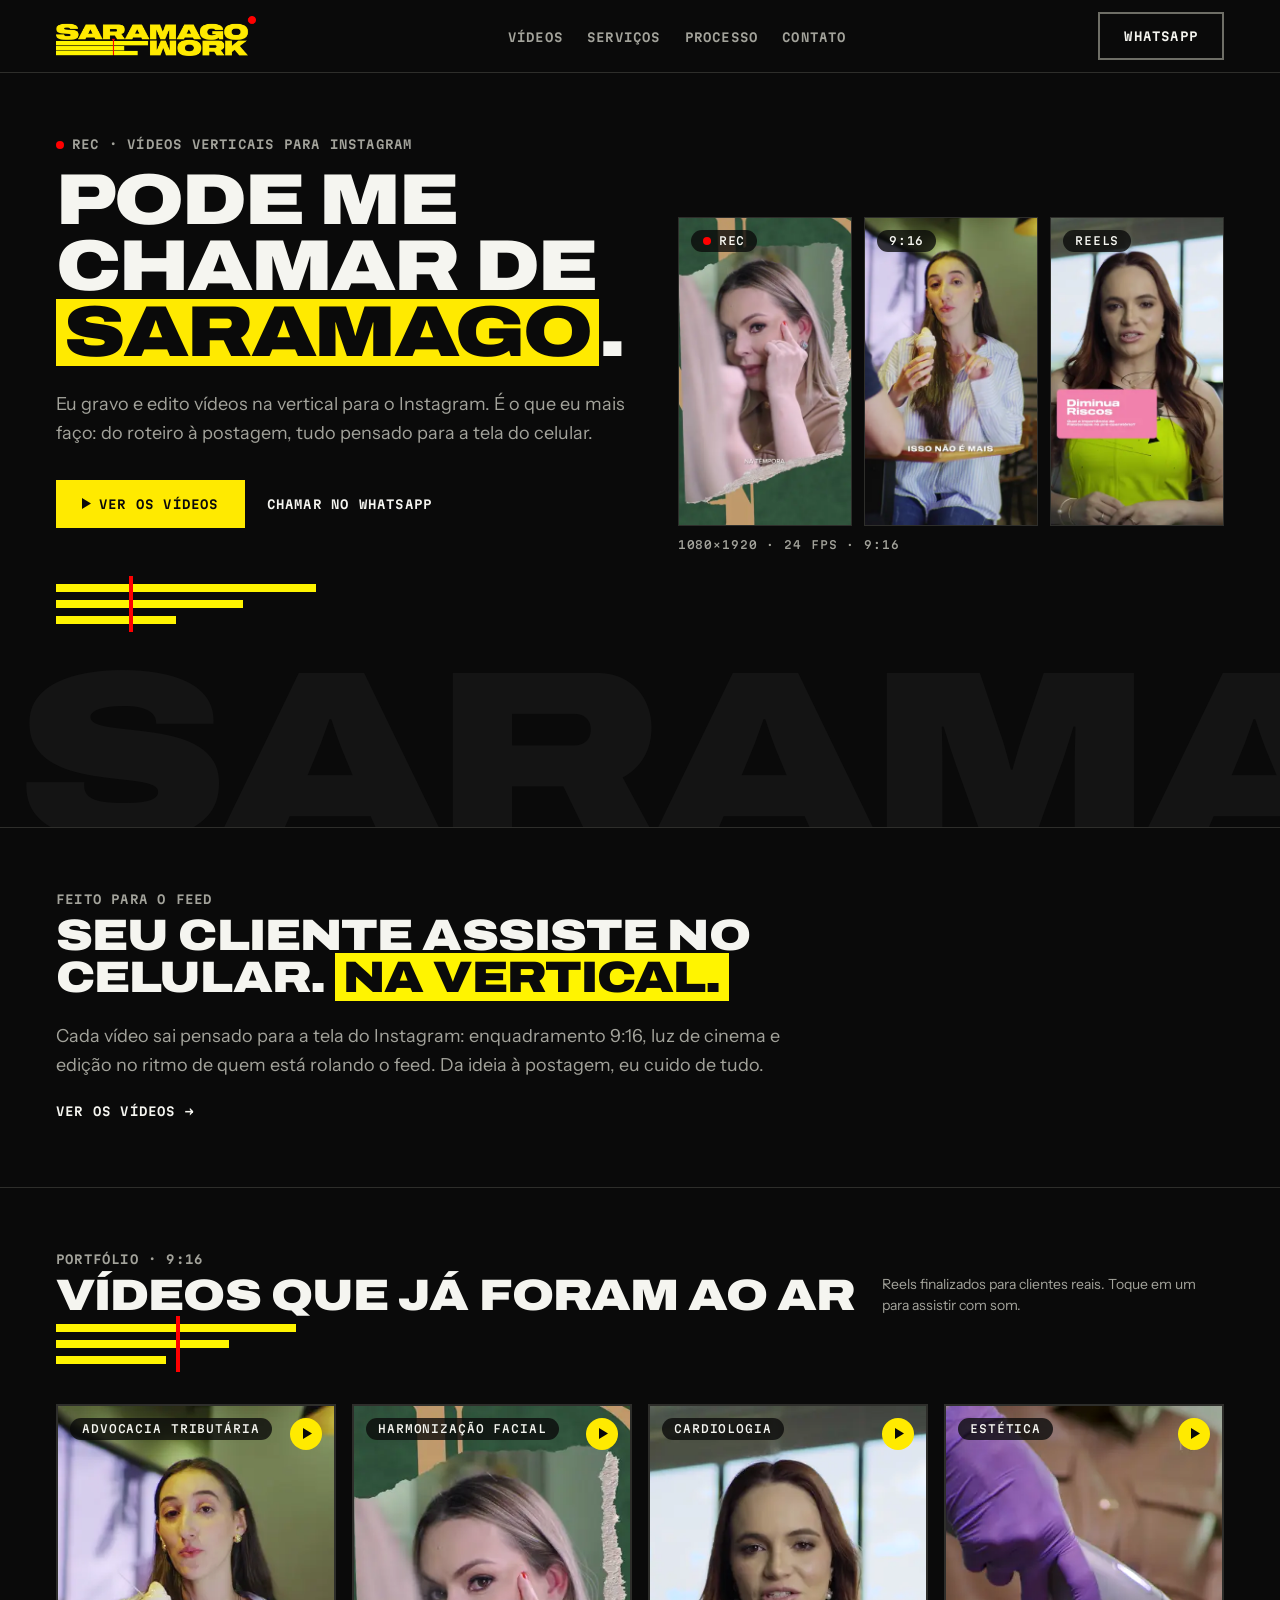
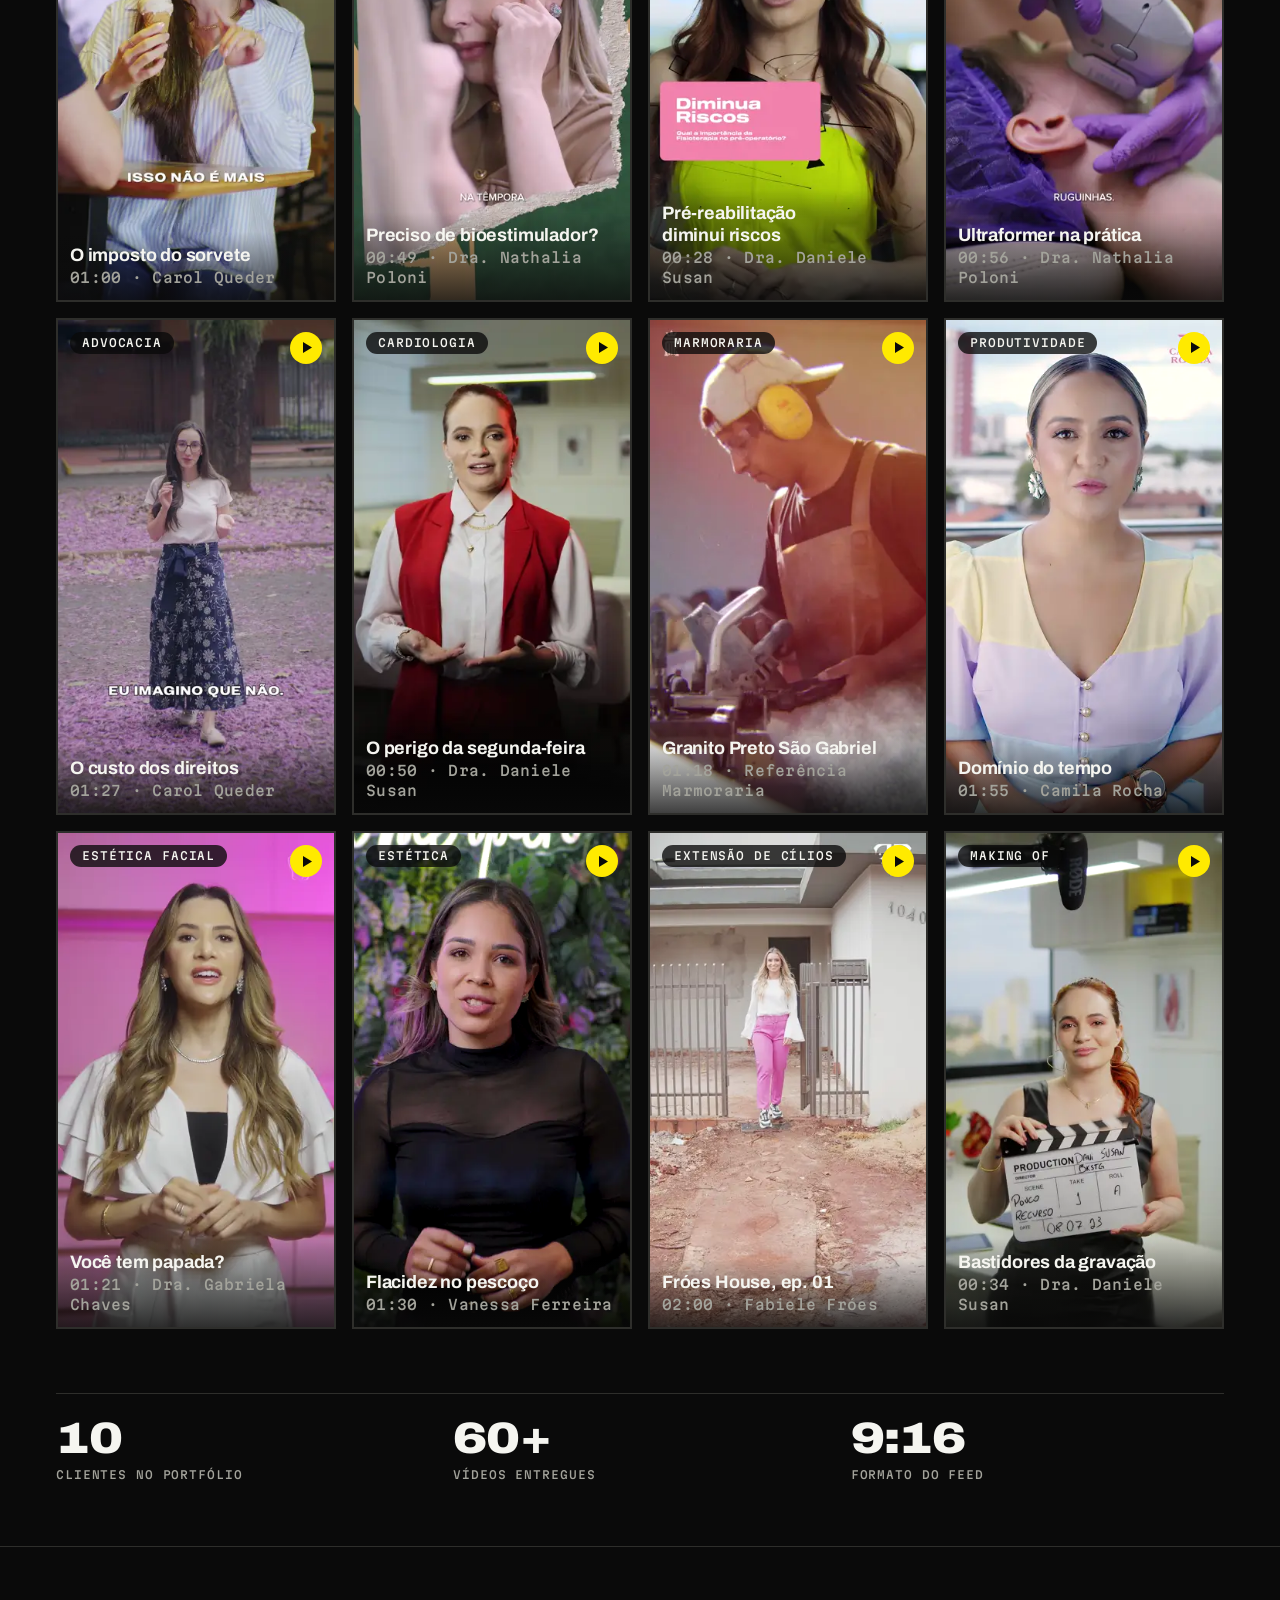
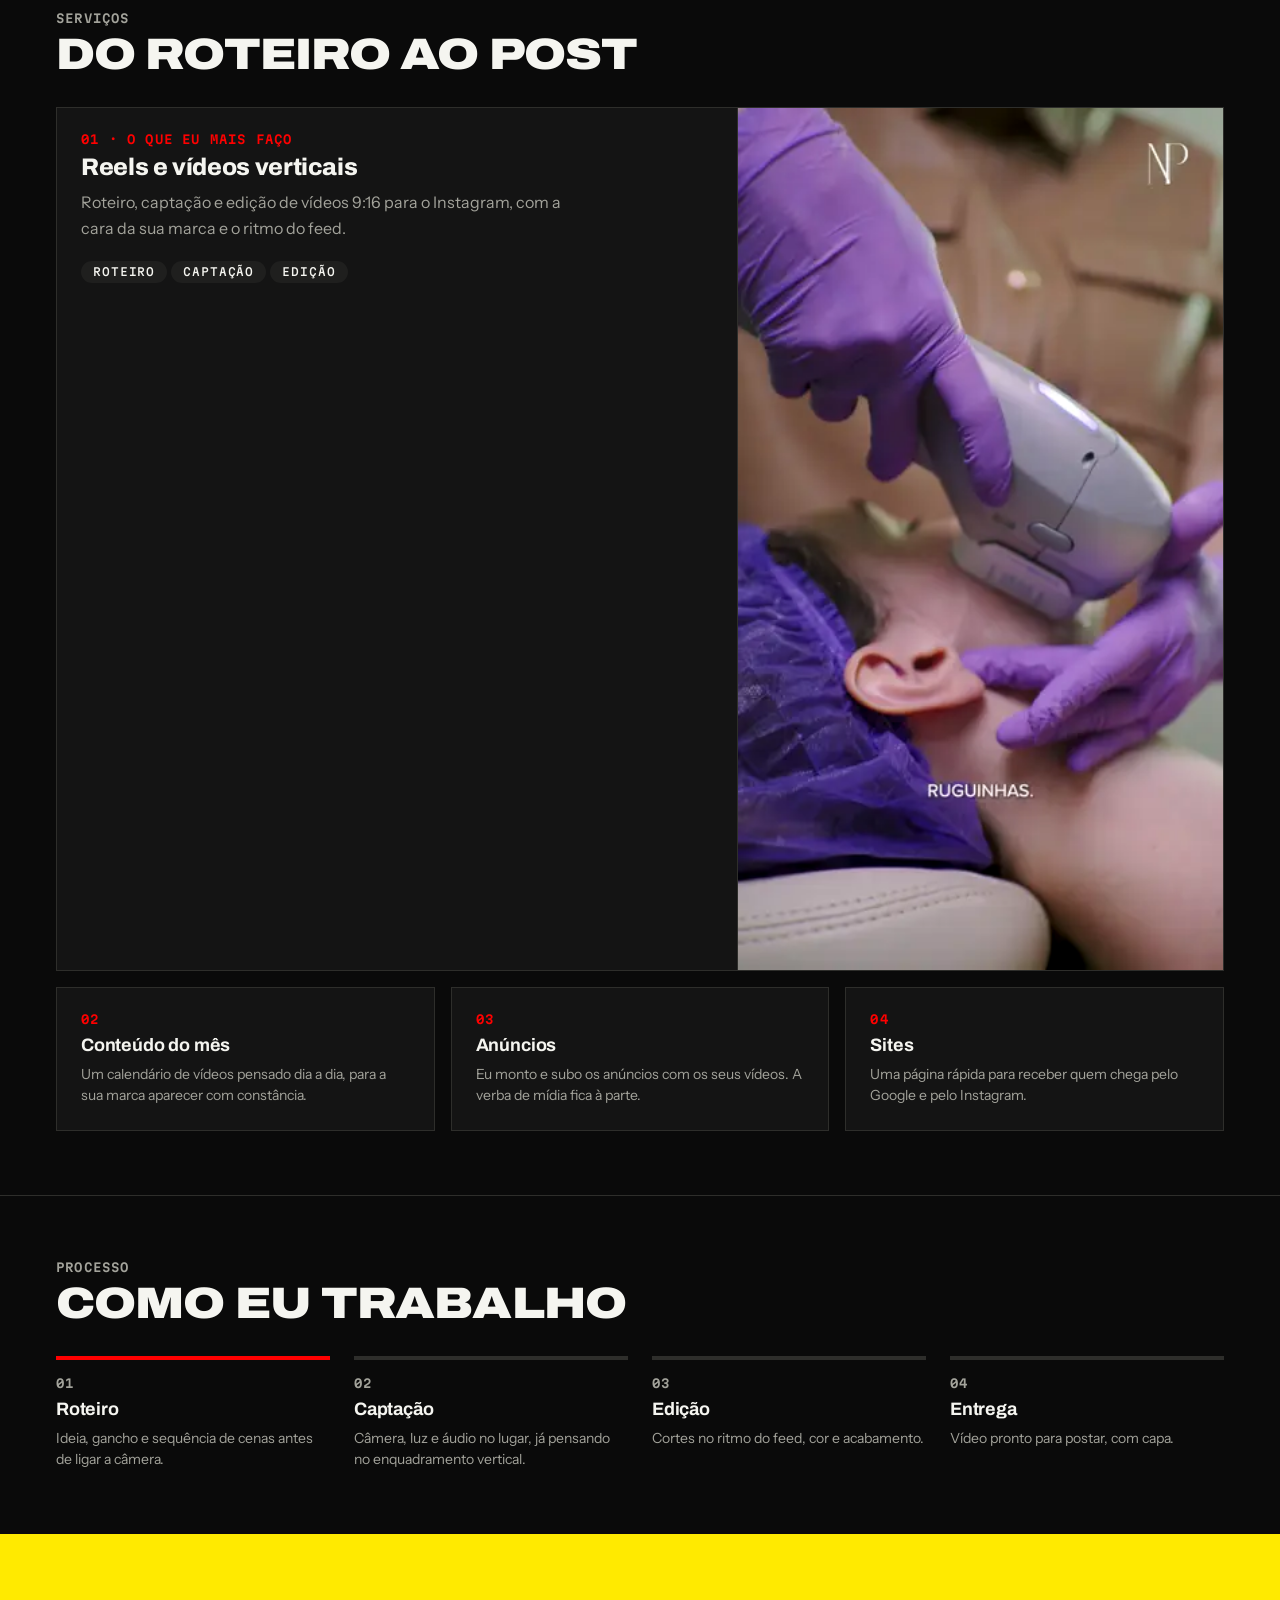
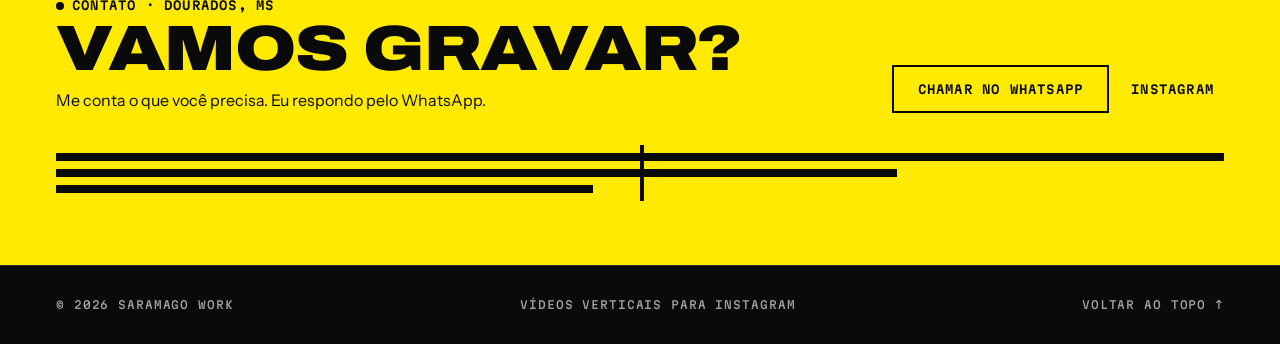
==== commit 6fa3cdd3: "Dificulta baixar os vídeos Os controles nativos saíram: era do menu de três pontos que vinha o Baixa" ====
--- a/index.html
+++ b/index.html
@@ -53,15 +53,15 @@
 
       <div class="hero__reels" aria-hidden="true">
         <figure class="reel">
-          <video muted loop playsinline preload="none" poster="assets/videos/reel-02.webp" data-src="assets/videos/reel-02.mp4"></video>
+          <video muted loop playsinline preload="none" poster="assets/videos/reel-02.webp" data-reel="02"></video>
           <span class="chip"><span class="rec-dot"></span>REC</span>
         </figure>
         <figure class="reel">
-          <video muted loop playsinline preload="none" poster="assets/videos/reel-01.webp" data-src="assets/videos/reel-01.mp4"></video>
+          <video muted loop playsinline preload="none" poster="assets/videos/reel-01.webp" data-reel="01"></video>
           <span class="chip">9:16</span>
         </figure>
         <figure class="reel reel--third">
-          <video muted loop playsinline preload="none" poster="assets/videos/reel-03.webp" data-src="assets/videos/reel-03.mp4"></video>
+          <video muted loop playsinline preload="none" poster="assets/videos/reel-03.webp" data-reel="03"></video>
           <span class="chip">Reels</span>
         </figure>
         <p class="hero__spec micro">1080×1920 · 24 fps · 9:16</p>
@@ -93,7 +93,7 @@
       <ul class="video-grid">
         <li>
           <button class="video-card" type="button" aria-label="Assistir em tela cheia: O imposto do sorvete · Carol Queder">
-            <video muted loop playsinline preload="none" poster="assets/videos/reel-01.webp" data-src="assets/videos/reel-01.mp4" data-full="assets/videos/reel-01-full.mp4"></video>
+            <video muted loop playsinline preload="none" poster="assets/videos/reel-01.webp" data-reel="01"></video>
             <span class="chip">Advocacia tributária</span>
             <span class="video-card__meta"><span class="video-card__title h3">O imposto do sorvete</span><span class="video-card__info data">01:00 · Carol Queder</span></span>
             <span class="play" aria-hidden="true"><svg viewBox="0 0 10 12"><path d="M0 0l10 6-10 6z" fill="currentColor"/></svg></span>
@@ -101,7 +101,7 @@
         </li>
         <li>
           <button class="video-card" type="button" aria-label="Assistir em tela cheia: Preciso de bioestimulador? · Dra. Nathalia Poloni">
-            <video muted loop playsinline preload="none" poster="assets/videos/reel-02.webp" data-src="assets/videos/reel-02.mp4" data-full="assets/videos/reel-02-full.mp4"></video>
+            <video muted loop playsinline preload="none" poster="assets/videos/reel-02.webp" data-reel="02"></video>
             <span class="chip">Harmonização facial</span>
             <span class="video-card__meta"><span class="video-card__title h3">Preciso de bioestimulador?</span><span class="video-card__info data">00:49 · Dra. Nathalia Poloni</span></span>
             <span class="play" aria-hidden="true"><svg viewBox="0 0 10 12"><path d="M0 0l10 6-10 6z" fill="currentColor"/></svg></span>
@@ -109,7 +109,7 @@
         </li>
         <li>
           <button class="video-card" type="button" aria-label="Assistir em tela cheia: Pré-reabilitação diminui riscos · Dra. Daniele Susan">
-            <video muted loop playsinline preload="none" poster="assets/videos/reel-03.webp" data-src="assets/videos/reel-03.mp4" data-full="assets/videos/reel-03-full.mp4"></video>
+            <video muted loop playsinline preload="none" poster="assets/videos/reel-03.webp" data-reel="03"></video>
             <span class="chip">Cardiologia</span>
             <span class="video-card__meta"><span class="video-card__title h3">Pré-reabilitação diminui riscos</span><span class="video-card__info data">00:28 · Dra. Daniele Susan</span></span>
             <span class="play" aria-hidden="true"><svg viewBox="0 0 10 12"><path d="M0 0l10 6-10 6z" fill="currentColor"/></svg></span>
@@ -117,7 +117,7 @@
         </li>
         <li>
           <button class="video-card" type="button" aria-label="Assistir em tela cheia: Ultraformer na prática · Dra. Nathalia Poloni">
-            <video muted loop playsinline preload="none" poster="assets/videos/reel-04.webp" data-src="assets/videos/reel-04.mp4" data-full="assets/videos/reel-04-full.mp4"></video>
+            <video muted loop playsinline preload="none" poster="assets/videos/reel-04.webp" data-reel="04"></video>
             <span class="chip">Estética</span>
             <span class="video-card__meta"><span class="video-card__title h3">Ultraformer na prática</span><span class="video-card__info data">00:56 · Dra. Nathalia Poloni</span></span>
             <span class="play" aria-hidden="true"><svg viewBox="0 0 10 12"><path d="M0 0l10 6-10 6z" fill="currentColor"/></svg></span>
@@ -125,7 +125,7 @@
         </li>
         <li>
           <button class="video-card" type="button" aria-label="Assistir em tela cheia: O custo dos direitos · Carol Queder">
-            <video muted loop playsinline preload="none" poster="assets/videos/reel-05.webp" data-src="assets/videos/reel-05.mp4" data-full="assets/videos/reel-05-full.mp4"></video>
+            <video muted loop playsinline preload="none" poster="assets/videos/reel-05.webp" data-reel="05"></video>
             <span class="chip">Advocacia</span>
             <span class="video-card__meta"><span class="video-card__title h3">O custo dos direitos</span><span class="video-card__info data">01:27 · Carol Queder</span></span>
             <span class="play" aria-hidden="true"><svg viewBox="0 0 10 12"><path d="M0 0l10 6-10 6z" fill="currentColor"/></svg></span>
@@ -133,7 +133,7 @@
         </li>
         <li>
           <button class="video-card" type="button" aria-label="Assistir em tela cheia: O perigo da segunda-feira · Dra. Daniele Susan">
-            <video muted loop playsinline preload="none" poster="assets/videos/reel-06.webp" data-src="assets/videos/reel-06.mp4" data-full="assets/videos/reel-06-full.mp4"></video>
+            <video muted loop playsinline preload="none" poster="assets/videos/reel-06.webp" data-reel="06"></video>
             <span class="chip">Cardiologia</span>
             <span class="video-card__meta"><span class="video-card__title h3">O perigo da segunda-feira</span><span class="video-card__info data">00:50 · Dra. Daniele Susan</span></span>
             <span class="play" aria-hidden="true"><svg viewBox="0 0 10 12"><path d="M0 0l10 6-10 6z" fill="currentColor"/></svg></span>
@@ -141,7 +141,7 @@
         </li>
         <li>
           <button class="video-card" type="button" aria-label="Assistir em tela cheia: Granito Preto São Gabriel · Referência Marmoraria">
-            <video muted loop playsinline preload="none" poster="assets/videos/reel-07.webp" data-src="assets/videos/reel-07.mp4" data-full="assets/videos/reel-07-full.mp4"></video>
+            <video muted loop playsinline preload="none" poster="assets/videos/reel-07.webp" data-reel="07"></video>
             <span class="chip">Marmoraria</span>
             <span class="video-card__meta"><span class="video-card__title h3">Granito Preto São Gabriel</span><span class="video-card__info data">01:18 · Referência Marmoraria</span></span>
             <span class="play" aria-hidden="true"><svg viewBox="0 0 10 12"><path d="M0 0l10 6-10 6z" fill="currentColor"/></svg></span>
@@ -149,7 +149,7 @@
         </li>
         <li>
           <button class="video-card" type="button" aria-label="Assistir em tela cheia: Domínio do tempo · Camila Rocha">
-            <video muted loop playsinline preload="none" poster="assets/videos/reel-08.webp" data-src="assets/videos/reel-08.mp4" data-full="assets/videos/reel-08-full.mp4"></video>
+            <video muted loop playsinline preload="none" poster="assets/videos/reel-08.webp" data-reel="08"></video>
             <span class="chip">Produtividade</span>
             <span class="video-card__meta"><span class="video-card__title h3">Domínio do tempo</span><span class="video-card__info data">01:55 · Camila Rocha</span></span>
             <span class="play" aria-hidden="true"><svg viewBox="0 0 10 12"><path d="M0 0l10 6-10 6z" fill="currentColor"/></svg></span>
@@ -157,7 +157,7 @@
         </li>
         <li>
           <button class="video-card" type="button" aria-label="Assistir em tela cheia: Você tem papada? · Dra. Gabriela Chaves">
-            <video muted loop playsinline preload="none" poster="assets/videos/reel-09.webp" data-src="assets/videos/reel-09.mp4" data-full="assets/videos/reel-09-full.mp4"></video>
+            <video muted loop playsinline preload="none" poster="assets/videos/reel-09.webp" data-reel="09"></video>
             <span class="chip">Estética facial</span>
             <span class="video-card__meta"><span class="video-card__title h3">Você tem papada?</span><span class="video-card__info data">01:21 · Dra. Gabriela Chaves</span></span>
             <span class="play" aria-hidden="true"><svg viewBox="0 0 10 12"><path d="M0 0l10 6-10 6z" fill="currentColor"/></svg></span>
@@ -165,7 +165,7 @@
         </li>
         <li>
           <button class="video-card" type="button" aria-label="Assistir em tela cheia: Flacidez no pescoço · Vanessa Ferreira">
-            <video muted loop playsinline preload="none" poster="assets/videos/reel-10.webp" data-src="assets/videos/reel-10.mp4" data-full="assets/videos/reel-10-full.mp4"></video>
+            <video muted loop playsinline preload="none" poster="assets/videos/reel-10.webp" data-reel="10"></video>
             <span class="chip">Estética</span>
             <span class="video-card__meta"><span class="video-card__title h3">Flacidez no pescoço</span><span class="video-card__info data">01:30 · Vanessa Ferreira</span></span>
             <span class="play" aria-hidden="true"><svg viewBox="0 0 10 12"><path d="M0 0l10 6-10 6z" fill="currentColor"/></svg></span>
@@ -173,7 +173,7 @@
         </li>
         <li>
           <button class="video-card" type="button" aria-label="Assistir em tela cheia: Fróes House, ep. 01 · Fabiele Fróes">
-            <video muted loop playsinline preload="none" poster="assets/videos/reel-11.webp" data-src="assets/videos/reel-11.mp4" data-full="assets/videos/reel-11-full.mp4"></video>
+            <video muted loop playsinline preload="none" poster="assets/videos/reel-11.webp" data-reel="11"></video>
             <span class="chip">Extensão de cílios</span>
             <span class="video-card__meta"><span class="video-card__title h3">Fróes House, ep. 01</span><span class="video-card__info data">02:00 · Fabiele Fróes</span></span>
             <span class="play" aria-hidden="true"><svg viewBox="0 0 10 12"><path d="M0 0l10 6-10 6z" fill="currentColor"/></svg></span>
@@ -181,7 +181,7 @@
         </li>
         <li>
           <button class="video-card" type="button" aria-label="Assistir em tela cheia: Bastidores da gravação · Dra. Daniele Susan">
-            <video muted loop playsinline preload="none" poster="assets/videos/reel-12.webp" data-src="assets/videos/reel-12.mp4" data-full="assets/videos/reel-12-full.mp4"></video>
+            <video muted loop playsinline preload="none" poster="assets/videos/reel-12.webp" data-reel="12"></video>
             <span class="chip">Making of</span>
             <span class="video-card__meta"><span class="video-card__title h3">Bastidores da gravação</span><span class="video-card__info data">00:34 · Dra. Daniele Susan</span></span>
             <span class="play" aria-hidden="true"><svg viewBox="0 0 10 12"><path d="M0 0l10 6-10 6z" fill="currentColor"/></svg></span>
@@ -219,7 +219,7 @@
             </ul>
           </div>
           <div class="service__media">
-            <video muted loop playsinline preload="none" poster="assets/videos/reel-04.webp" data-src="assets/videos/reel-04.mp4" aria-hidden="true"></video>
+            <video muted loop playsinline preload="none" poster="assets/videos/reel-04.webp" data-reel="04" aria-hidden="true"></video>
           </div>
         </article>
         <article class="service">
@@ -300,7 +300,24 @@
 
 <div class="lightbox" id="lightbox" role="dialog" aria-modal="true" aria-label="Vídeo em tela cheia" hidden>
   <div class="lightbox__stage">
-    <video class="lightbox__video" playsinline controls></video>
+    <div class="player">
+      <video class="lightbox__video" playsinline preload="metadata"
+             controlslist="nodownload noplaybackrate noremoteplayback"
+             disablepictureinpicture disableremoteplayback></video>
+      <button class="player__tap" type="button" data-play aria-label="Tocar ou pausar o vídeo"></button>
+      <div class="player__bar">
+        <button class="player__btn" type="button" data-play aria-label="Tocar ou pausar o vídeo">
+          <svg viewBox="0 0 12 14" aria-hidden="true" data-icon-play><path d="M0 0l12 7-12 7z" fill="currentColor"/></svg>
+          <svg viewBox="0 0 12 14" aria-hidden="true" data-icon-pause hidden><path d="M0 0h4v14H0zM8 0h4v14H8z" fill="currentColor"/></svg>
+        </button>
+        <input class="player__seek" type="range" min="0" max="1000" step="1" value="0" data-seek aria-label="Posição do vídeo">
+        <span class="player__time" data-time>00:00 / 00:00</span>
+        <button class="player__btn" type="button" data-mute aria-label="Silenciar o vídeo">
+          <svg viewBox="0 0 16 14" aria-hidden="true" data-icon-sound><path d="M1 5h3l4-4v12L4 9H1z" fill="currentColor"/><path d="M11 4.5a4 4 0 010 5M13 2.5a7 7 0 010 9" fill="none" stroke="currentColor" stroke-width="1.4" stroke-linecap="round"/></svg>
+          <svg viewBox="0 0 16 14" aria-hidden="true" data-icon-mute hidden><path d="M1 5h3l4-4v12L4 9H1z" fill="currentColor"/><path d="M11 5l4 4M15 5l-4 4" fill="none" stroke="currentColor" stroke-width="1.4" stroke-linecap="round"/></svg>
+        </button>
+      </div>
+    </div>
     <p class="lightbox__caption micro"><span data-lb-title></span><span data-lb-count></span></p>
   </div>
   <button class="icon-btn lightbox__close" type="button" aria-label="Fechar"><svg viewBox="0 0 16 16" aria-hidden="true"><path d="M3 3l10 10M13 3L3 13" stroke="currentColor" stroke-width="1.6" stroke-linecap="round"/></svg></button>
@@ -326,6 +343,18 @@
 
   const reduceMotion = window.matchMedia("(prefers-reduced-motion: reduce)");
 
+  // O caminho dos arquivos fica aqui, e não no HTML: quem ler a página não encontra a lista.
+  // Isso só dificulta — qualquer pessoa ainda vê o endereço na aba de rede do navegador.
+  const fonte = (id, completo) => `assets/videos/reel-${id}${completo ? "-full" : ""}.mp4`;
+
+  // Fecha os caminhos fáceis de salvar o vídeo: menu do botão direito, toque longo no iOS e arrastar para fora.
+  document.addEventListener("contextmenu", (event) => {
+    if (event.target.closest("video, .video-card, .reel, .player")) event.preventDefault();
+  });
+  document.addEventListener("dragstart", (event) => {
+    if (event.target.closest("video, .video-card, .reel, .player")) event.preventDefault();
+  });
+
   // Vídeos só carregam perto da tela e só tocam enquanto aparecem.
   // Em conexão lenta (2G/3G) ou com economia de dados, ficam só as capas até alguém abrir a tela cheia.
   const connection = navigator.connection;
@@ -333,7 +362,7 @@
   const observer = new IntersectionObserver((entries) => {
     for (const { target: video, isIntersecting } of entries) {
       if (isIntersecting) {
-        if (!video.getAttribute("src")) video.src = video.dataset.src;
+        if (!video.getAttribute("src")) video.src = fonte(video.dataset.reel, false);
         video.muted = true;
         video.play().catch(() => {});
       } else if (!video.paused) {
@@ -342,29 +371,71 @@
     }
   }, { rootMargin: "100px 0px", threshold: 0.15 });
   if (!reduceMotion.matches && !slowNetwork) {
-    document.querySelectorAll("video[data-src]").forEach((video) => observer.observe(video));
-  }
-
-  // Tela cheia
+    document.querySelectorAll("video[data-reel]").forEach((video) => observer.observe(video));
+  }
+
+  // Tela cheia, com controles próprios: os controles nativos trazem o menu de três pontos,
+  // e é de lá que sai o "Baixar vídeo".
   const cards = [...document.querySelectorAll(".video-card")];
   const lightbox = document.getElementById("lightbox");
   const lbVideo = lightbox.querySelector(".lightbox__video");
   const lbTitle = lightbox.querySelector("[data-lb-title]");
   const lbCount = lightbox.querySelector("[data-lb-count]");
   const closeBtn = lightbox.querySelector(".lightbox__close");
+  const seek = lightbox.querySelector("[data-seek]");
+  const timeLabel = lightbox.querySelector("[data-time]");
+  const muteBtn = lightbox.querySelector("[data-mute]");
+  const iconPlay = lightbox.querySelector("[data-icon-play]");
+  const iconPause = lightbox.querySelector("[data-icon-pause]");
+  const iconSound = lightbox.querySelector("[data-icon-sound]");
+  const iconMute = lightbox.querySelector("[data-icon-mute]");
   const pad = (n) => String(n).padStart(2, "0");
+  const clock = (s) => (Number.isFinite(s) ? `${pad(Math.floor(s / 60))}:${pad(Math.floor(s % 60))}` : "00:00");
   let current = 0;
   let lastFocus = null;
+  let arrastando = false;
+
+  // Em SVG a propriedade .hidden não reflete no atributo, então o seletor [hidden] do CSS
+  // não enxergaria a troca: aqui o atributo é mexido na mão.
+  const mostrar = (el, visivel) => el.toggleAttribute("hidden", !visivel);
+
+  function marcarPlay() {
+    const tocando = !lbVideo.paused && !lbVideo.ended;
+    mostrar(iconPlay, !tocando);
+    mostrar(iconPause, tocando);
+  }
+
+  function marcarSom() {
+    mostrar(iconSound, !lbVideo.muted);
+    mostrar(iconMute, lbVideo.muted);
+    muteBtn.setAttribute("aria-label", lbVideo.muted ? "Ativar o som do vídeo" : "Silenciar o vídeo");
+  }
+
+  function marcarTempo() {
+    const total = lbVideo.duration;
+    timeLabel.textContent = `${clock(lbVideo.currentTime)} / ${clock(total)}`;
+    if (!arrastando && Number.isFinite(total) && total > 0) {
+      seek.value = String(Math.round((lbVideo.currentTime / total) * 1000));
+    }
+  }
+
+  function alternarPlay() {
+    if (lbVideo.paused) lbVideo.play().catch(() => {});
+    else lbVideo.pause();
+  }
 
   function show(index) {
     current = (index + cards.length) % cards.length;
     const card = cards[current];
     const source = card.querySelector("video");
     lbVideo.poster = source.poster;
-    lbVideo.src = source.dataset.full || source.dataset.src;
+    lbVideo.src = fonte(source.dataset.reel, true);
     lbVideo.muted = false;
+    seek.value = "0";
+    timeLabel.textContent = "00:00 / 00:00";
     lbTitle.textContent = card.querySelector(".video-card__title").textContent;
     lbCount.textContent = `${pad(current + 1)} / ${pad(cards.length)}`;
+    marcarSom();
     lbVideo.play().catch(() => {});
   }
 
@@ -391,13 +462,29 @@
   lightbox.querySelector(".lightbox__next").addEventListener("click", () => show(current + 1));
   lightbox.addEventListener("click", (event) => { if (event.target === lightbox) close(); });
 
+  lightbox.querySelectorAll("[data-play]").forEach((b) => b.addEventListener("click", alternarPlay));
+  muteBtn.addEventListener("click", () => { lbVideo.muted = !lbVideo.muted; marcarSom(); });
+  lbVideo.addEventListener("play", marcarPlay);
+  lbVideo.addEventListener("pause", marcarPlay);
+  lbVideo.addEventListener("ended", marcarPlay);
+  lbVideo.addEventListener("timeupdate", marcarTempo);
+  lbVideo.addEventListener("loadedmetadata", marcarTempo);
+  seek.addEventListener("pointerdown", () => { arrastando = true; });
+  seek.addEventListener("input", () => {
+    const total = lbVideo.duration;
+    if (Number.isFinite(total) && total > 0) lbVideo.currentTime = (Number(seek.value) / 1000) * total;
+  });
+  seek.addEventListener("change", () => { arrastando = false; });
+
   document.addEventListener("keydown", (event) => {
     if (lightbox.hidden) return;
+    const naBarra = document.activeElement === seek;
     if (event.key === "Escape") close();
-    else if (event.key === "ArrowLeft") show(current - 1);
-    else if (event.key === "ArrowRight") show(current + 1);
+    else if (event.key === " " && !naBarra) { event.preventDefault(); alternarPlay(); }
+    else if (event.key === "ArrowLeft" && !naBarra) show(current - 1);
+    else if (event.key === "ArrowRight" && !naBarra) show(current + 1);
     else if (event.key === "Tab") {
-      const focusable = [...lightbox.querySelectorAll("button, video[controls]")];
+      const focusable = [...lightbox.querySelectorAll("button, input")].filter((el) => el.offsetParent !== null);
       const first = focusable[0];
       const last = focusable[focusable.length - 1];
       if (event.shiftKey && document.activeElement === first) { event.preventDefault(); last.focus(); }
--- a/css/site.css
+++ b/css/site.css
@@ -269,6 +269,12 @@
   align-items: center;
 }
 
+/* Sem isto, o conteúdo define o mínimo e o grid passa da tela em 320px. */
+.hero__copy,
+.hero__reels {
+  min-width: 0;
+}
+
 @media (min-width: 900px) {
   .hero__inner { grid-template-columns: 1.05fr 1fr; }
 }
@@ -282,11 +288,13 @@
   font-family: var(--font-display);
   font-variation-settings: "wdth" 120, "wght" 900;
   font-weight: 900;
-  font-size: clamp(40px, 7vw, 72px);
+  /* O mínimo é o tamanho em que "Saramago" ainda cabe na goteira de 320px. */
+  font-size: clamp(34px, 7.5vw, 72px);
   line-height: 0.92;
   letter-spacing: -0.03em;
   text-transform: uppercase;
   text-wrap: balance;
+  overflow-wrap: break-word;
   color: var(--ink);
   margin: 0 0 var(--space-5);
 }
@@ -402,6 +410,18 @@
   margin-bottom: var(--space-6);
 }
 
+/* Um item de flex não encolhe abaixo do min-content: sem isto, um título
+   display-m longo empurra a seção para fora da tela em 320px. */
+.section-head > div,
+.cta__text {
+  min-width: 0;
+}
+
+.section-head h2,
+.cta__title {
+  overflow-wrap: break-word;
+}
+
 .section-head__rule {
   width: 240px;
   margin-top: calc(var(--space-6) * -1);
@@ -784,8 +804,129 @@
   max-height: 74vh;
   aspect-ratio: 9 / 16;
   background: var(--surface-100);
+  display: block;
+}
+
+/* ---------- Player próprio ----------
+   Os controles nativos trazem o menu de três pontos com "Baixar vídeo"; estes não.
+   Dificultar não é impedir: o endereço do arquivo continua visível na aba de rede. */
+
+.player {
+  position: relative;
   border: var(--stroke-bold) solid var(--brand-yellow);
-  display: block;
+  background: var(--surface-100);
+  overflow: hidden;
+}
+
+/* Nenhum vídeo recebe o toque direto: quem recebe é o botão por cima,
+   o que também tira o menu de contexto do próprio elemento. */
+video {
+  pointer-events: none;
+  user-select: none;
+  -webkit-user-select: none;
+  -webkit-touch-callout: none;
+  -webkit-user-drag: none;
+}
+
+.player__tap {
+  position: absolute;
+  inset: 0 0 56px;
+  width: 100%;
+  padding: 0;
+  background: transparent;
+  border: 0;
+  cursor: pointer;
+}
+
+.player__bar {
+  position: absolute;
+  inset: auto 0 0;
+  display: flex;
+  align-items: center;
+  gap: var(--space-3);
+  height: 56px;
+  padding-inline: var(--space-3);
+  background: var(--scrim);
+}
+
+.player__btn {
+  display: flex;
+  align-items: center;
+  justify-content: center;
+  width: 32px;
+  height: 32px;
+  flex: none;
+  padding: 0;
+  background: transparent;
+  color: var(--ink);
+  border: 0;
+  cursor: pointer;
+}
+
+.player__btn:hover {
+  color: var(--brand-yellow);
+}
+
+.player__btn svg {
+  width: 14px;
+  height: 14px;
+}
+
+.player__time {
+  font-family: var(--font-mono);
+  font-size: 11px;
+  line-height: 14px;
+  font-weight: 500;
+  letter-spacing: 0.04em;
+  font-variant-numeric: tabular-nums;
+  color: var(--ink);
+  white-space: nowrap;
+  flex: none;
+}
+
+.player__seek {
+  flex: 1 1 auto;
+  min-width: 0;
+  height: 20px;
+  margin: 0;
+  background: transparent;
+  cursor: pointer;
+  -webkit-appearance: none;
+  appearance: none;
+}
+
+.player__seek::-webkit-slider-runnable-track {
+  height: var(--stroke-mark);
+  background: var(--line-strong);
+}
+
+.player__seek::-webkit-slider-thumb {
+  -webkit-appearance: none;
+  appearance: none;
+  width: 10px;
+  height: 16px;
+  margin-top: -6px;
+  background: var(--brand-yellow);
+  border: 0;
+  border-radius: var(--radius-none);
+}
+
+.player__seek::-moz-range-track {
+  height: var(--stroke-mark);
+  background: var(--line-strong);
+}
+
+.player__seek::-moz-range-thumb {
+  width: 10px;
+  height: 16px;
+  background: var(--brand-yellow);
+  border: 0;
+  border-radius: var(--radius-none);
+}
+
+.player__seek:focus-visible {
+  outline: var(--stroke-bold) solid var(--focus);
+  outline-offset: 2px;
 }
 
 .lightbox__caption {
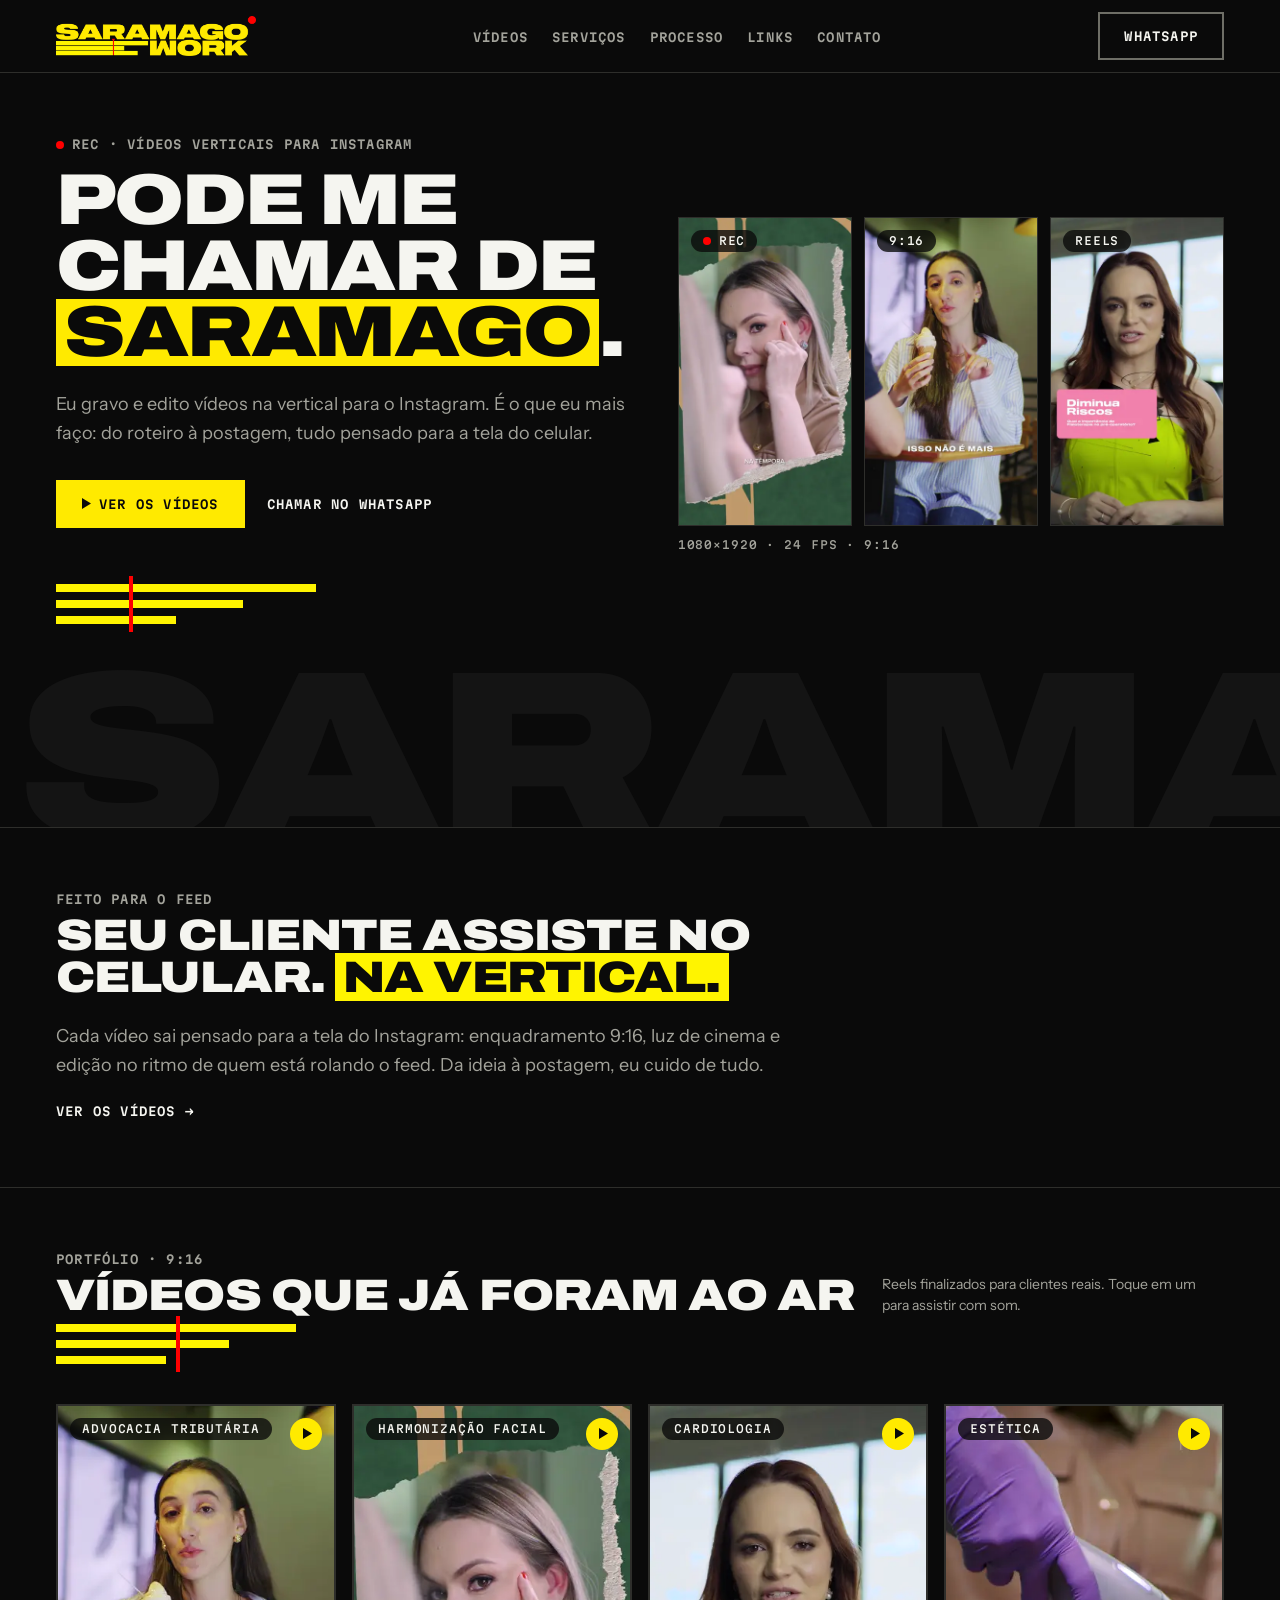
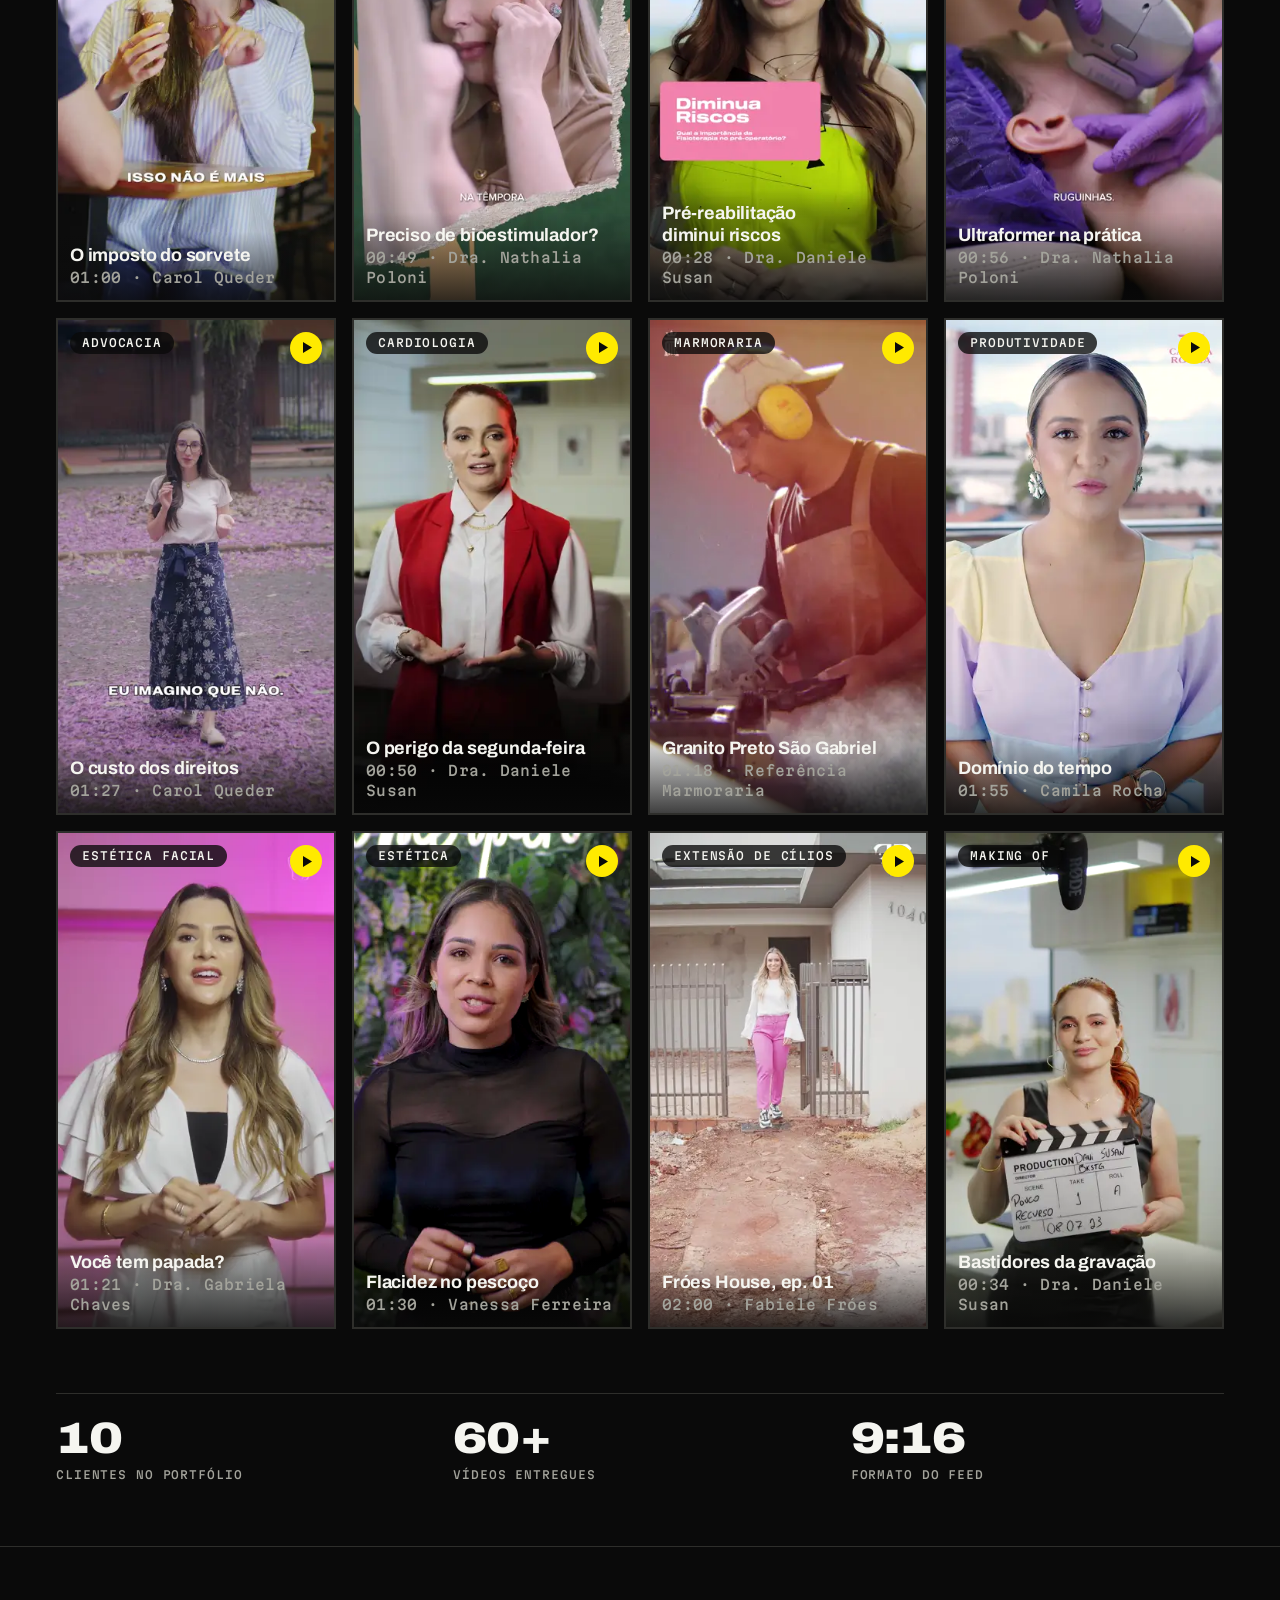
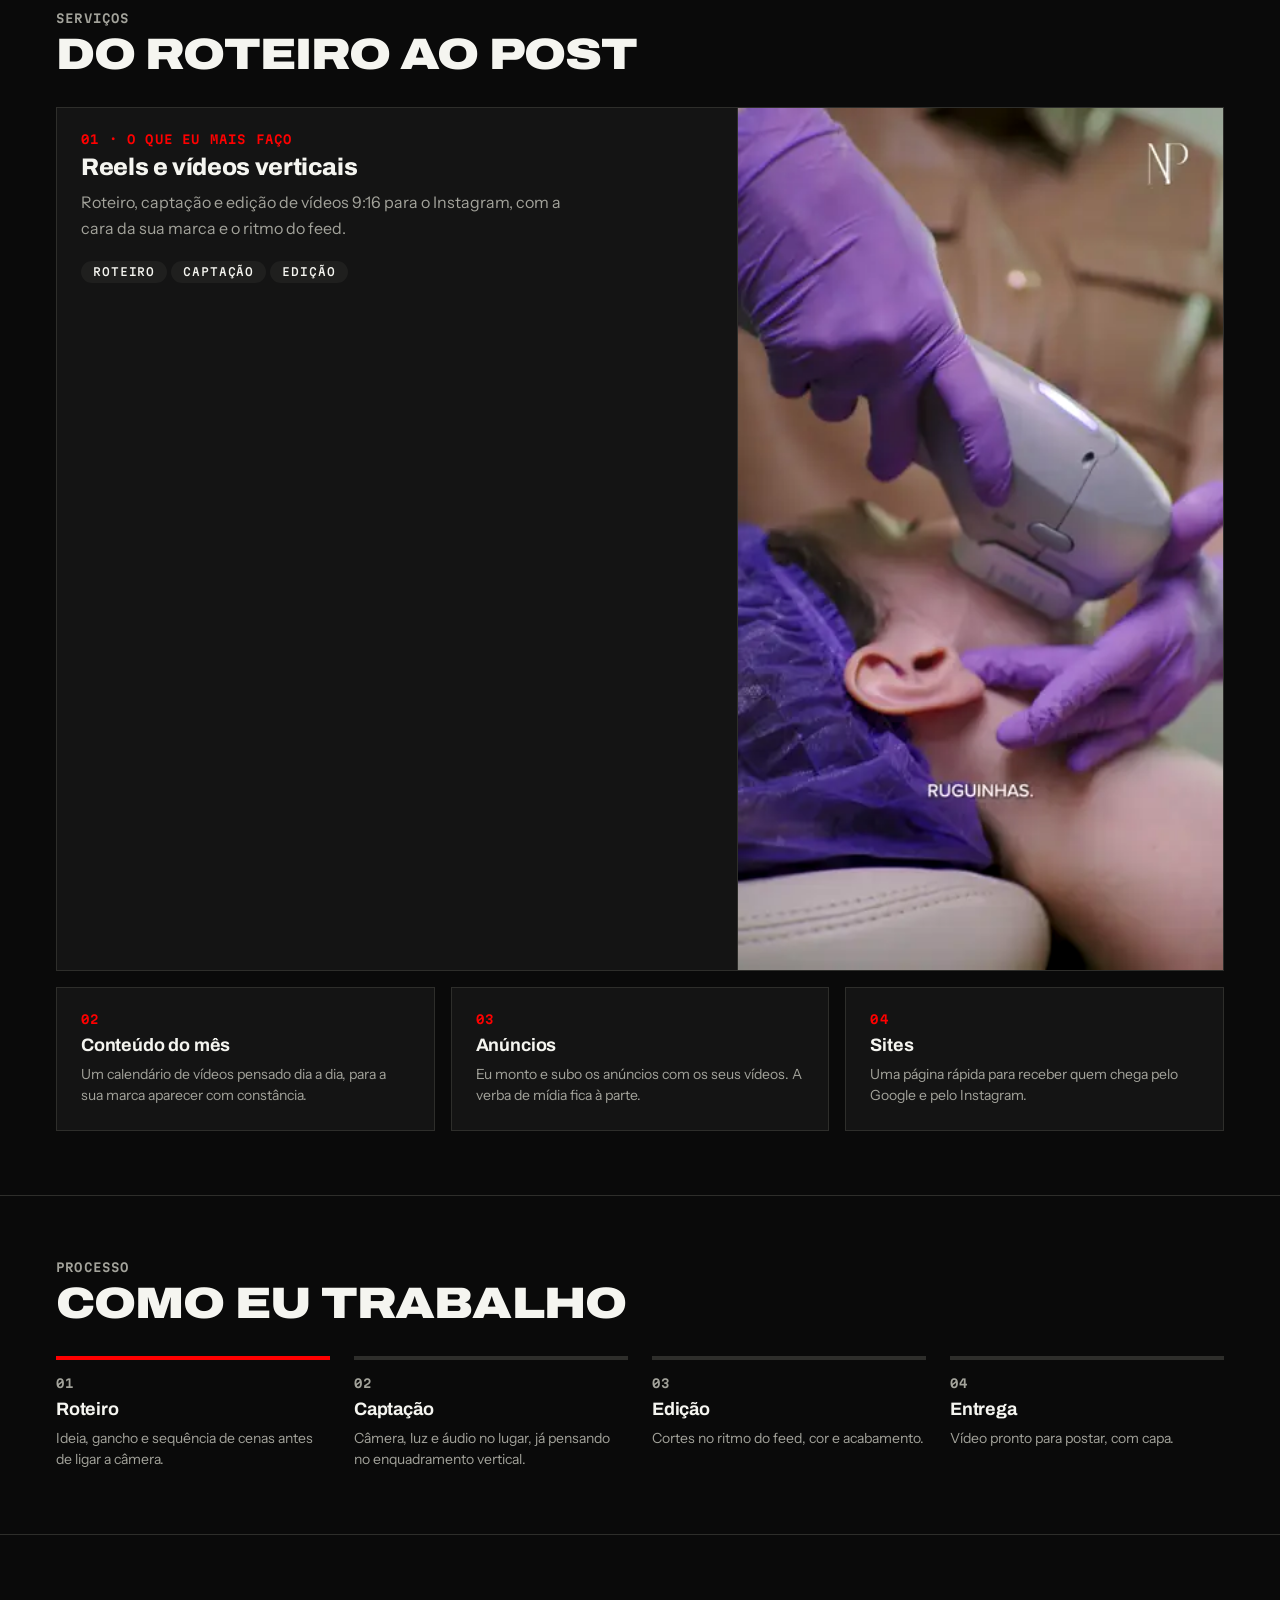
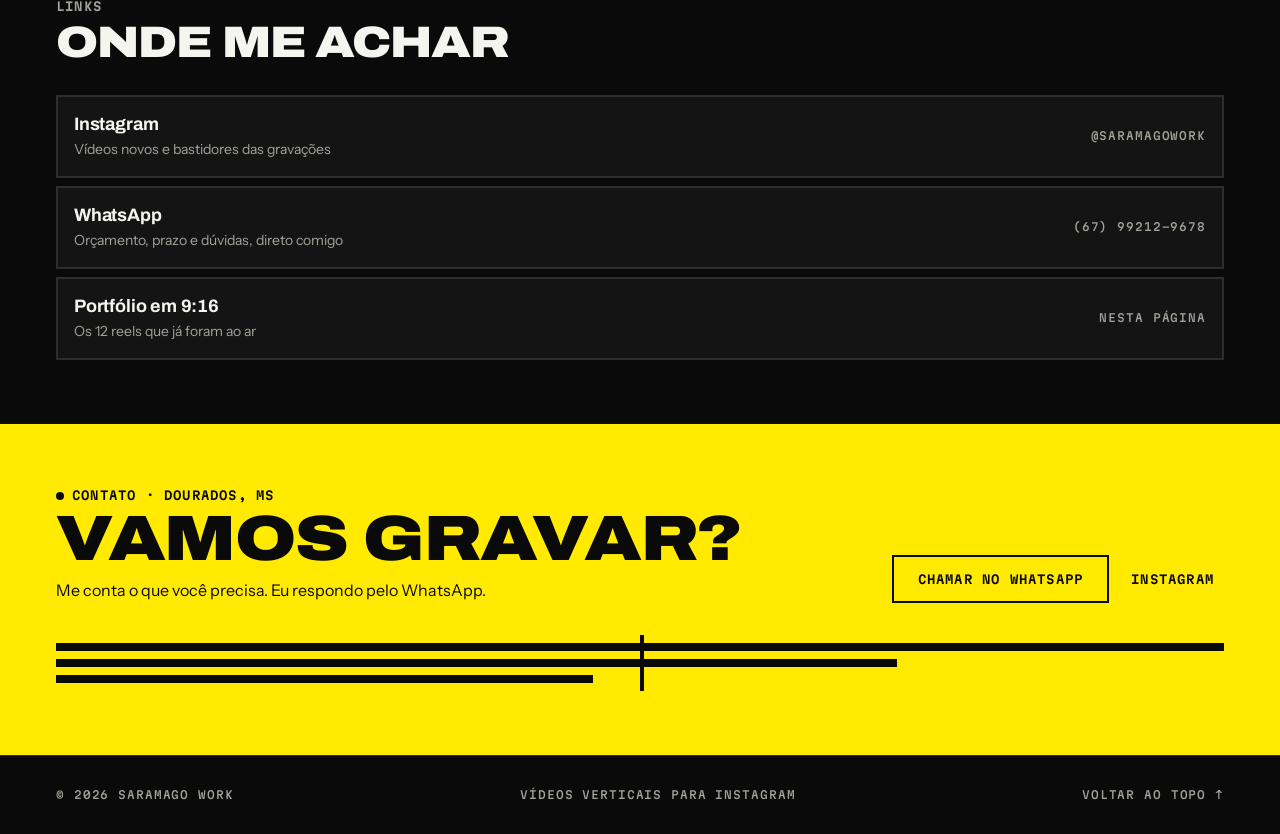
==== commit 8a2efde0: "Marca nas prévias da grade e seção de links na home As 12 prévias mudas (reel-NN.mp4, 6 s) também le" ====
--- a/index.html
+++ b/index.html
@@ -29,6 +29,7 @@
         <li><a class="label" href="#videos">Vídeos</a></li>
         <li><a class="label" href="#servicos">Serviços</a></li>
         <li><a class="label" href="#processo">Processo</a></li>
+        <li><a class="label" href="#links">Links</a></li>
         <li><a class="label" href="#contato">Contato</a></li>
       </ul>
     </nav>
@@ -274,6 +275,49 @@
     </div>
   </section>
 
+  <!-- TROCAR: acrescentar aqui os próximos links (cursos, canal, materiais) quando existirem.
+       Cada item é um <li> com o mesmo molde: título, linha de apoio e o destino à direita. -->
+  <section class="section" id="links" aria-labelledby="links-title">
+    <div class="wrap">
+      <header class="section-head">
+        <div>
+          <p class="label section-label">Links</p>
+          <h2 class="display-m" id="links-title">Onde me achar</h2>
+        </div>
+      </header>
+
+      <ul class="link-list">
+        <li>
+          <a class="link-card" href="https://www.instagram.com/saramagowork" target="_blank" rel="noopener" data-instagram>
+            <span class="link-card__text">
+              <span class="h3">Instagram</span>
+              <span class="body-s">Vídeos novos e bastidores das gravações</span>
+            </span>
+            <span class="micro link-card__dest">@saramagowork</span>
+          </a>
+        </li>
+        <li>
+          <a class="link-card" href="https://wa.me/5567992129678" target="_blank" rel="noopener" data-whatsapp>
+            <span class="link-card__text">
+              <span class="h3">WhatsApp</span>
+              <span class="body-s">Orçamento, prazo e dúvidas, direto comigo</span>
+            </span>
+            <span class="micro link-card__dest">(67) 99212-9678</span>
+          </a>
+        </li>
+        <li>
+          <a class="link-card" href="#videos">
+            <span class="link-card__text">
+              <span class="h3">Portfólio em 9:16</span>
+              <span class="body-s">Os 12 reels que já foram ao ar</span>
+            </span>
+            <span class="micro link-card__dest">Nesta página</span>
+          </a>
+        </li>
+      </ul>
+    </div>
+  </section>
+
   <section class="cta" id="contato" aria-labelledby="contato-title">
     <div class="wrap cta__inner">
       <div class="cta__text">
@@ -304,6 +348,7 @@
       <video class="lightbox__video" playsinline preload="metadata"
              controlslist="nodownload noplaybackrate noremoteplayback"
              disablepictureinpicture disableremoteplayback></video>
+      <img class="player__marca" src="design/assets/saramago-work-lockup-amarelo.png" width="720" height="146" alt="" aria-hidden="true" draggable="false">
       <button class="player__tap" type="button" data-play aria-label="Tocar ou pausar o vídeo"></button>
       <div class="player__bar">
         <button class="player__btn" type="button" data-play aria-label="Tocar ou pausar o vídeo">
--- a/css/site.css
+++ b/css/site.css
@@ -434,6 +434,56 @@
   margin: 0;
 }
 
+/* ---------- Hub de links ---------- */
+
+.link-list {
+  list-style: none;
+  margin: 0;
+  padding: 0;
+  display: flex;
+  flex-direction: column;
+  gap: var(--space-2);
+}
+
+.link-card {
+  display: flex;
+  align-items: center;
+  justify-content: space-between;
+  gap: var(--space-4);
+  min-height: 56px;
+  padding: var(--space-4);
+  background: var(--surface-100);
+  border: var(--stroke-bold) solid var(--line);
+  text-decoration: none;
+  transition: border-color 120ms linear;
+}
+
+.link-card:hover {
+  border-color: var(--brand-yellow);
+}
+
+.link-card__text {
+  display: flex;
+  flex-direction: column;
+  gap: var(--space-1);
+  min-width: 0;
+}
+
+.link-card__text .h3 {
+  display: block;
+  color: var(--ink);
+}
+
+.link-card__text .body-s {
+  display: block;
+  color: var(--ink-muted);
+}
+
+.link-card__dest {
+  color: var(--ink-muted);
+  white-space: nowrap;
+}
+
 /* ---------- Grade de vídeos ---------- */
 
 .video-grid {
@@ -828,6 +878,30 @@
   -webkit-user-drag: none;
 }
 
+/* Marca d'água: o lockup como está, só menor e mais apagado — o sistema não admite
+   sombra nem contorno no logotipo, então a legibilidade vem da opacidade.
+   Fica no alto à direita, longe das legendas queimadas no vídeo e da barra. */
+.player__marca {
+  position: absolute;
+  /* Centrada e logo acima da barra de controles, que ocupa os 56px de baixo. */
+  bottom: calc(56px + var(--space-3));
+  left: 50%;
+  transform: translateX(-50%);
+  z-index: 2;
+  width: 92px;
+  height: auto;
+  /* O PNG transparente, sem nada atrás: em cena clara ele fica mais apagado,
+     que é o preço de não pôr box nem sombra no logotipo. */
+  opacity: 0.7;
+  pointer-events: none;
+  user-select: none;
+  -webkit-user-drag: none;
+}
+
+@media (max-width: 480px) {
+  .player__marca { width: 72px; }
+}
+
 .player__tap {
   position: absolute;
   inset: 0 0 56px;
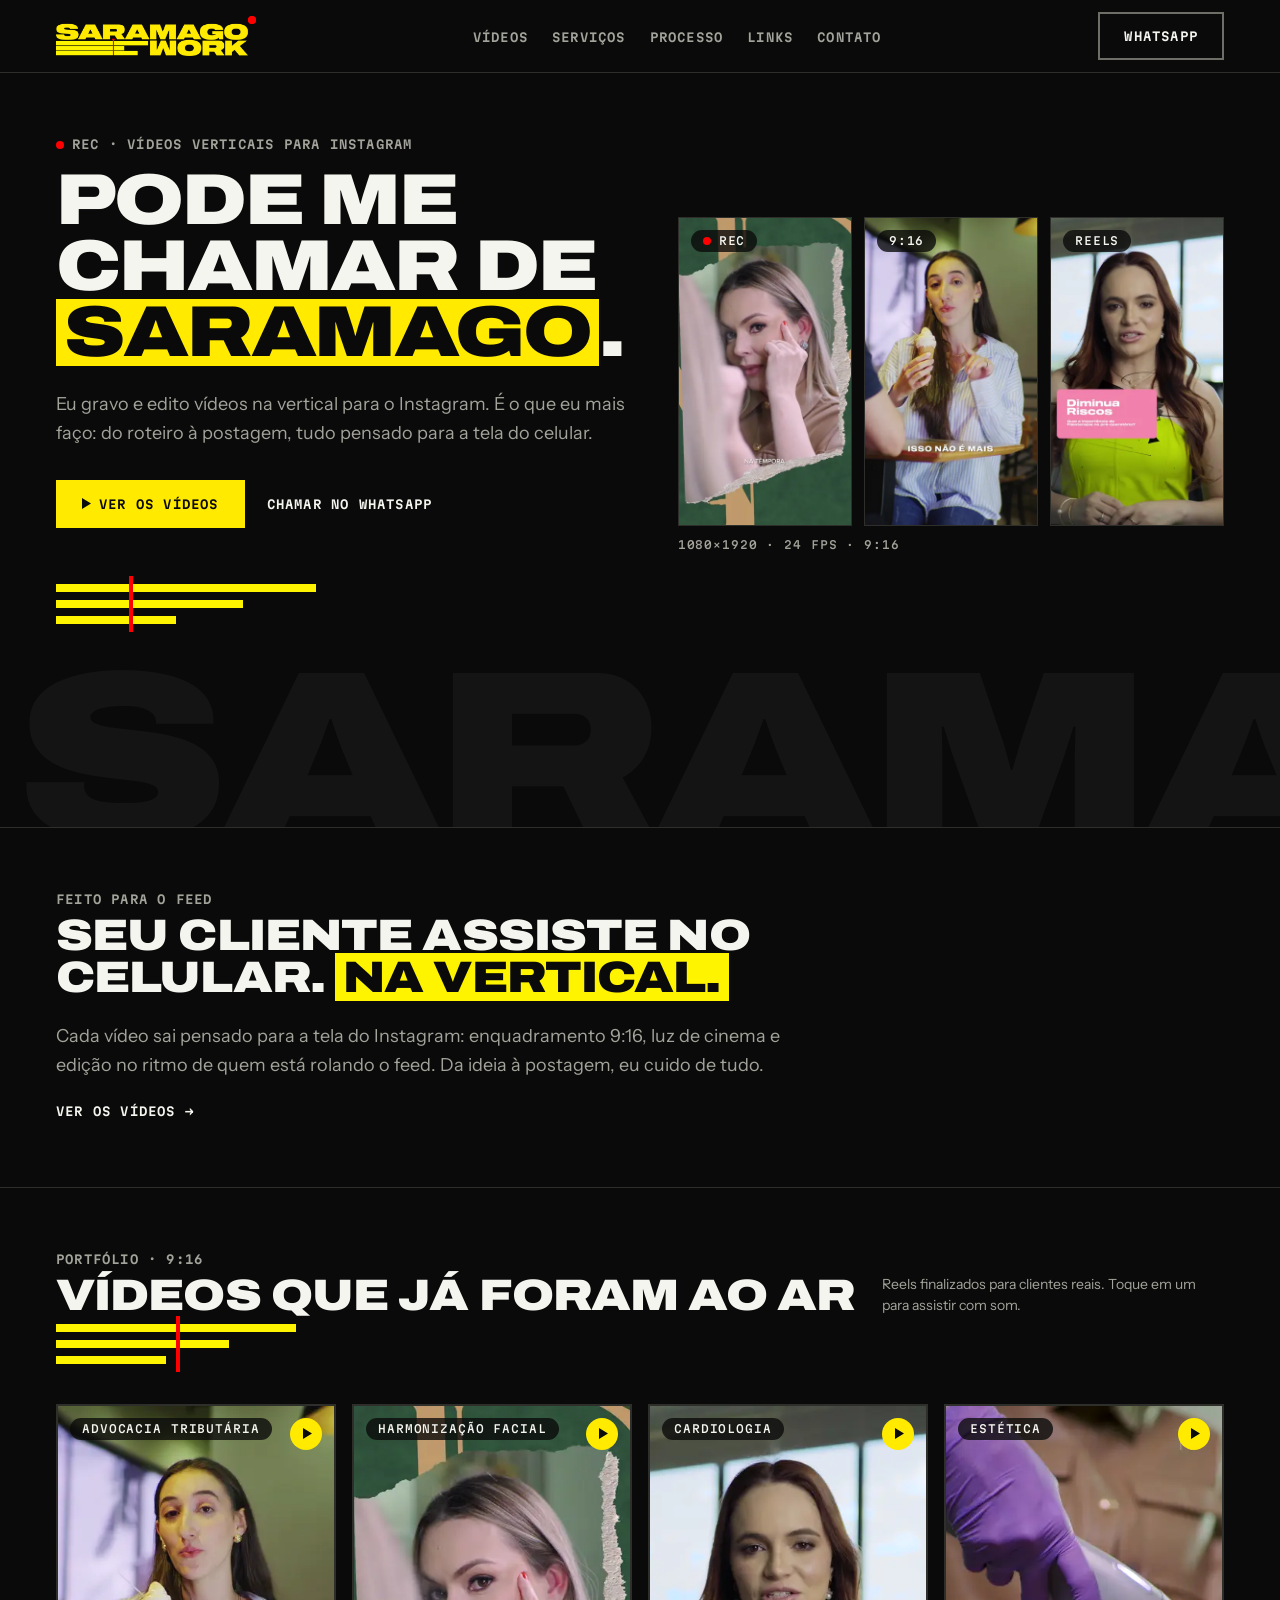
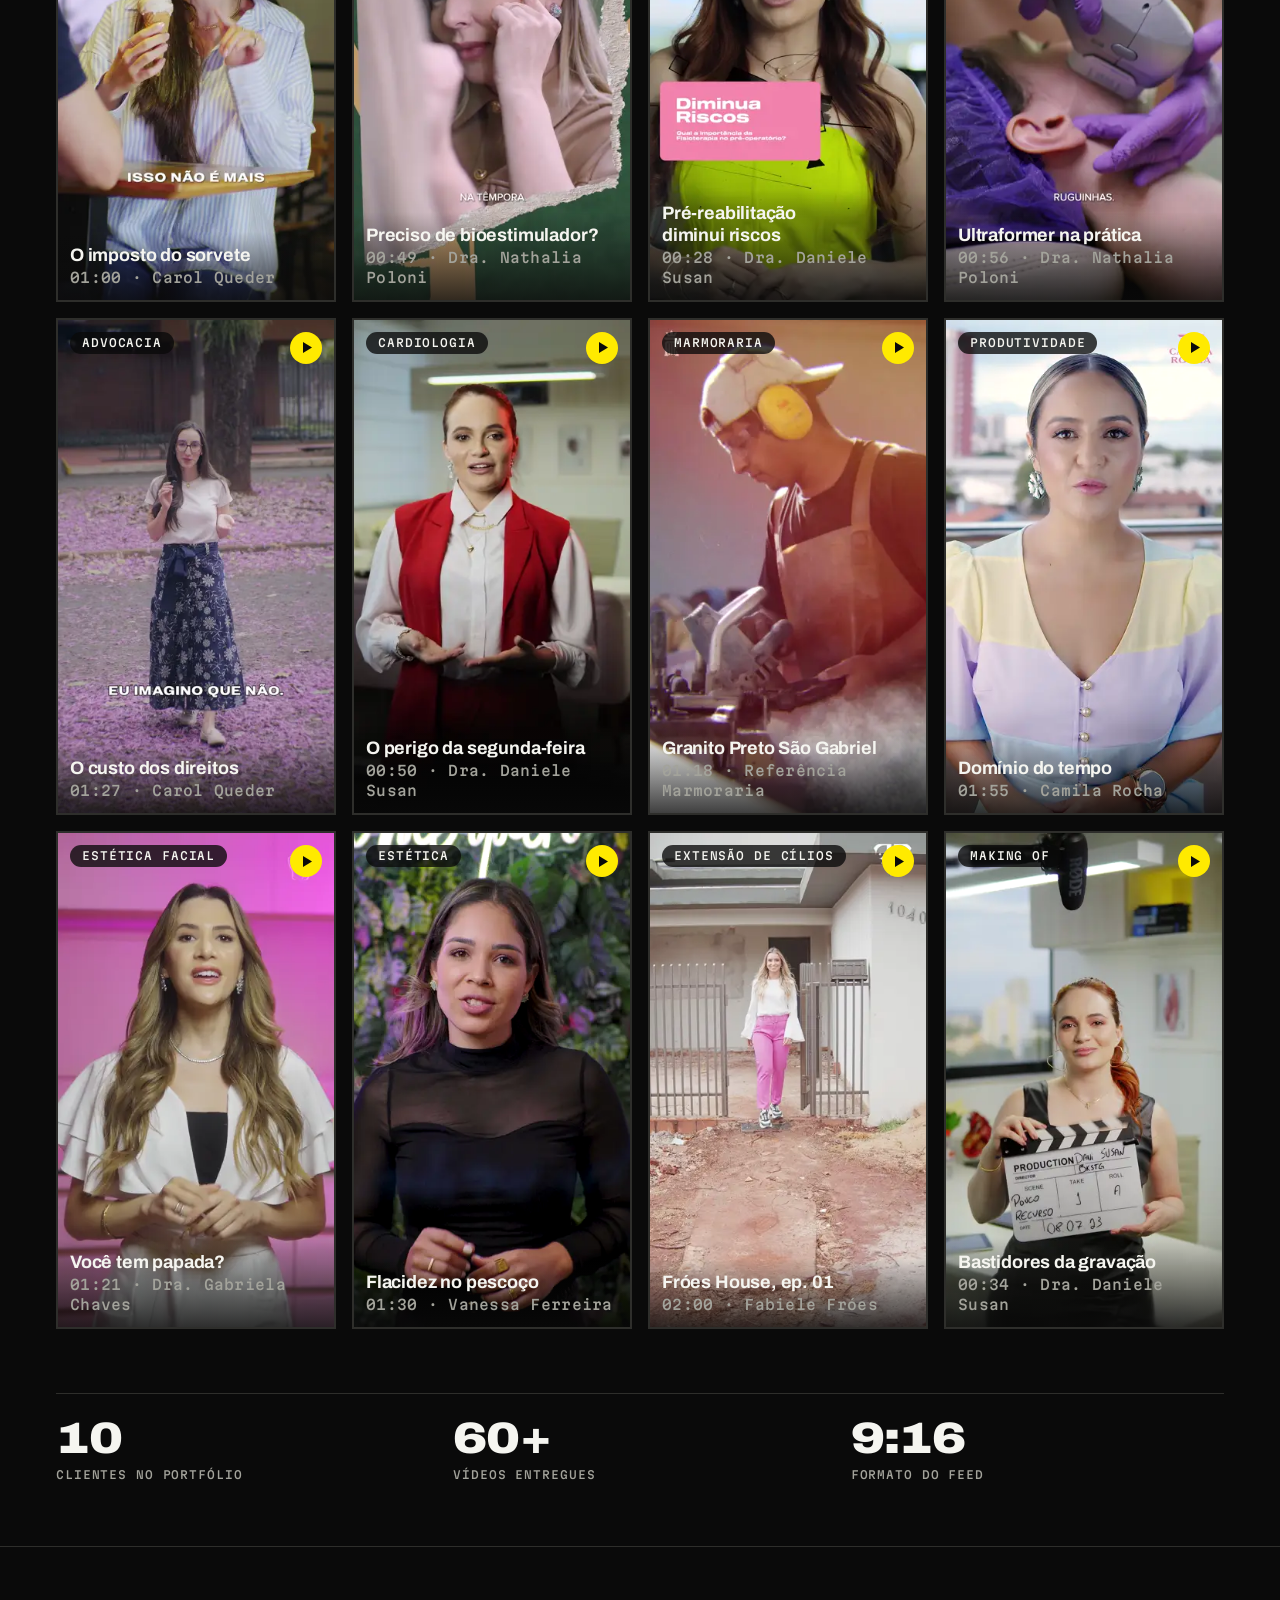
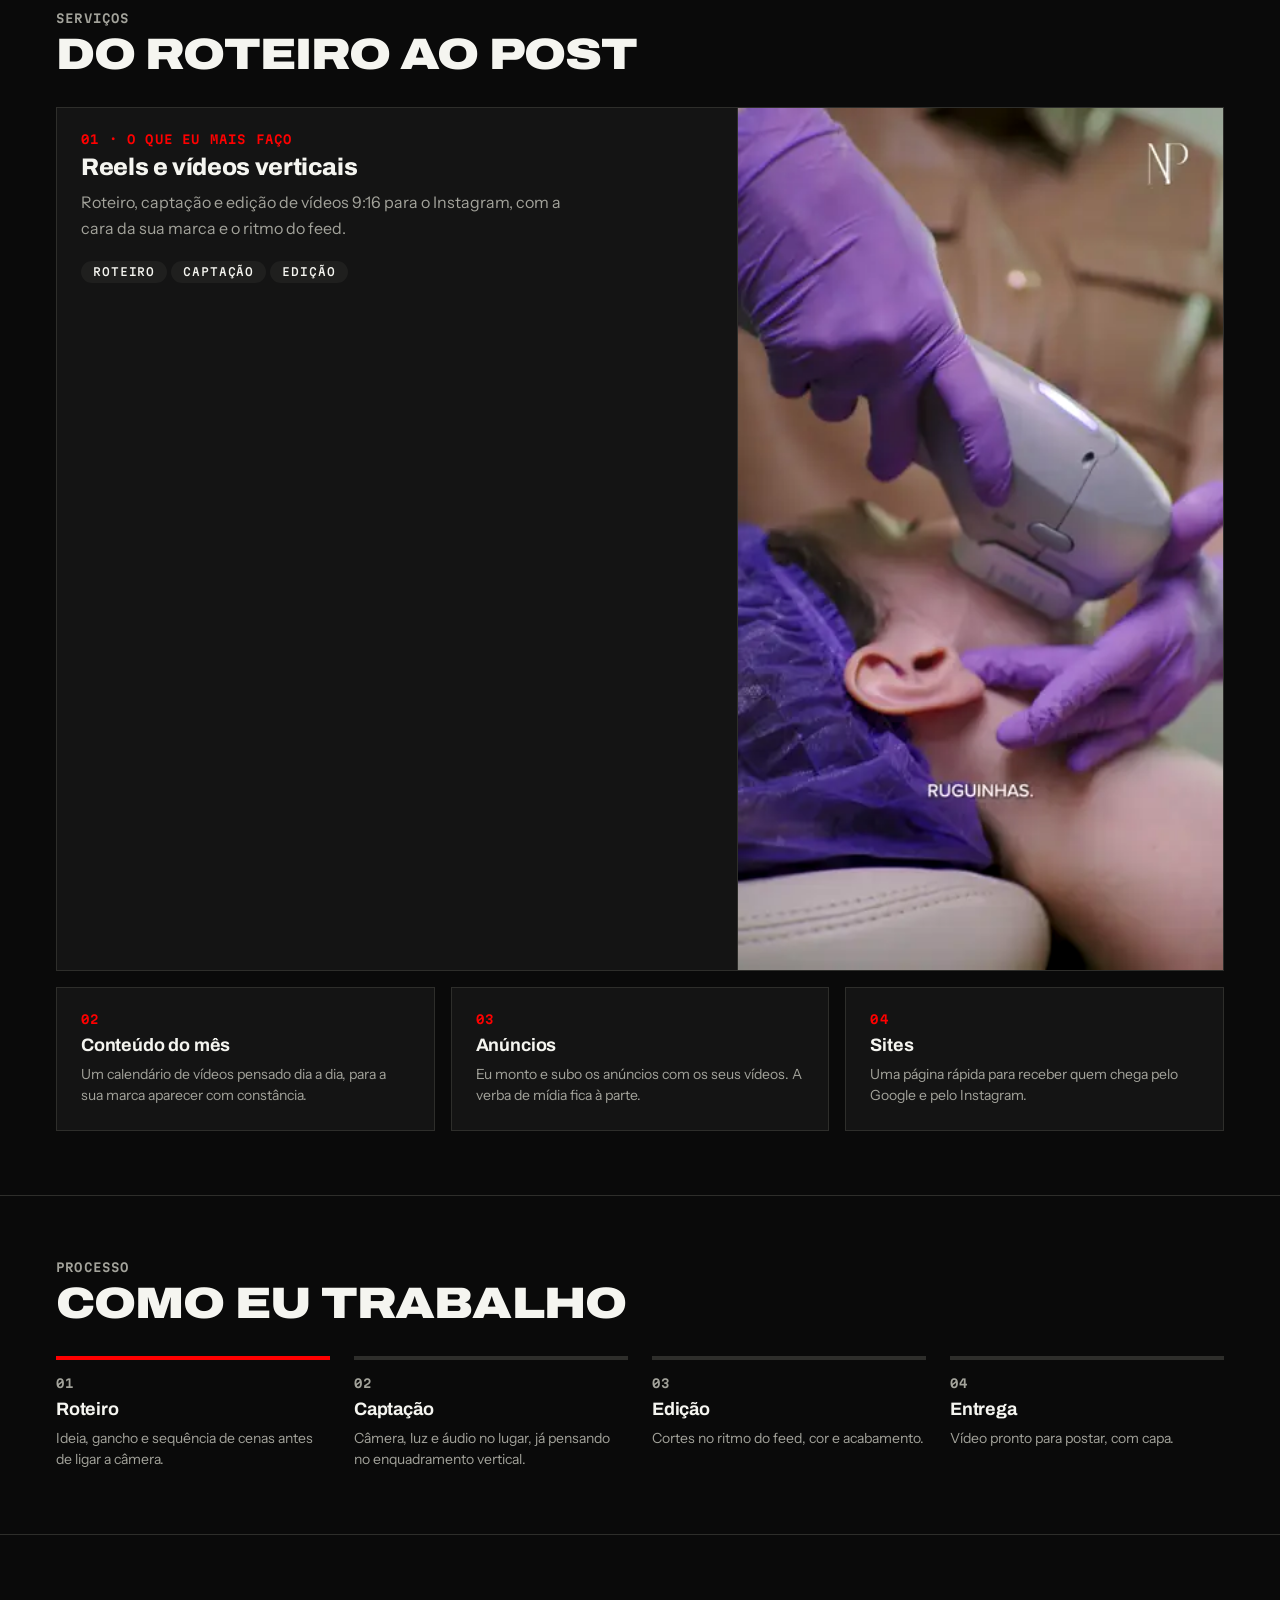
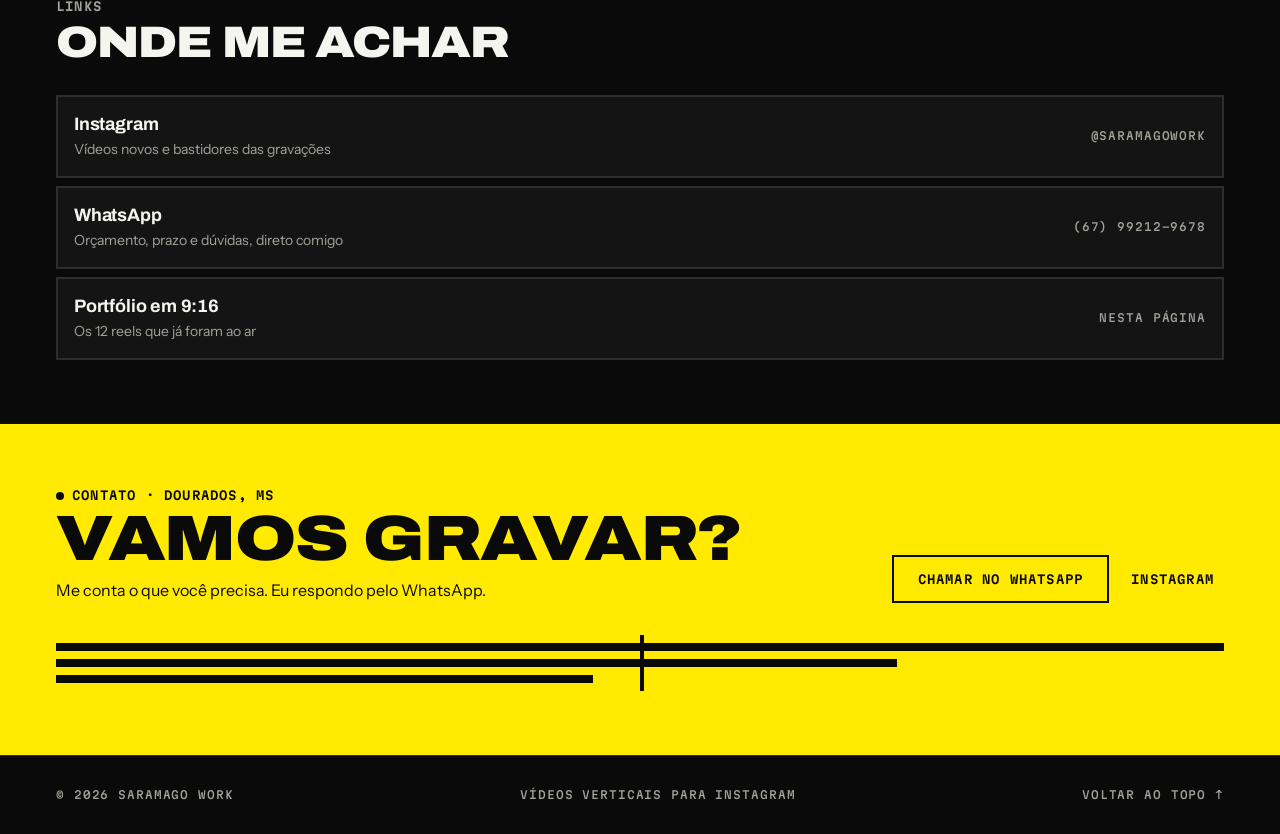
==== commit 0d20a914: "Movimento da marca no site Tokens --motion-* e --ease-* em tokens.css, vindos do componente LogoMoti" ====
--- a/index.html
+++ b/index.html
@@ -23,6 +23,7 @@
   <div class="wrap nav__inner">
     <a class="nav__brand" href="#topo" aria-label="Saramago Work, topo da página">
       <img src="design/assets/saramago-work-lockup-amarelo.png" width="720" height="146" alt="Saramago Work">
+      <span class="nav__ponto" aria-hidden="true"></span>
     </a>
     <nav aria-label="Seções">
       <ul class="nav__links">
@@ -348,7 +349,6 @@
       <video class="lightbox__video" playsinline preload="metadata"
              controlslist="nodownload noplaybackrate noremoteplayback"
              disablepictureinpicture disableremoteplayback></video>
-      <img class="player__marca" src="design/assets/saramago-work-lockup-amarelo.png" width="720" height="146" alt="" aria-hidden="true" draggable="false">
       <button class="player__tap" type="button" data-play aria-label="Tocar ou pausar o vídeo"></button>
       <div class="player__bar">
         <button class="player__btn" type="button" data-play aria-label="Tocar ou pausar o vídeo">
@@ -387,6 +387,71 @@
   document.querySelectorAll("[data-year]").forEach((el) => { el.textContent = new Date().getFullYear(); });
 
   const reduceMotion = window.matchMedia("(prefers-reduced-motion: reduce)");
+
+  // Movimento, na mesma linguagem do componente LogoMotion: revelar por varredura.
+  // Os blocos só ficam escondidos depois que este script assume: sem JS, a página já está pronta.
+  // Movimento, na linguagem do componente LogoMotion: revelar por varredura, pontuar com
+  // o vermelho. Os valores são os mesmos tokens --motion-* e --ease-* de tokens.css.
+  //
+  // Tudo é animado por cima do estado final, com fill "none": o CSS já deixa a página
+  // pronta, então nada some se o script falhar, se a aba estiver em segundo plano ou se
+  // a pessoa pedir menos movimento. Animação aqui é acréscimo, nunca condição.
+  const MOVIMENTO = {
+    varredura: 520,
+    pop: 260,
+    easeVarredura: "cubic-bezier(0.16, 1, 0.3, 1)",
+    easePop: "cubic-bezier(0.34, 1.56, 0.64, 1)"
+  };
+  const podeAnimar = !reduceMotion.matches && typeof Element.prototype.animate === "function";
+
+  function entrarMarca() {
+    const logo = document.querySelector(".nav__brand img");
+    const ponto = document.querySelector(".nav__ponto");
+    if (logo) {
+      logo.animate(
+        [{ clipPath: "inset(0 100% 0 0)" }, { clipPath: "inset(0 0 0 0)" }],
+        { duration: MOVIMENTO.varredura, easing: MOVIMENTO.easeVarredura, fill: "none" }
+      );
+    }
+    if (ponto) {
+      ponto.animate(
+        [{ transform: "scale(0)" }, { transform: "scale(1.15)" }, { transform: "scale(1)" }],
+        { duration: MOVIMENTO.pop, delay: MOVIMENTO.varredura - 60, easing: MOVIMENTO.easePop, fill: "none" }
+      );
+    }
+  }
+
+  // As barras do motivo crescem da esquerda, uma atrás da outra, como o logotipo escalona.
+  function entrarBarras(barrule) {
+    const barras = barrule.querySelectorAll("span");
+    barras.forEach((barra, i) => {
+      barra.animate(
+        [{ transform: "scaleX(0)" }, { transform: "scaleX(1)" }],
+        {
+          duration: MOVIMENTO.varredura,
+          delay: i * 80,
+          easing: MOVIMENTO.easeVarredura,
+          fill: "none",
+          composite: "replace"
+        }
+      );
+      barra.style.transformOrigin = "left center";
+    });
+  }
+
+  if (podeAnimar) {
+    entrarMarca();
+    if ("IntersectionObserver" in window) {
+      const observador = new IntersectionObserver((entries) => {
+        for (const entrada of entries) {
+          if (!entrada.isIntersecting) continue;
+          entrarBarras(entrada.target);
+          observador.unobserve(entrada.target);
+        }
+      }, { threshold: 0.3 });
+      document.querySelectorAll(".barrule").forEach((el) => observador.observe(el));
+    }
+  }
 
   // O caminho dos arquivos fica aqui, e não no HTML: quem ler a página não encontra a lista.
   // Isso só dificulta — qualquer pessoa ainda vê o endereço na aba de rede do navegador.
--- a/design/tokens.css
+++ b/design/tokens.css
@@ -50,6 +50,14 @@
   --stroke-bold: 2px;
   --stroke-mark: 4px;
   --stroke-slab: 8px;
+
+  /* Movimento — sai do componente LogoMotion: revelar por varredura, pontuar com o vermelho.
+     Em React os mesmos valores vêm de SaramagoWork.MOVIMENTO. */
+  --motion-wipe: 520ms;
+  --motion-pop: 260ms;
+  --motion-fast: 140ms;
+  --ease-wipe: cubic-bezier(0.16, 1, 0.3, 1);
+  --ease-pop: cubic-bezier(0.34, 1.56, 0.64, 1);
 }
 
 @media (prefers-color-scheme: light) {
--- a/css/site.css
+++ b/css/site.css
@@ -101,10 +101,36 @@
   line-height: 0;
 }
 
+.nav__brand {
+  position: relative;
+}
+
 .nav__brand img {
   width: 200px;
   max-width: 100%;
   height: auto;
+}
+
+/* ---------- Movimento ----------
+   Deriva do componente LogoMotion: revelar por varredura, pontuar com o vermelho.
+
+   Regra que vale para todo o site: nada aqui esconde conteúdo. O estado final é o CSS,
+   e o movimento é aplicado por cima pelo script, com fill none. Se o script não rodar,
+   se a aba estiver em segundo plano ou se a pessoa pedir menos movimento, a página
+   simplesmente aparece pronta — nunca recortada no meio de uma animação. */
+
+/* O ponto cobre o ponto do arquivo: mesma cor, mesmo tamanho, mesma posição medida no
+   PNG (centro em 98% da largura, 29 px de 720). Fica visível por padrão. */
+.nav__ponto {
+  position: absolute;
+  left: 95.98%;
+  top: 0;
+  width: 4.03%;
+  aspect-ratio: 1 / 1;
+  border-radius: var(--radius-pill);
+  background: var(--brand-red);
+  transform-origin: center;
+  pointer-events: none;
 }
 
 .nav__links {
@@ -878,29 +904,9 @@
   -webkit-user-drag: none;
 }
 
-/* Marca d'água: o lockup como está, só menor e mais apagado — o sistema não admite
-   sombra nem contorno no logotipo, então a legibilidade vem da opacidade.
-   Fica no alto à direita, longe das legendas queimadas no vídeo e da barra. */
-.player__marca {
-  position: absolute;
-  /* Centrada e logo acima da barra de controles, que ocupa os 56px de baixo. */
-  bottom: calc(56px + var(--space-3));
-  left: 50%;
-  transform: translateX(-50%);
-  z-index: 2;
-  width: 92px;
-  height: auto;
-  /* O PNG transparente, sem nada atrás: em cena clara ele fica mais apagado,
-     que é o preço de não pôr box nem sombra no logotipo. */
-  opacity: 0.7;
-  pointer-events: none;
-  user-select: none;
-  -webkit-user-drag: none;
-}
-
-@media (max-width: 480px) {
-  .player__marca { width: 72px; }
-}
+/* A marca d'água não é mais desenhada aqui: ela está queimada dentro dos arquivos,
+   a 26% da altura, o que vale também para quem baixar o vídeo. Duas marcas, uma do
+   CSS e outra do arquivo, apareceriam em alturas diferentes. */
 
 .player__tap {
   position: absolute;
